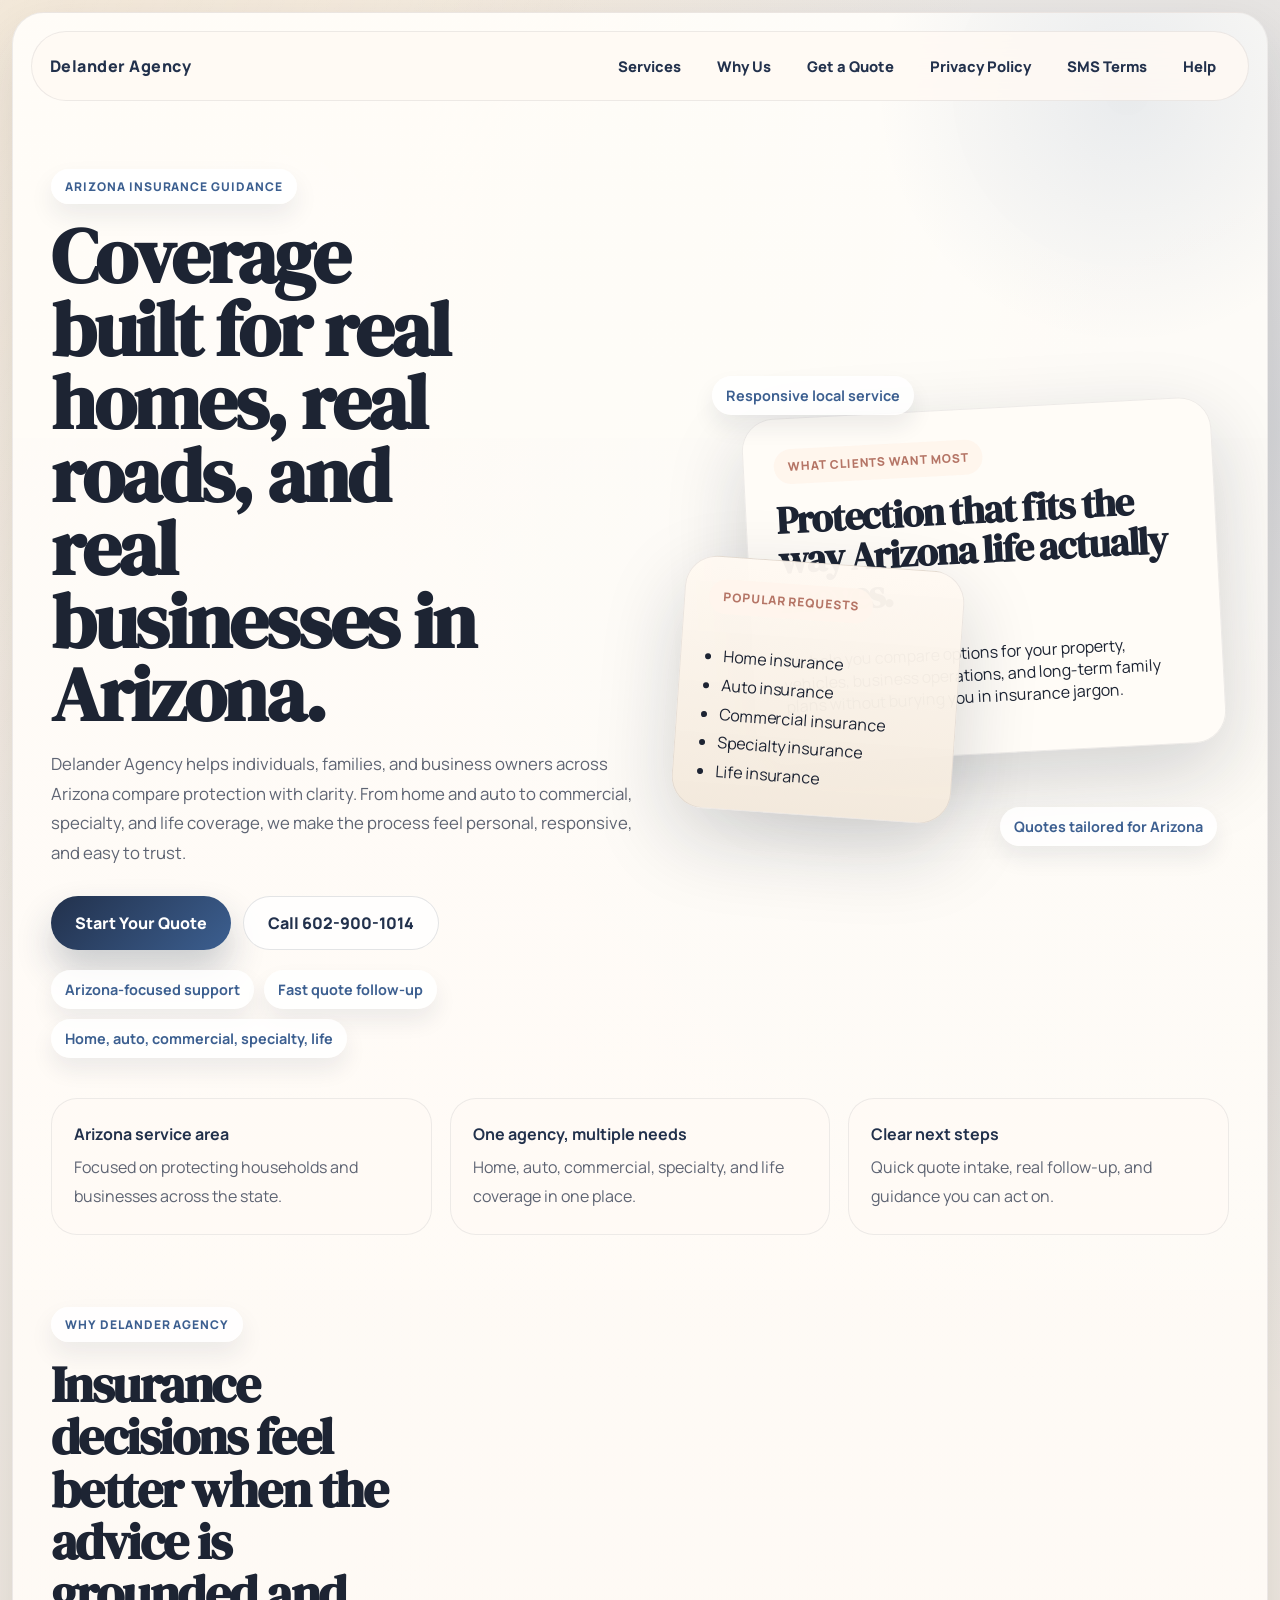
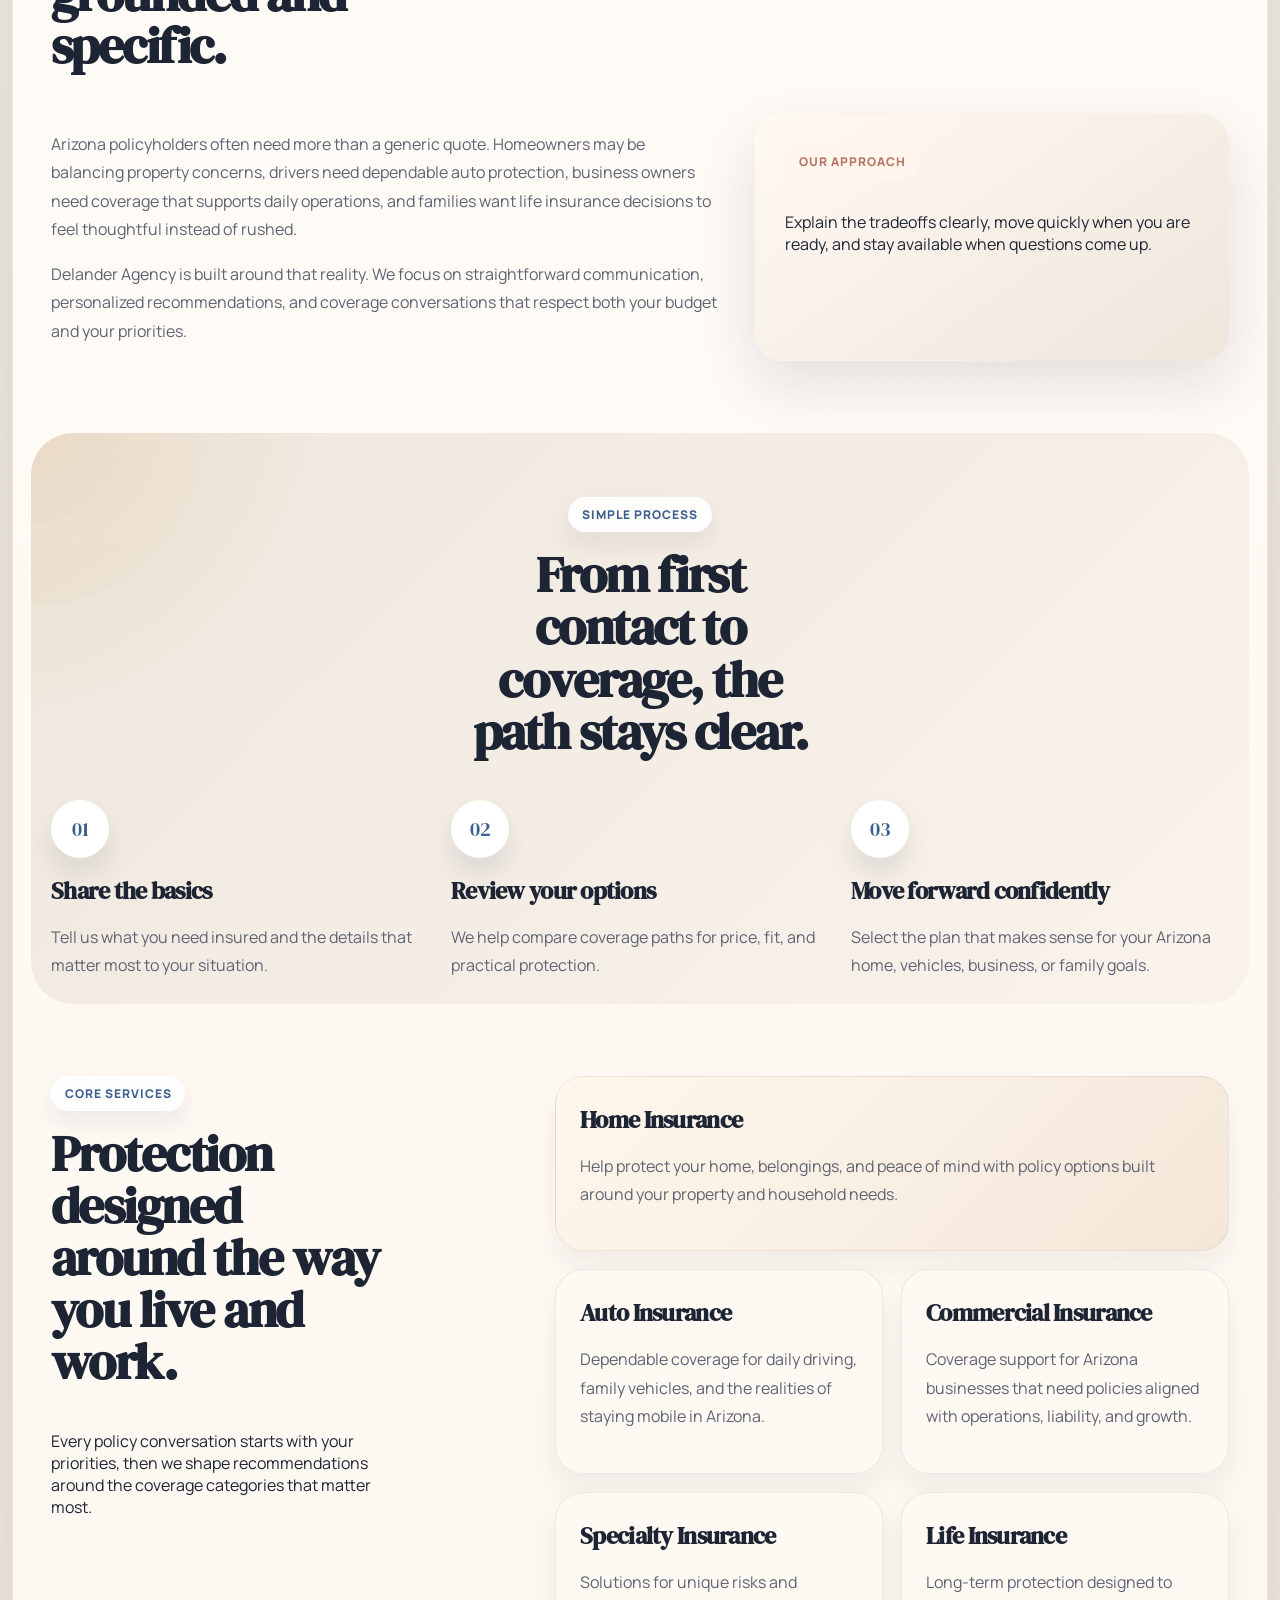
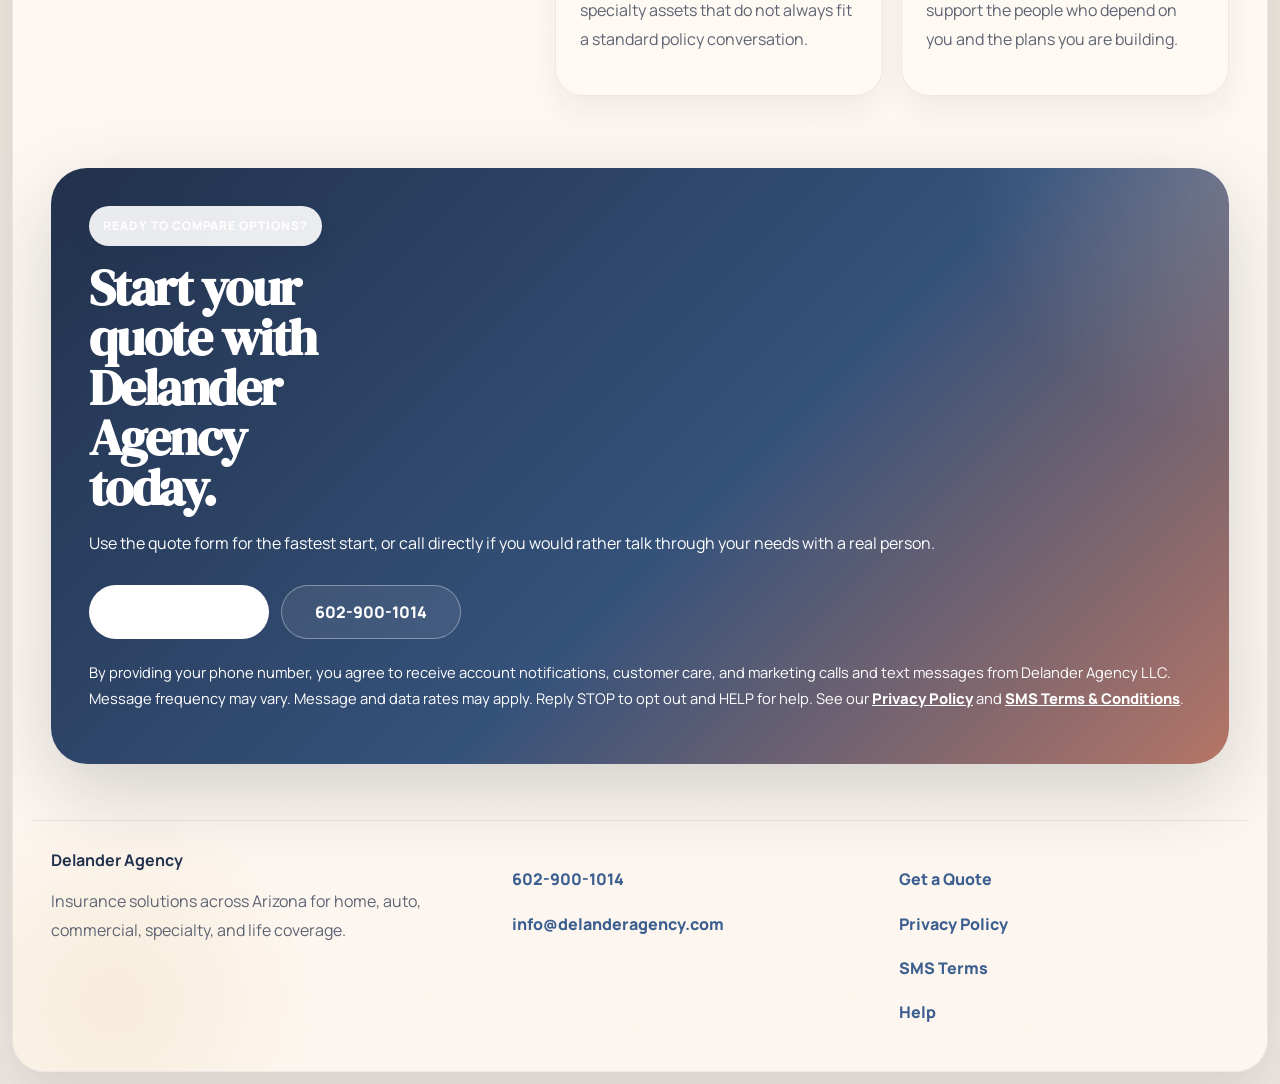
==== index.html @ 506a194b "Add files via upload" ====
<!DOCTYPE html>
<html lang="en">
<head>
  <meta charset="UTF-8" />
  <meta name="viewport" content="width=device-width, initial-scale=1.0" />
  <title>Delander Agency | Insurance Solutions Across Arizona</title>
  <meta
    name="description"
    content="Delander Agency helps Arizona families and businesses protect what matters with home, auto, commercial, specialty, and life insurance guidance."
  />
  <link rel="preconnect" href="https://fonts.googleapis.com" />
  <link rel="preconnect" href="https://fonts.gstatic.com" crossorigin />
  <link href="https://fonts.googleapis.com/css2?family=DM+Serif+Display:ital@0;1&family=Manrope:wght@400;500;700;800&display=swap" rel="stylesheet" />
  <link rel="stylesheet" href="styles.css" />
</head>
<body>
  <div class="page-shell">
    <nav class="site-nav" aria-label="Primary">
      <a href="index.html" class="brand-mark">Delander Agency</a>
      <div class="nav-links">
        <a href="#services">Services</a>
        <a href="#why-us">Why Us</a>
        <a href="quote.html">Get a Quote</a>
        <a href="privacy-policy.html">Privacy Policy</a>
        <a href="sms-terms.html">SMS Terms</a>
        <a href="help.html">Help</a>
      </div>
    </nav>

    <main>
      <section class="hero-section">
        <div class="hero-copy">
          <p class="eyebrow">Arizona insurance guidance</p>
          <h1>Coverage built for real homes, real roads, and real businesses in Arizona.</h1>
          <p class="hero-text">
            Delander Agency helps individuals, families, and business owners across Arizona compare protection with
            clarity. From home and auto to commercial, specialty, and life coverage, we make the process feel
            personal, responsive, and easy to trust.
          </p>
          <div class="hero-actions">
            <a class="btn btn-solid" href="quote.html">Start Your Quote</a>
            <a class="btn btn-outline" href="tel:6029001014">Call 602-900-1014</a>
          </div>
          <div class="hero-tags" aria-label="Key agency benefits">
            <span>Arizona-focused support</span>
            <span>Fast quote follow-up</span>
            <span>Home, auto, commercial, specialty, life</span>
          </div>
        </div>

        <div class="hero-panel" aria-label="Agency highlights">
          <article class="floating-card card-primary">
            <p class="card-label">What clients want most</p>
            <h2>Protection that fits the way Arizona life actually moves.</h2>
            <p>
              We help you compare options for your property, vehicles, business operations, and long-term family plans
              without burying you in insurance jargon.
            </p>
          </article>

          <article class="floating-card card-secondary">
            <p class="card-label">Popular requests</p>
            <ul>
              <li>Home insurance</li>
              <li>Auto insurance</li>
              <li>Commercial insurance</li>
              <li>Specialty insurance</li>
              <li>Life insurance</li>
            </ul>
          </article>

          <div class="mini-pill pill-top">Responsive local service</div>
          <div class="mini-pill pill-bottom">Quotes tailored for Arizona</div>
        </div>
      </section>

      <section class="metrics-strip" aria-label="Agency value">
        <div>
          <strong>Arizona service area</strong>
          <span>Focused on protecting households and businesses across the state.</span>
        </div>
        <div>
          <strong>One agency, multiple needs</strong>
          <span>Home, auto, commercial, specialty, and life coverage in one place.</span>
        </div>
        <div>
          <strong>Clear next steps</strong>
          <span>Quick quote intake, real follow-up, and guidance you can act on.</span>
        </div>
      </section>

      <section id="why-us" class="story-section">
        <div class="section-head">
          <p class="eyebrow">Why Delander Agency</p>
          <h2>Insurance decisions feel better when the advice is grounded and specific.</h2>
        </div>
        <div class="story-grid">
          <div class="story-copy">
            <p>
              Arizona policyholders often need more than a generic quote. Homeowners may be balancing property concerns,
              drivers need dependable auto protection, business owners need coverage that supports daily operations, and
              families want life insurance decisions to feel thoughtful instead of rushed.
            </p>
            <p>
              Delander Agency is built around that reality. We focus on straightforward communication, personalized
              recommendations, and coverage conversations that respect both your budget and your priorities.
            </p>
          </div>
          <aside class="promise-card">
            <p class="card-label">Our approach</p>
            <p>
              Explain the tradeoffs clearly, move quickly when you are ready, and stay available when questions come up.
            </p>
          </aside>
        </div>
      </section>

      <section class="process-section" aria-label="How quoting works">
        <div class="section-head centered">
          <p class="eyebrow">Simple process</p>
          <h2>From first contact to coverage, the path stays clear.</h2>
        </div>
        <div class="process-grid">
          <article class="process-step">
            <span class="step-id">01</span>
            <h3>Share the basics</h3>
            <p>Tell us what you need insured and the details that matter most to your situation.</p>
          </article>
          <article class="process-step">
            <span class="step-id">02</span>
            <h3>Review your options</h3>
            <p>We help compare coverage paths for price, fit, and practical protection.</p>
          </article>
          <article class="process-step">
            <span class="step-id">03</span>
            <h3>Move forward confidently</h3>
            <p>Select the plan that makes sense for your Arizona home, vehicles, business, or family goals.</p>
          </article>
        </div>
      </section>

      <section id="services" class="services-section">
        <div class="section-head services-head">
          <p class="eyebrow">Core services</p>
          <h2>Protection designed around the way you live and work.</h2>
          <p>
            Every policy conversation starts with your priorities, then we shape recommendations around the coverage
            categories that matter most.
          </p>
        </div>
        <div class="services-grid">
          <article class="service-card feature-card">
            <h3>Home Insurance</h3>
            <p>
              Help protect your home, belongings, and peace of mind with policy options built around your property and
              household needs.
            </p>
          </article>
          <article class="service-card">
            <h3>Auto Insurance</h3>
            <p>
              Dependable coverage for daily driving, family vehicles, and the realities of staying mobile in Arizona.
            </p>
          </article>
          <article class="service-card">
            <h3>Commercial Insurance</h3>
            <p>
              Coverage support for Arizona businesses that need policies aligned with operations, liability, and growth.
            </p>
          </article>
          <article class="service-card">
            <h3>Specialty Insurance</h3>
            <p>
              Solutions for unique risks and specialty assets that do not always fit a standard policy conversation.
            </p>
          </article>
          <article class="service-card">
            <h3>Life Insurance</h3>
            <p>
              Long-term protection designed to support the people who depend on you and the plans you are building.
            </p>
          </article>
        </div>
      </section>

      <section class="cta-section">
        <div class="cta-copy">
          <p class="eyebrow">Ready to compare options?</p>
          <h2>Start your quote with Delander Agency today.</h2>
          <p>
            Use the quote form for the fastest start, or call directly if you would rather talk through your needs with
            a real person.
          </p>
        </div>
        <div class="hero-actions">
          <a class="btn btn-light" href="quote.html">Get a Quote</a>
          <a class="btn btn-ghost" href="tel:6029001014">602-900-1014</a>
        </div>
        <p class="consent-note">
          By providing your phone number, you agree to receive account notifications, customer care, and marketing calls
          and text messages from Delander Agency LLC. Message frequency may vary. Message and data rates may apply.
          Reply STOP to opt out and HELP for help. See our <a href="privacy-policy.html">Privacy Policy</a> and
          <a href="sms-terms.html">SMS Terms &amp; Conditions</a>.
        </p>
      </section>
    </main>

    <footer class="site-footer">
      <div>
        <strong>Delander Agency</strong>
        <p>Insurance solutions across Arizona for home, auto, commercial, specialty, and life coverage.</p>
      </div>
      <div>
        <p><a href="tel:6029001014">602-900-1014</a></p>
        <p><a href="mailto:info@delanderagency.com">info@delanderagency.com</a></p>
      </div>
      <div>
        <p><a href="quote.html">Get a Quote</a></p>
        <p><a href="privacy-policy.html">Privacy Policy</a></p>
        <p><a href="sms-terms.html">SMS Terms</a></p>
        <p><a href="help.html">Help</a></p>
      </div>
    </footer>
  </div>
</body>
</html>
---- styles.css ----
@import url('https://fonts.googleapis.com/css2?family=DM+Serif+Display:ital@0;1&family=Manrope:wght@400;500;700;800&display=swap');

:root {
  --bg: #f4efe8;
  --paper: rgba(255, 252, 247, 0.92);
  --surface: #fffaf4;
  --line: rgba(53, 57, 80, 0.12);
  --text: #1d2433;
  --muted: #5e6473;
  --navy: #22314c;
  --blue: #3c5f90;
  --gold: #d2a35c;
  --rose: #b57566;
  --white: #ffffff;
  --shadow-soft: 0 24px 60px rgba(22, 31, 49, 0.12);
  --shadow-strong: 0 28px 80px rgba(19, 28, 46, 0.18);
}

* { box-sizing: border-box; }
html { scroll-behavior: smooth; }

body {
  margin: 0;
  color: var(--text);
  font-family: 'Manrope', sans-serif;
  background:
    radial-gradient(circle at 0% 0%, rgba(210, 163, 92, 0.18), transparent 22%),
    radial-gradient(circle at 100% 10%, rgba(60, 95, 144, 0.16), transparent 24%),
    linear-gradient(180deg, #f8f2eb 0%, #eee7de 46%, #efe8e1 100%);
}

body::before {
  content: '';
  position: fixed;
  inset: 0;
  pointer-events: none;
  background:
    linear-gradient(115deg, rgba(255, 255, 255, 0.2), transparent 35%),
    radial-gradient(circle at 20% 30%, rgba(255, 255, 255, 0.24), transparent 18%);
}

.page-shell {
  width: min(1320px, calc(100% - 24px));
  min-height: calc(100vh - 24px);
  margin: 12px auto;
  padding: 18px;
  border: 1px solid rgba(29, 36, 51, 0.08);
  border-radius: 32px;
  background: linear-gradient(180deg, rgba(255, 253, 249, 0.94), rgba(253, 247, 240, 0.96));
  box-shadow: var(--shadow-soft);
  position: relative;
  overflow: hidden;
}

.page-shell::before,
.page-shell::after {
  content: '';
  position: absolute;
  border-radius: 50%;
  pointer-events: none;
}

.page-shell::before {
  width: 520px;
  height: 520px;
  top: -180px;
  right: -120px;
  background: radial-gradient(circle, rgba(60, 95, 144, 0.11), transparent 68%);
}

.page-shell::after {
  width: 420px;
  height: 420px;
  bottom: -140px;
  left: -110px;
  background: radial-gradient(circle, rgba(210, 163, 92, 0.14), transparent 68%);
}

.site-nav,
.hero-section,
.metrics-strip,
.story-section,
.process-section,
.services-section,
.cta-section,
.quote-header,
.quote-section,
.policy-layout,
.site-footer {
  position: relative;
  z-index: 1;
}

.site-nav {
  display: flex;
  align-items: center;
  justify-content: space-between;
  gap: 18px;
  padding: 14px 18px;
  border-radius: 999px;
  background: rgba(255, 250, 244, 0.84);
  border: 1px solid rgba(29, 36, 51, 0.08);
  backdrop-filter: blur(18px);
}

.brand-mark,
.nav-links a {
  text-decoration: none;
  color: var(--navy);
  font-weight: 800;
}

.brand-mark { letter-spacing: 0.03em; }

.nav-links {
  display: flex;
  flex-wrap: wrap;
  justify-content: flex-end;
  gap: 8px;
}

.nav-links a {
  padding: 10px 14px;
  border-radius: 999px;
  font-size: 0.92rem;
}

.nav-links a:hover,
.nav-links a.active {
  background: var(--white);
  box-shadow: 0 12px 24px rgba(26, 36, 59, 0.08);
}

.hero-section {
  display: grid;
  grid-template-columns: minmax(0, 1.02fr) minmax(320px, 0.98fr);
  gap: 38px;
  padding: 68px 20px 34px;
  align-items: center;
}

.eyebrow,
.card-label {
  display: inline-flex;
  margin: 0 0 16px;
  padding: 9px 14px;
  border-radius: 999px;
  text-transform: uppercase;
  letter-spacing: 0.08em;
  font-size: 0.75rem;
  font-weight: 800;
}

.eyebrow {
  color: var(--blue);
  background: rgba(255, 255, 255, 0.9);
  box-shadow: 0 12px 24px rgba(26, 36, 59, 0.08);
}

.card-label {
  color: var(--rose);
  background: rgba(255, 246, 237, 0.92);
}

h1,
h2,
h3 {
  margin-top: 0;
  font-family: 'DM Serif Display', serif;
  letter-spacing: -0.03em;
}

.hero-section h1 {
  max-width: 11ch;
  margin-bottom: 0;
  font-size: clamp(3rem, 6vw, 5.4rem);
  line-height: 0.95;
}

.hero-text,
.story-copy p,
.service-card p,
.process-step p,
.quote-copy,
.quote-intro,
.support-copy,
.fine-print,
.policy-layout p,
.site-footer p,
.metrics-strip span,
.cta-copy p,
.consent-note {
  color: var(--muted);
  line-height: 1.78;
}

.hero-text {
  max-width: 620px;
  margin-top: 18px;
  font-size: 1.05rem;
}

.hero-actions {
  display: flex;
  flex-wrap: wrap;
  gap: 12px;
  margin-top: 28px;
}

.btn {
  display: inline-flex;
  align-items: center;
  justify-content: center;
  min-width: 180px;
  padding: 15px 24px;
  border-radius: 999px;
  text-decoration: none;
  font-weight: 800;
  transition: transform 0.2s ease, box-shadow 0.2s ease;
}

.btn:hover { transform: translateY(-2px); }

.btn-solid {
  color: var(--white);
  background: linear-gradient(135deg, var(--navy), var(--blue));
  box-shadow: 0 20px 36px rgba(34, 49, 76, 0.24);
}

.btn-outline {
  color: var(--navy);
  background: rgba(255, 255, 255, 0.82);
  border: 1px solid rgba(29, 36, 51, 0.12);
}

.btn-light {
  color: var(--navy);
  background: var(--white);
}

.btn-ghost {
  color: var(--white);
  border: 1px solid rgba(255, 255, 255, 0.36);
  background: rgba(255, 255, 255, 0.08);
}

.hero-tags {
  display: flex;
  flex-wrap: wrap;
  gap: 10px;
  margin-top: 20px;
}

.hero-tags span,
.mini-pill {
  padding: 10px 14px;
  border-radius: 999px;
  background: rgba(255, 255, 255, 0.82);
  color: var(--blue);
  font-size: 0.9rem;
  font-weight: 700;
  box-shadow: 0 12px 22px rgba(26, 36, 59, 0.08);
}

.hero-panel {
  min-height: 460px;
  position: relative;
}

.floating-card {
  position: absolute;
  border-radius: 32px;
  border: 1px solid rgba(29, 36, 51, 0.08);
  background: var(--paper);
  box-shadow: var(--shadow-strong);
}

.card-primary {
  top: 24px;
  right: 10px;
  width: min(100%, 470px);
  padding: 30px;
  transform: rotate(-3deg);
}

.card-primary h2 {
  font-size: clamp(1.8rem, 3vw, 2.7rem);
  line-height: 1.03;
}

.card-secondary {
  left: 8px;
  bottom: 28px;
  width: min(100%, 280px);
  padding: 22px 24px;
  transform: rotate(4deg);
  background: linear-gradient(180deg, rgba(255, 249, 242, 0.96), rgba(243, 233, 220, 0.98));
}

.card-secondary ul {
  margin: 12px 0 0;
  padding-left: 18px;
  color: var(--text);
  line-height: 1.8;
}

.mini-pill {
  position: absolute;
}

.pill-top { top: -8px; left: 42px; }
.pill-bottom { right: 12px; bottom: -2px; }

.metrics-strip {
  display: grid;
  grid-template-columns: repeat(3, minmax(0, 1fr));
  gap: 18px;
  padding: 0 20px;
  margin-top: 6px;
}

.metrics-strip div {
  padding: 24px 22px;
  border-radius: 26px;
  background: rgba(255, 250, 245, 0.78);
  border: 1px solid rgba(29, 36, 51, 0.08);
}

.metrics-strip strong {
  display: block;
  margin-bottom: 8px;
  color: var(--navy);
}

.story-section,
.process-section,
.services-section,
.quote-header,
.quote-section,
.policy-layout {
  padding-left: 20px;
  padding-right: 20px;
}

.story-section,
.process-section,
.services-section,
.policy-layout {
  margin-top: 72px;
}

.section-head { margin-bottom: 26px; }
.centered { text-align: center; }
.centered h2 { margin-left: auto; margin-right: auto; }

.section-head h2,
.policy-layout h1,
.quote-header h1 {
  max-width: 13ch;
  font-size: clamp(2.1rem, 4vw, 3.4rem);
  line-height: 1.02;
}

.story-grid {
  display: grid;
  grid-template-columns: minmax(0, 1.1fr) minmax(280px, 0.78fr);
  gap: 36px;
}

.promise-card {
  padding: 30px;
  border-radius: 28px;
  background: linear-gradient(145deg, rgba(255, 249, 242, 0.96), rgba(237, 228, 217, 0.92));
  box-shadow: var(--shadow-soft);
}

.process-section {
  padding-top: 64px;
  padding-bottom: 8px;
  border-radius: 42px;
  background:
    radial-gradient(circle at top left, rgba(210, 163, 92, 0.18), transparent 22%),
    linear-gradient(135deg, rgba(237, 229, 219, 0.92), rgba(248, 242, 234, 0.92));
}

.process-grid {
  display: grid;
  grid-template-columns: repeat(3, minmax(0, 1fr));
  gap: 22px;
  margin-top: 34px;
}

.step-id {
  display: inline-flex;
  width: 58px;
  height: 58px;
  align-items: center;
  justify-content: center;
  margin-bottom: 16px;
  border-radius: 50%;
  background: var(--white);
  color: var(--blue);
  font-family: 'DM Serif Display', serif;
  font-size: 1.25rem;
  box-shadow: 0 16px 26px rgba(26, 36, 59, 0.1);
}

.process-step h3,
.service-card h3 {
  margin-bottom: 10px;
  font-size: 1.5rem;
}

.services-section {
  display: grid;
  grid-template-columns: minmax(280px, 0.82fr) minmax(0, 1.18fr);
  gap: 36px;
  align-items: start;
}

.services-head p { max-width: 34ch; }

.services-grid {
  display: grid;
  grid-template-columns: repeat(2, minmax(0, 1fr));
  gap: 18px;
}

.service-card {
  padding: 26px 24px;
  border-radius: 28px;
  background: rgba(255, 250, 244, 0.86);
  border: 1px solid rgba(29, 36, 51, 0.08);
  box-shadow: 0 16px 30px rgba(26, 36, 59, 0.06);
}

.feature-card {
  grid-column: 1 / -1;
  background: linear-gradient(135deg, rgba(255, 247, 236, 0.98), rgba(243, 230, 216, 0.98));
}

.cta-section {
  margin: 72px 20px 18px;
  padding: 38px;
  border-radius: 36px;
  background:
    radial-gradient(circle at top right, rgba(255, 255, 255, 0.16), transparent 20%),
    linear-gradient(135deg, #22314c 0%, #35527a 56%, #b57566 100%);
  box-shadow: var(--shadow-strong);
}

.cta-section h2,
.cta-section p,
.cta-section a {
  color: var(--white);
}

.cta-section h2 {
  margin-bottom: 12px;
  max-width: 11ch;
  font-size: clamp(2.2rem, 4vw, 3.8rem);
  line-height: 0.98;
}

.consent-note {
  margin-top: 20px;
  font-size: 0.92rem;
  color: rgba(255, 255, 255, 0.84);
}

.consent-note a { font-weight: 800; }

.quote-header {
  padding-top: 64px;
  text-align: center;
}

.quote-header h1 {
  margin-left: auto;
  margin-right: auto;
}

.quote-copy {
  max-width: 700px;
  margin: 14px auto 0;
}

.quote-section {
  max-width: 920px;
  margin: 0 auto;
  padding-bottom: 12px;
}

.quote-intro,
.support-copy,
.fine-print {
  text-align: center;
}

.embed-frame {
  overflow: hidden;
  margin-top: 24px;
  border-radius: 28px;
  border: 1px solid rgba(29, 36, 51, 0.08);
  background: rgba(255, 252, 247, 0.92);
  box-shadow: var(--shadow-soft);
}

.embed-frame iframe {
  display: block;
  width: 100%;
  height: 1200px;
  border: 0;
}

.support-copy a,
.fine-print a,
.policy-layout a,
.site-footer a {
  color: var(--blue);
  font-weight: 800;
  text-decoration: none;
}

.support-copy a:hover,
.fine-print a:hover,
.policy-layout a:hover,
.site-footer a:hover {
  text-decoration: underline;
}

.fine-print {
  margin-top: 22px;
  font-size: 0.9rem;
}

.policy-layout {
  max-width: 960px;
  margin-left: auto;
  margin-right: auto;
  padding-bottom: 18px;
}

.policy-layout h2 {
  margin-top: 32px;
  margin-bottom: 10px;
  font-size: 1.7rem;
}

.policy-layout ul {
  padding-left: 20px;
  color: var(--muted);
  line-height: 1.8;
}

.site-footer {
  display: grid;
  grid-template-columns: 1.2fr 1fr 0.9fr;
  gap: 20px;
  margin-top: 56px;
  padding: 28px 20px 10px;
  border-top: 1px solid rgba(29, 36, 51, 0.08);
}

.site-footer strong {
  display: block;
  margin-bottom: 8px;
  color: var(--navy);
}

@media (max-width: 980px) {
  .hero-section,
  .services-section,
  .story-grid,
  .site-footer,
  .metrics-strip,
  .process-grid,
  .services-grid {
    grid-template-columns: 1fr;
  }

  .hero-panel { min-height: 400px; }
  .services-grid .feature-card { grid-column: auto; }

  .site-nav {
    flex-direction: column;
    align-items: stretch;
    border-radius: 24px;
  }

  .nav-links { justify-content: center; }
}

@media (max-width: 760px) {
  .page-shell {
    width: calc(100% - 12px);
    margin: 6px auto;
    padding: 10px;
    border-radius: 22px;
  }

  .hero-section,
  .story-section,
  .process-section,
  .services-section,
  .quote-header,
  .quote-section,
  .policy-layout,
  .site-footer {
    padding-left: 10px;
    padding-right: 10px;
  }

  .hero-section {
    padding-top: 40px;
    grid-template-columns: 1fr;
  }

  .hero-section h1 {
    max-width: none;
    font-size: clamp(2.5rem, 12vw, 4rem);
  }

  .hero-panel { min-height: 340px; }

  .card-primary,
  .card-secondary {
    position: relative;
    transform: none;
    width: 100%;
    top: auto;
    right: auto;
    left: auto;
    bottom: auto;
    margin-bottom: 16px;
  }

  .mini-pill {
    position: static;
    display: inline-flex;
    margin: 0 8px 8px 0;
  }

  .cta-section {
    margin-left: 10px;
    margin-right: 10px;
    padding: 28px 22px;
    border-radius: 28px;
  }

  .embed-frame iframe { height: 1320px; }
}
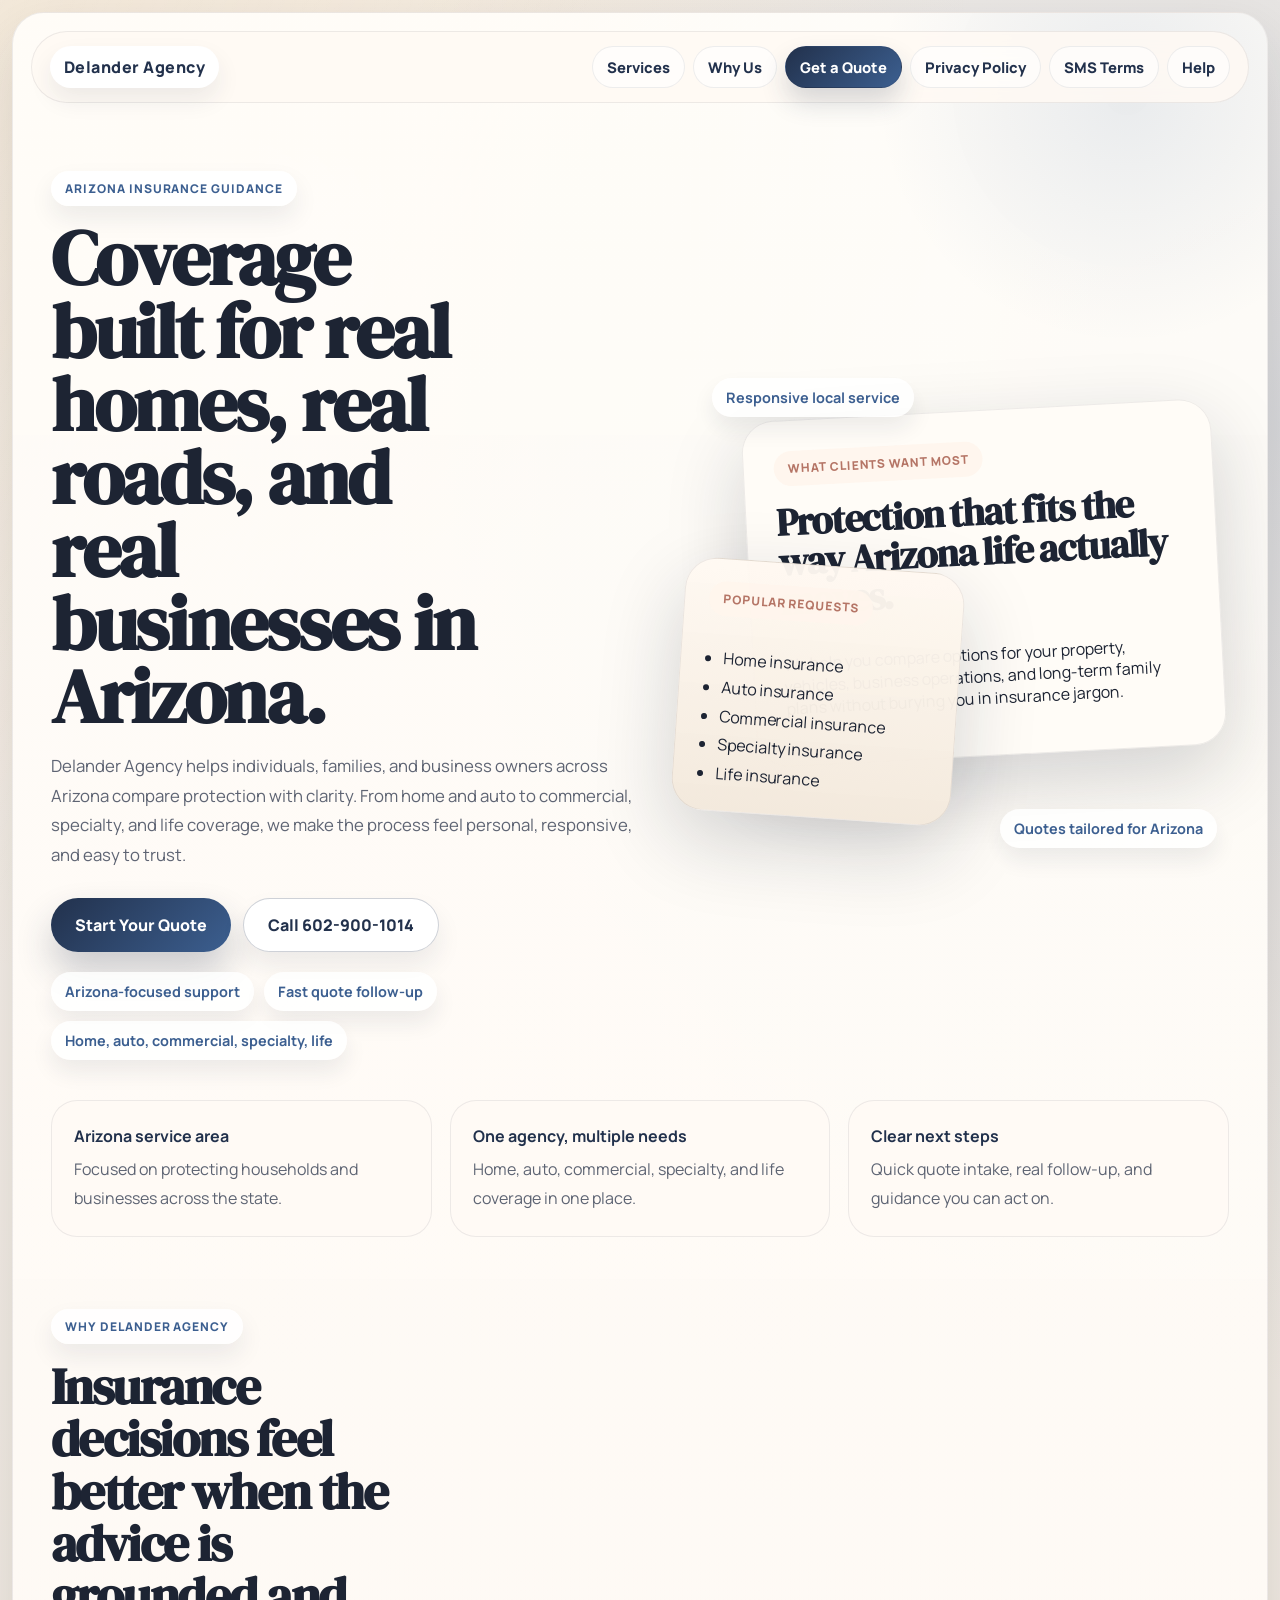
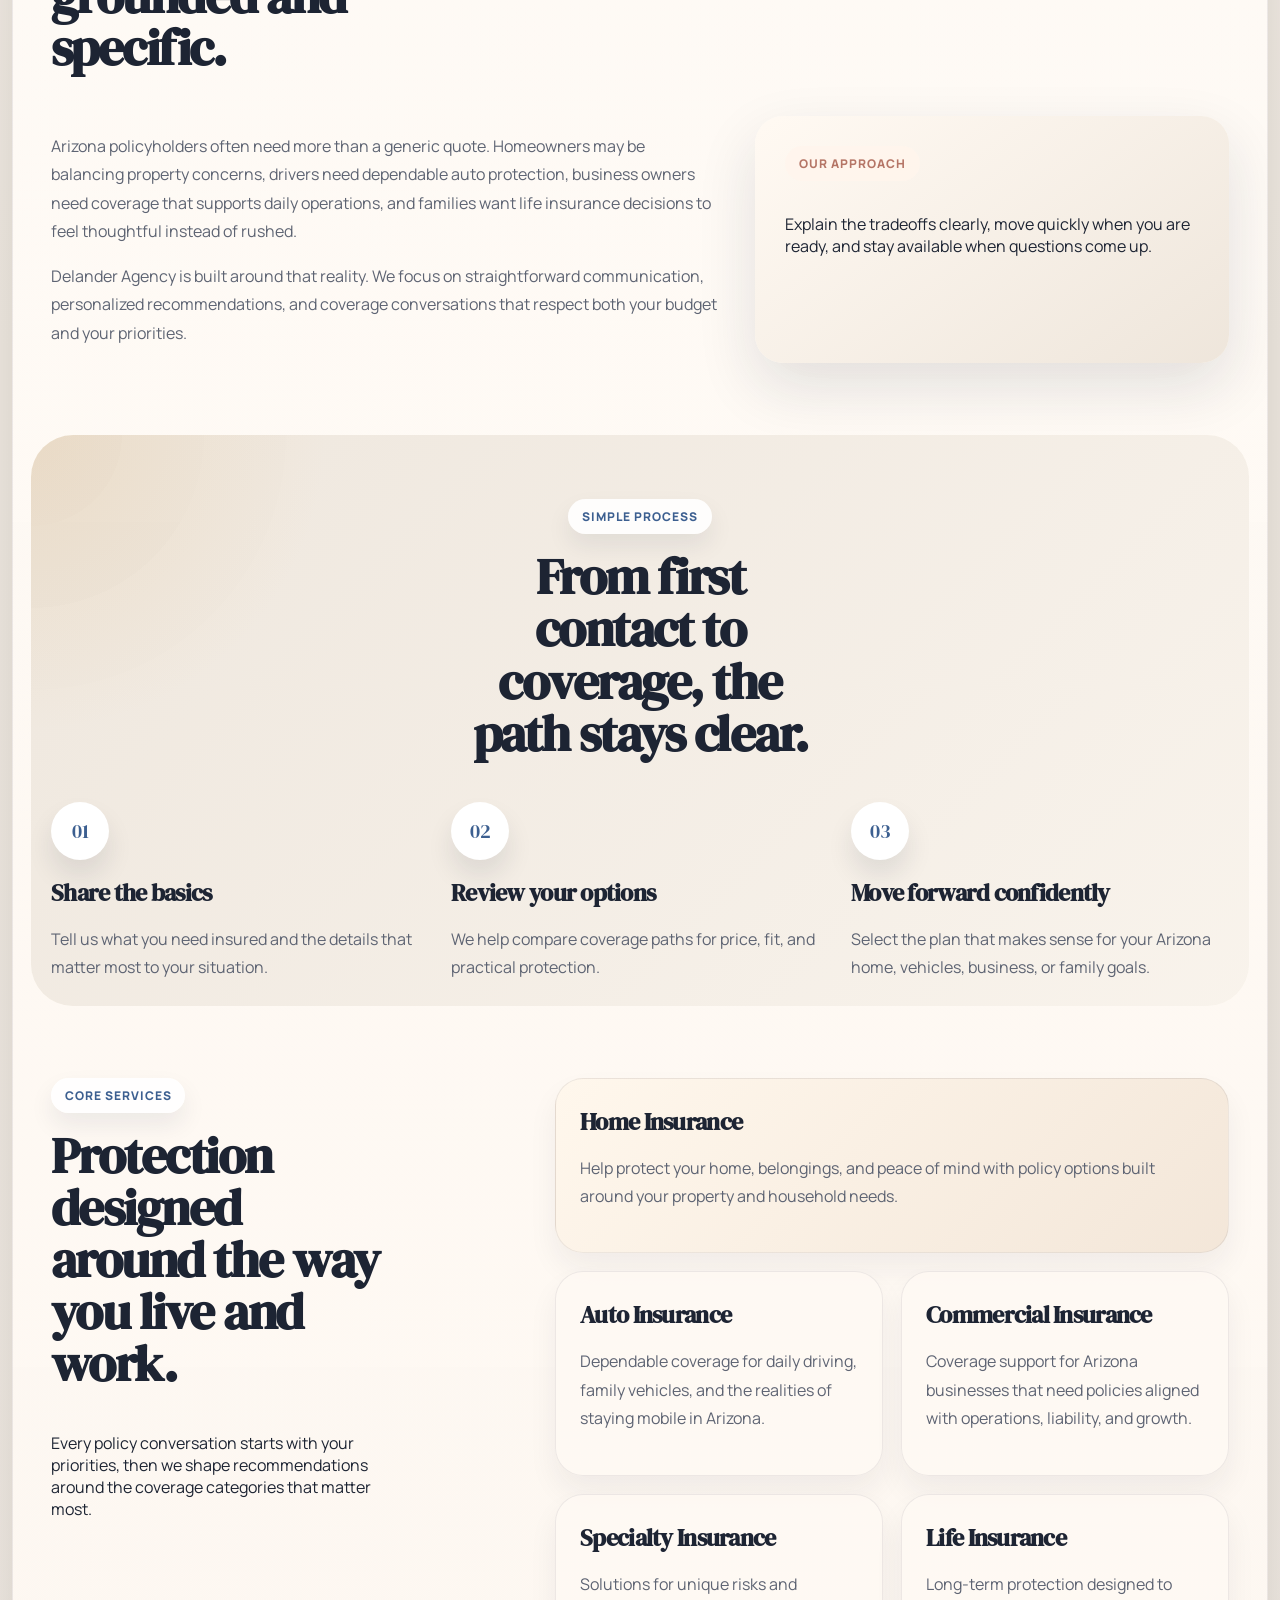
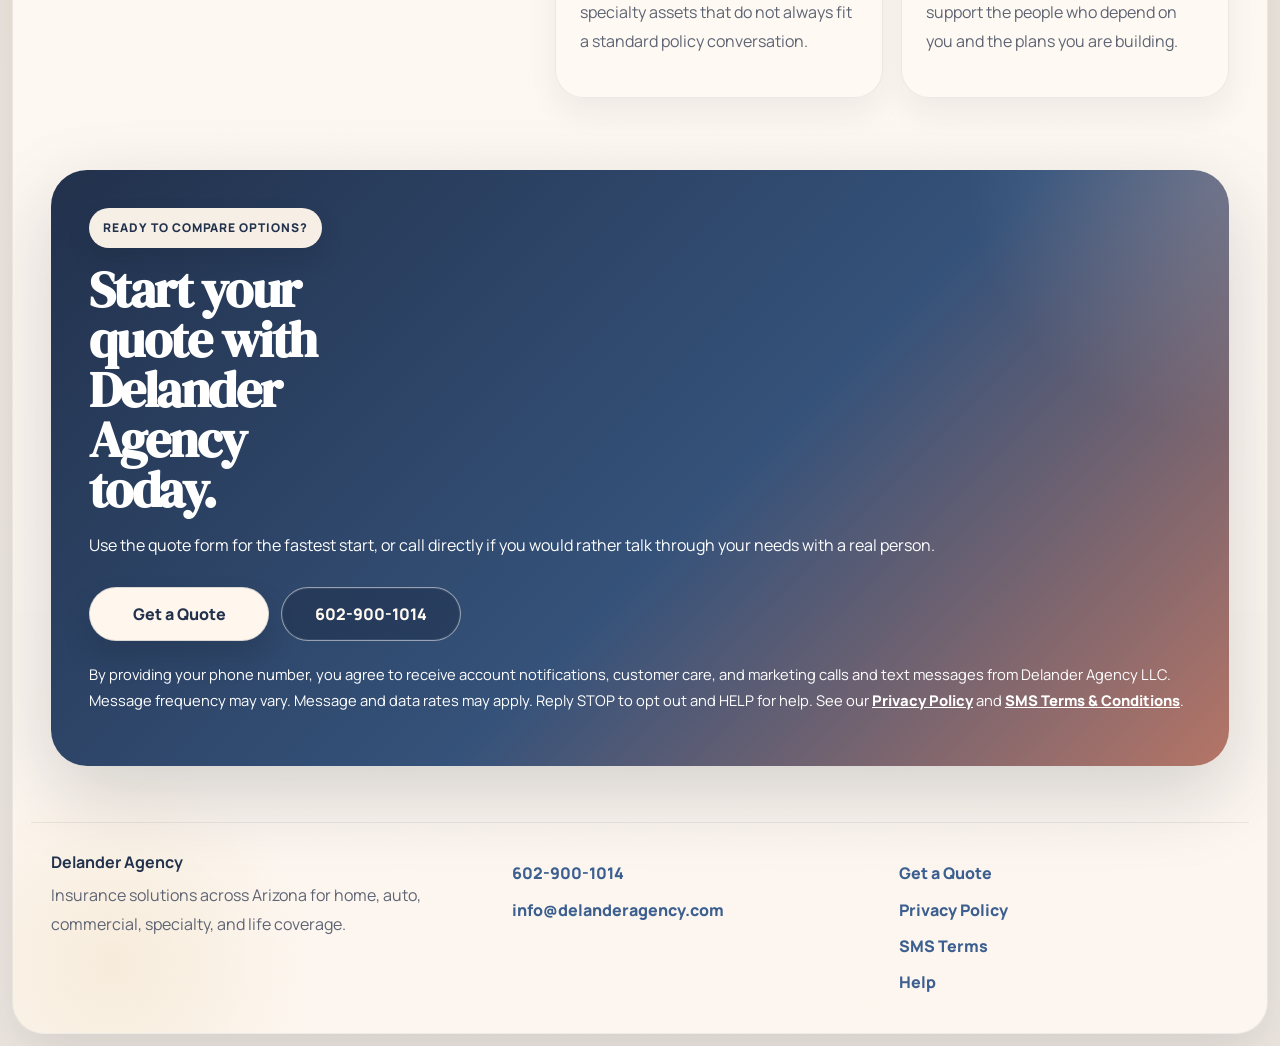
==== commit 000cb983: "Add files via upload" ====
--- a/index.html
+++ b/index.html
@@ -16,11 +16,11 @@
 <body>
   <div class="page-shell">
     <nav class="site-nav" aria-label="Primary">
-      <a href="index.html" class="brand-mark">Delander Agency</a>
+      <a href="index.html" class="brand-mark active">Delander Agency</a>
       <div class="nav-links">
         <a href="#services">Services</a>
         <a href="#why-us">Why Us</a>
-        <a href="quote.html">Get a Quote</a>
+        <a href="quote.html" class="nav-cta">Get a Quote</a>
         <a href="privacy-policy.html">Privacy Policy</a>
         <a href="sms-terms.html">SMS Terms</a>
         <a href="help.html">Help</a>
--- a/styles.css
+++ b/styles.css
@@ -110,7 +110,11 @@
   font-weight: 800;
 }
 
-.brand-mark { letter-spacing: 0.03em; }
+.brand-mark {
+  letter-spacing: 0.03em;
+  padding: 10px 14px;
+  border-radius: 999px;
+}
 
 .nav-links {
   display: flex;
@@ -123,12 +127,34 @@
   padding: 10px 14px;
   border-radius: 999px;
   font-size: 0.92rem;
+  background: rgba(255, 255, 255, 0.52);
+  border: 1px solid rgba(34, 49, 76, 0.08);
 }
 
 .nav-links a:hover,
+.nav-links a.active,
+.brand-mark.active {
+  background: var(--white);
+  color: var(--navy);
+  box-shadow: 0 12px 24px rgba(26, 36, 59, 0.08);
+}
+
 .nav-links a.active {
-  background: var(--white);
-  box-shadow: 0 12px 24px rgba(26, 36, 59, 0.08);
+  border: 1px solid rgba(34, 49, 76, 0.12);
+}
+
+.nav-links a.nav-cta {
+  color: var(--white);
+  background: linear-gradient(135deg, var(--navy), var(--blue));
+  border: 1px solid rgba(34, 49, 76, 0.18);
+  box-shadow: 0 14px 26px rgba(34, 49, 76, 0.18);
+}
+
+.nav-links a.nav-cta:hover,
+.nav-links a.nav-cta.active {
+  color: var(--white);
+  background: linear-gradient(135deg, #1d2a43, #34527d);
+  box-shadow: 0 16px 28px rgba(34, 49, 76, 0.22);
 }
 
 .hero-section {
@@ -229,19 +255,53 @@
 
 .btn-outline {
   color: var(--navy);
-  background: rgba(255, 255, 255, 0.82);
-  border: 1px solid rgba(29, 36, 51, 0.12);
+  background: rgba(255, 255, 255, 0.96);
+  border: 1px solid rgba(34, 49, 76, 0.22);
+  box-shadow: 0 14px 26px rgba(26, 36, 59, 0.08);
 }
 
 .btn-light {
   color: var(--navy);
   background: var(--white);
+  box-shadow: 0 16px 28px rgba(17, 25, 40, 0.18);
 }
 
 .btn-ghost {
   color: var(--white);
-  border: 1px solid rgba(255, 255, 255, 0.36);
-  background: rgba(255, 255, 255, 0.08);
+  border: 1px solid rgba(255, 255, 255, 0.62);
+  background: rgba(255, 255, 255, 0.18);
+  box-shadow: inset 0 0 0 1px rgba(255, 255, 255, 0.08);
+}
+
+.cta-section .btn-light {
+  color: var(--navy);
+  background: #fff7ee;
+  border: 1px solid rgba(34, 49, 76, 0.16);
+}
+
+.cta-section .btn-ghost {
+  color: #fff9f2;
+  background: rgba(22, 34, 58, 0.34);
+  border: 1px solid rgba(255, 255, 255, 0.52);
+}
+
+.btn-outline:hover,
+.btn-light:hover {
+  background: var(--white);
+  box-shadow: 0 18px 30px rgba(17, 25, 40, 0.16);
+}
+
+.btn-ghost:hover {
+  background: rgba(255, 255, 255, 0.28);
+  box-shadow: 0 16px 28px rgba(17, 25, 40, 0.18);
+}
+
+.cta-section .btn-light:hover {
+  background: #ffffff;
+}
+
+.cta-section .btn-ghost:hover {
+  background: rgba(22, 34, 58, 0.5);
 }
 
 .hero-tags {
@@ -455,6 +515,12 @@
   color: var(--white);
 }
 
+.cta-section .eyebrow {
+  color: var(--navy);
+  background: rgba(255, 247, 236, 0.96);
+  box-shadow: 0 12px 24px rgba(17, 25, 40, 0.14);
+}
+
 .cta-section h2 {
   margin-bottom: 12px;
   max-width: 11ch;
@@ -475,6 +541,11 @@
   text-align: center;
 }
 
+.quote-header,
+.policy-layout {
+  animation: fade-rise 0.65s ease both;
+}
+
 .quote-header h1 {
   margin-left: auto;
   margin-right: auto;
@@ -483,6 +554,7 @@
 .quote-copy {
   max-width: 700px;
   margin: 14px auto 0;
+  font-size: 1.04rem;
 }
 
 .quote-section {
@@ -495,6 +567,12 @@
 .support-copy,
 .fine-print {
   text-align: center;
+}
+
+.quote-intro {
+  max-width: 720px;
+  margin: 0 auto 18px;
+  font-size: 1.02rem;
 }
 
 .embed-frame {
@@ -502,7 +580,8 @@
   margin-top: 24px;
   border-radius: 28px;
   border: 1px solid rgba(29, 36, 51, 0.08);
-  background: rgba(255, 252, 247, 0.92);
+  background:
+    linear-gradient(180deg, rgba(255, 253, 250, 0.98), rgba(248, 241, 232, 0.94));
   box-shadow: var(--shadow-soft);
 }
 
@@ -530,7 +609,8 @@
 }
 
 .fine-print {
-  margin-top: 22px;
+  max-width: 760px;
+  margin: 22px auto 0;
   font-size: 0.9rem;
 }
 
@@ -538,19 +618,46 @@
   max-width: 960px;
   margin-left: auto;
   margin-right: auto;
-  padding-bottom: 18px;
+  padding: 26px 34px 24px;
+  border-radius: 34px;
+  background: rgba(255, 250, 245, 0.74);
+  border: 1px solid rgba(29, 36, 51, 0.08);
+  box-shadow: 0 20px 44px rgba(26, 36, 59, 0.06);
 }
 
 .policy-layout h2 {
-  margin-top: 32px;
-  margin-bottom: 10px;
+  margin-top: 34px;
+  margin-bottom: 12px;
   font-size: 1.7rem;
+  color: var(--navy);
 }
 
 .policy-layout ul {
   padding-left: 20px;
   color: var(--muted);
   line-height: 1.8;
+}
+
+.policy-layout > p:first-of-type + h1,
+.policy-layout h1 {
+  margin-bottom: 10px;
+}
+
+.policy-layout > p strong {
+  color: var(--navy);
+}
+
+.policy-layout p + p {
+  margin-top: 14px;
+}
+
+.policy-layout h2 + p,
+.policy-layout h2 + ul {
+  margin-top: 0;
+}
+
+.policy-layout a {
+  text-underline-offset: 0.14em;
 }
 
 .site-footer {
@@ -566,6 +673,22 @@
   display: block;
   margin-bottom: 8px;
   color: var(--navy);
+}
+
+.site-footer p {
+  margin: 8px 0;
+}
+
+@keyframes fade-rise {
+  from {
+    opacity: 0;
+    transform: translateY(18px);
+  }
+
+  to {
+    opacity: 1;
+    transform: translateY(0);
+  }
 }
 
 @media (max-width: 980px) {
@@ -589,6 +712,10 @@
   }
 
   .nav-links { justify-content: center; }
+
+  .policy-layout {
+    padding: 24px 24px 18px;
+  }
 }
 
 @media (max-width: 760px) {
@@ -649,4 +776,9 @@
   }
 
   .embed-frame iframe { height: 1320px; }
-}
+
+  .policy-layout {
+    padding: 18px 16px 14px;
+    border-radius: 24px;
+  }
+}
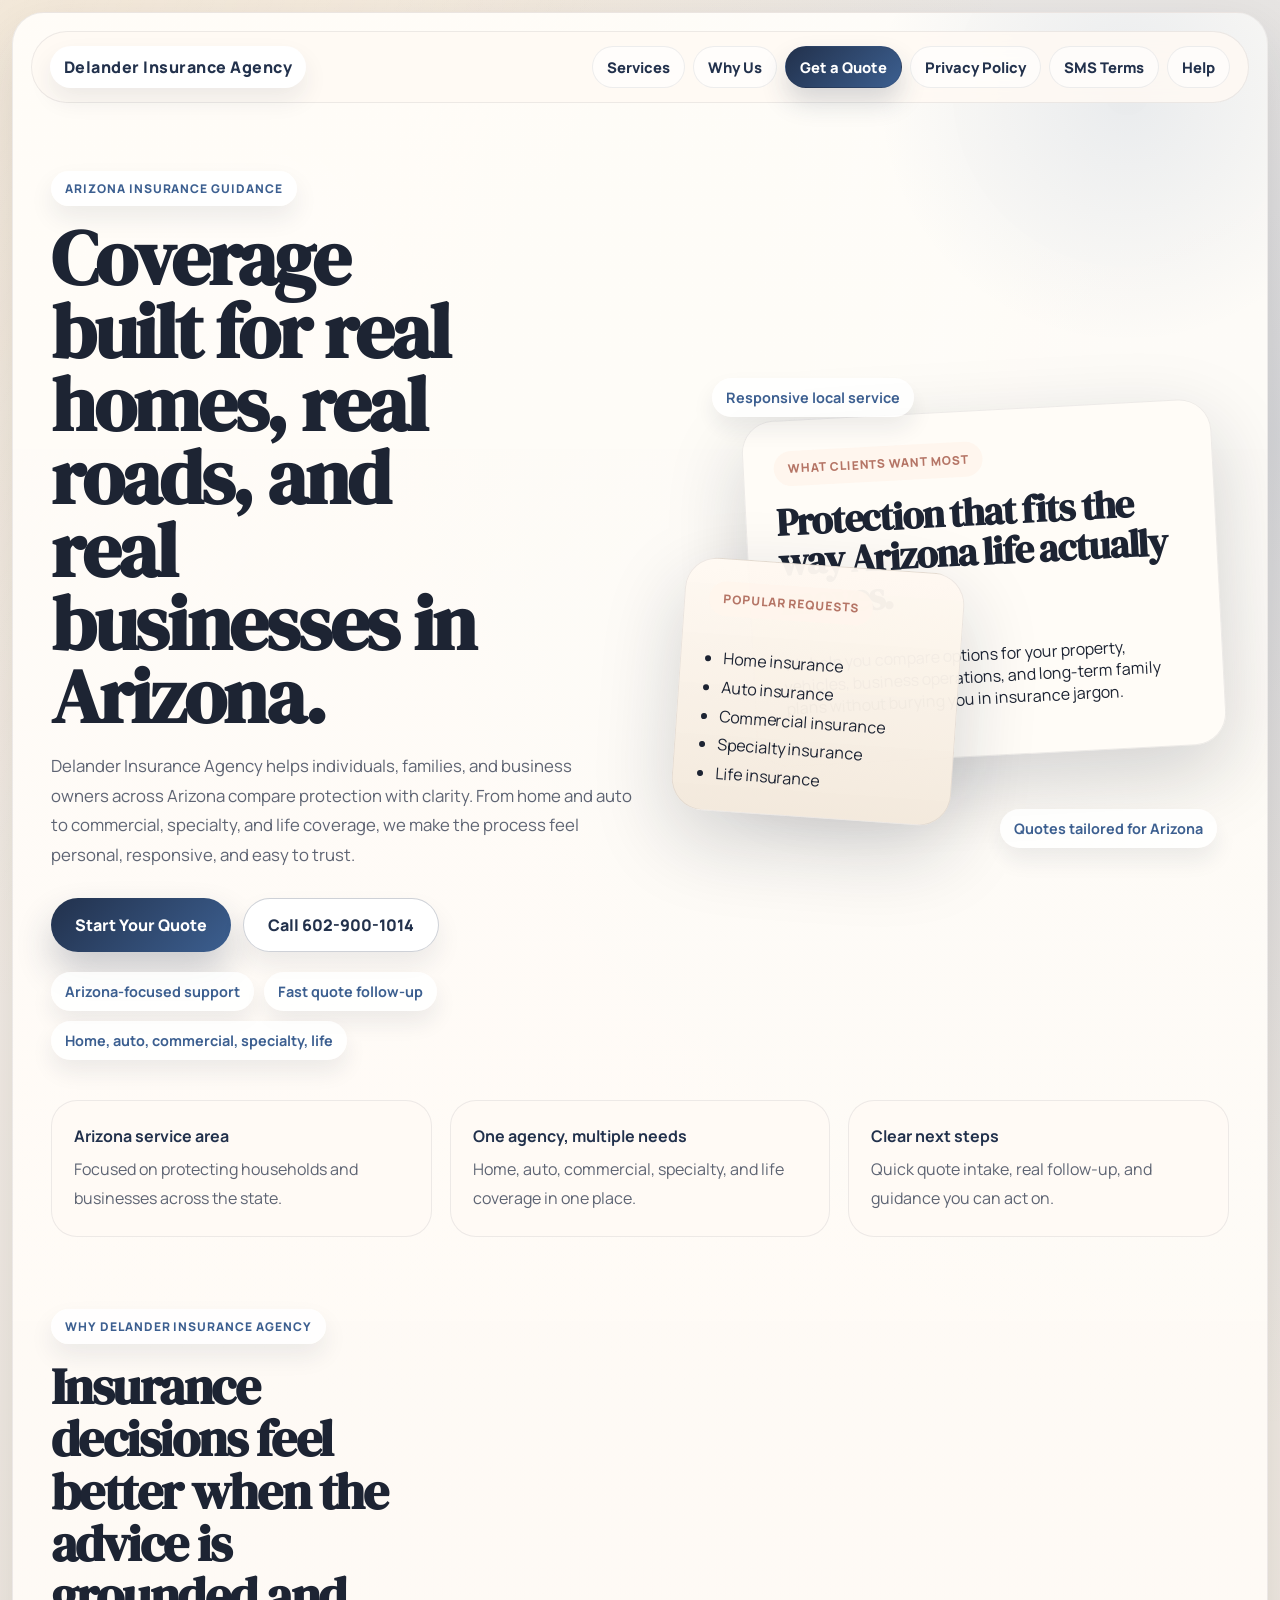
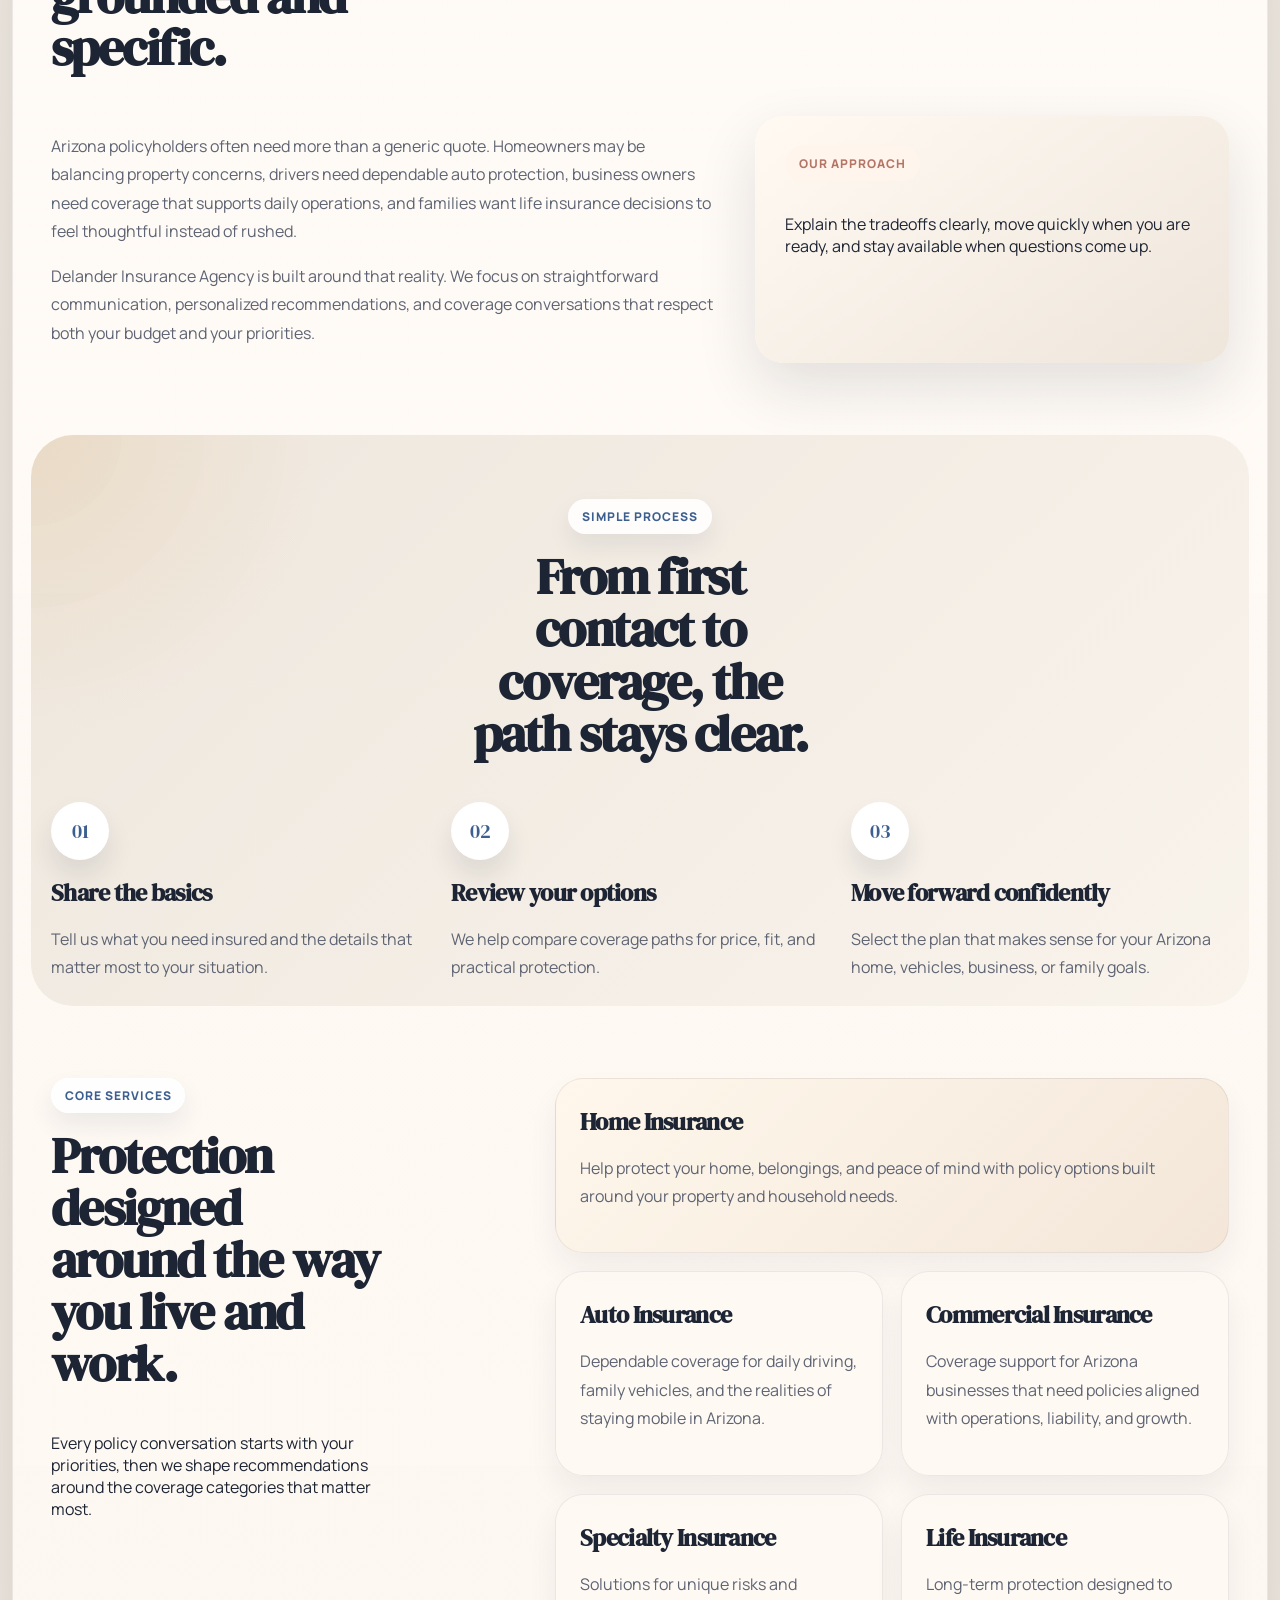
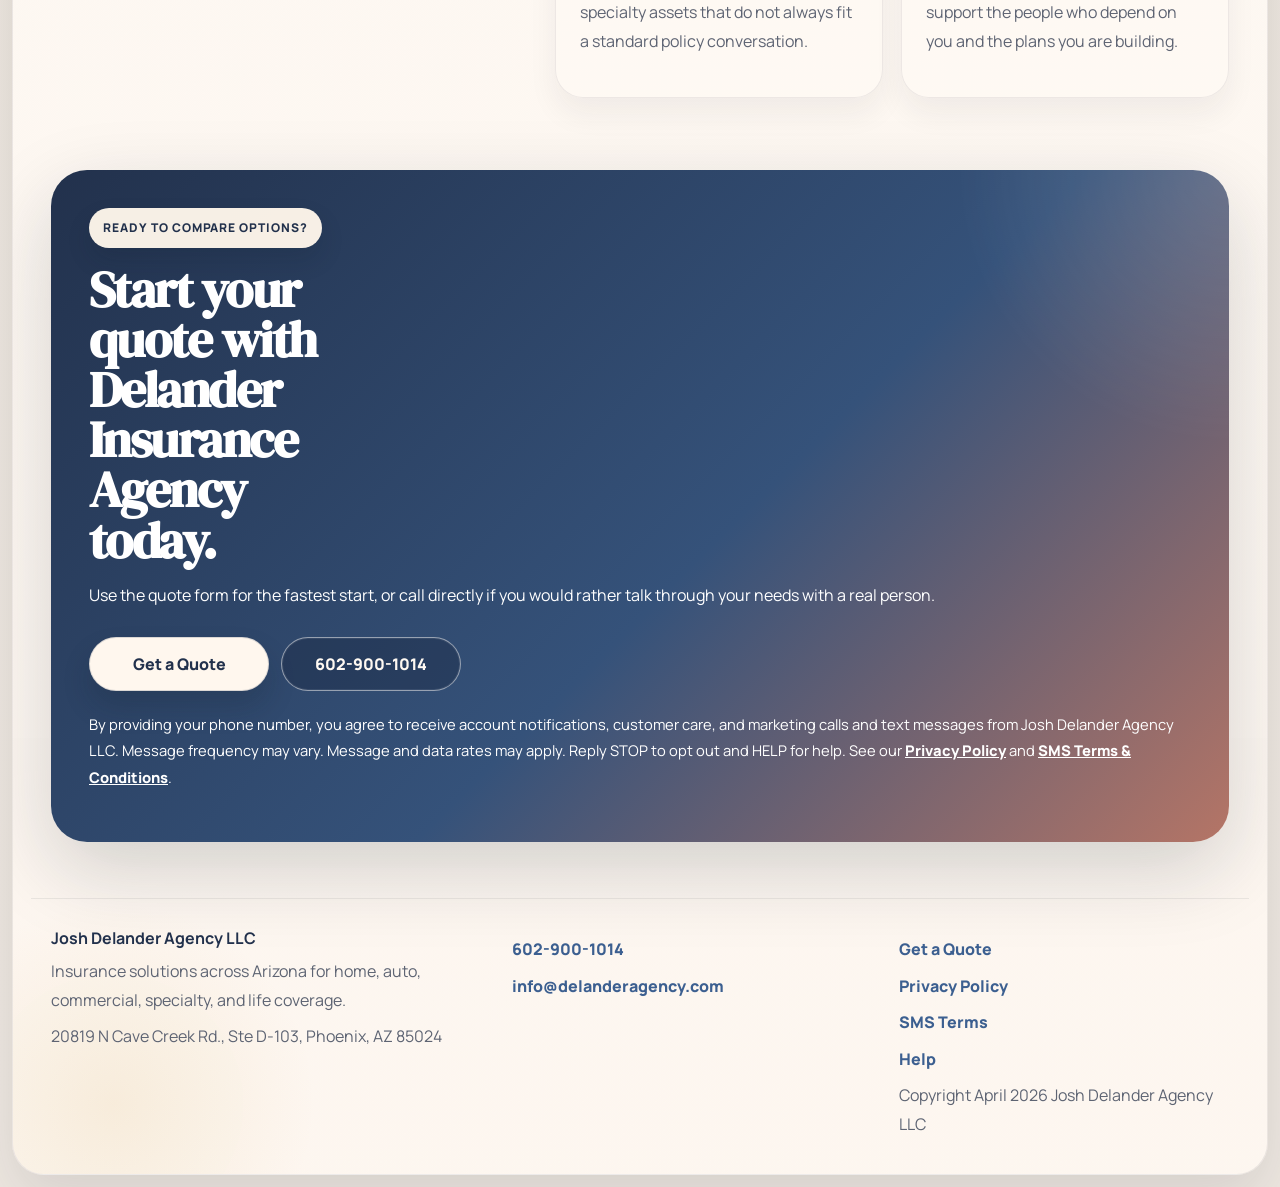
==== commit 24aa736b: "Add files via upload" ====
--- a/index.html
+++ b/index.html
@@ -3,10 +3,10 @@
 <head>
   <meta charset="UTF-8" />
   <meta name="viewport" content="width=device-width, initial-scale=1.0" />
-  <title>Delander Agency | Insurance Solutions Across Arizona</title>
+  <title>Delander Insurance Agency | Insurance Solutions Across Arizona</title>
   <meta
     name="description"
-    content="Delander Agency helps Arizona families and businesses protect what matters with home, auto, commercial, specialty, and life insurance guidance."
+    content="Delander Insurance Agency helps Arizona families and businesses protect what matters with home, auto, commercial, specialty, and life insurance guidance."
   />
   <link rel="preconnect" href="https://fonts.googleapis.com" />
   <link rel="preconnect" href="https://fonts.gstatic.com" crossorigin />
@@ -16,7 +16,7 @@
 <body>
   <div class="page-shell">
     <nav class="site-nav" aria-label="Primary">
-      <a href="index.html" class="brand-mark active">Delander Agency</a>
+      <a href="index.html" class="brand-mark active">Delander Insurance Agency</a>
       <div class="nav-links">
         <a href="#services">Services</a>
         <a href="#why-us">Why Us</a>
@@ -33,7 +33,7 @@
           <p class="eyebrow">Arizona insurance guidance</p>
           <h1>Coverage built for real homes, real roads, and real businesses in Arizona.</h1>
           <p class="hero-text">
-            Delander Agency helps individuals, families, and business owners across Arizona compare protection with
+            Delander Insurance Agency helps individuals, families, and business owners across Arizona compare protection with
             clarity. From home and auto to commercial, specialty, and life coverage, we make the process feel
             personal, responsive, and easy to trust.
           </p>
@@ -91,7 +91,7 @@
 
       <section id="why-us" class="story-section">
         <div class="section-head">
-          <p class="eyebrow">Why Delander Agency</p>
+          <p class="eyebrow">Why Delander Insurance Agency</p>
           <h2>Insurance decisions feel better when the advice is grounded and specific.</h2>
         </div>
         <div class="story-grid">
@@ -102,7 +102,7 @@
               families want life insurance decisions to feel thoughtful instead of rushed.
             </p>
             <p>
-              Delander Agency is built around that reality. We focus on straightforward communication, personalized
+              Delander Insurance Agency is built around that reality. We focus on straightforward communication, personalized
               recommendations, and coverage conversations that respect both your budget and your priorities.
             </p>
           </div>
@@ -186,7 +186,7 @@
       <section class="cta-section">
         <div class="cta-copy">
           <p class="eyebrow">Ready to compare options?</p>
-          <h2>Start your quote with Delander Agency today.</h2>
+          <h2>Start your quote with Delander Insurance Agency today.</h2>
           <p>
             Use the quote form for the fastest start, or call directly if you would rather talk through your needs with
             a real person.
@@ -198,7 +198,7 @@
         </div>
         <p class="consent-note">
           By providing your phone number, you agree to receive account notifications, customer care, and marketing calls
-          and text messages from Delander Agency LLC. Message frequency may vary. Message and data rates may apply.
+          and text messages from Josh Delander Agency LLC. Message frequency may vary. Message and data rates may apply.
           Reply STOP to opt out and HELP for help. See our <a href="privacy-policy.html">Privacy Policy</a> and
           <a href="sms-terms.html">SMS Terms &amp; Conditions</a>.
         </p>
@@ -207,8 +207,9 @@
 
     <footer class="site-footer">
       <div>
-        <strong>Delander Agency</strong>
+        <strong>Josh Delander Agency LLC</strong>
         <p>Insurance solutions across Arizona for home, auto, commercial, specialty, and life coverage.</p>
+        <p>20819 N Cave Creek Rd., Ste D-103, Phoenix, AZ 85024</p>
       </div>
       <div>
         <p><a href="tel:6029001014">602-900-1014</a></p>
@@ -219,6 +220,7 @@
         <p><a href="privacy-policy.html">Privacy Policy</a></p>
         <p><a href="sms-terms.html">SMS Terms</a></p>
         <p><a href="help.html">Help</a></p>
+        <p>Copyright April 2026 Josh Delander Agency LLC</p>
       </div>
     </footer>
   </div>
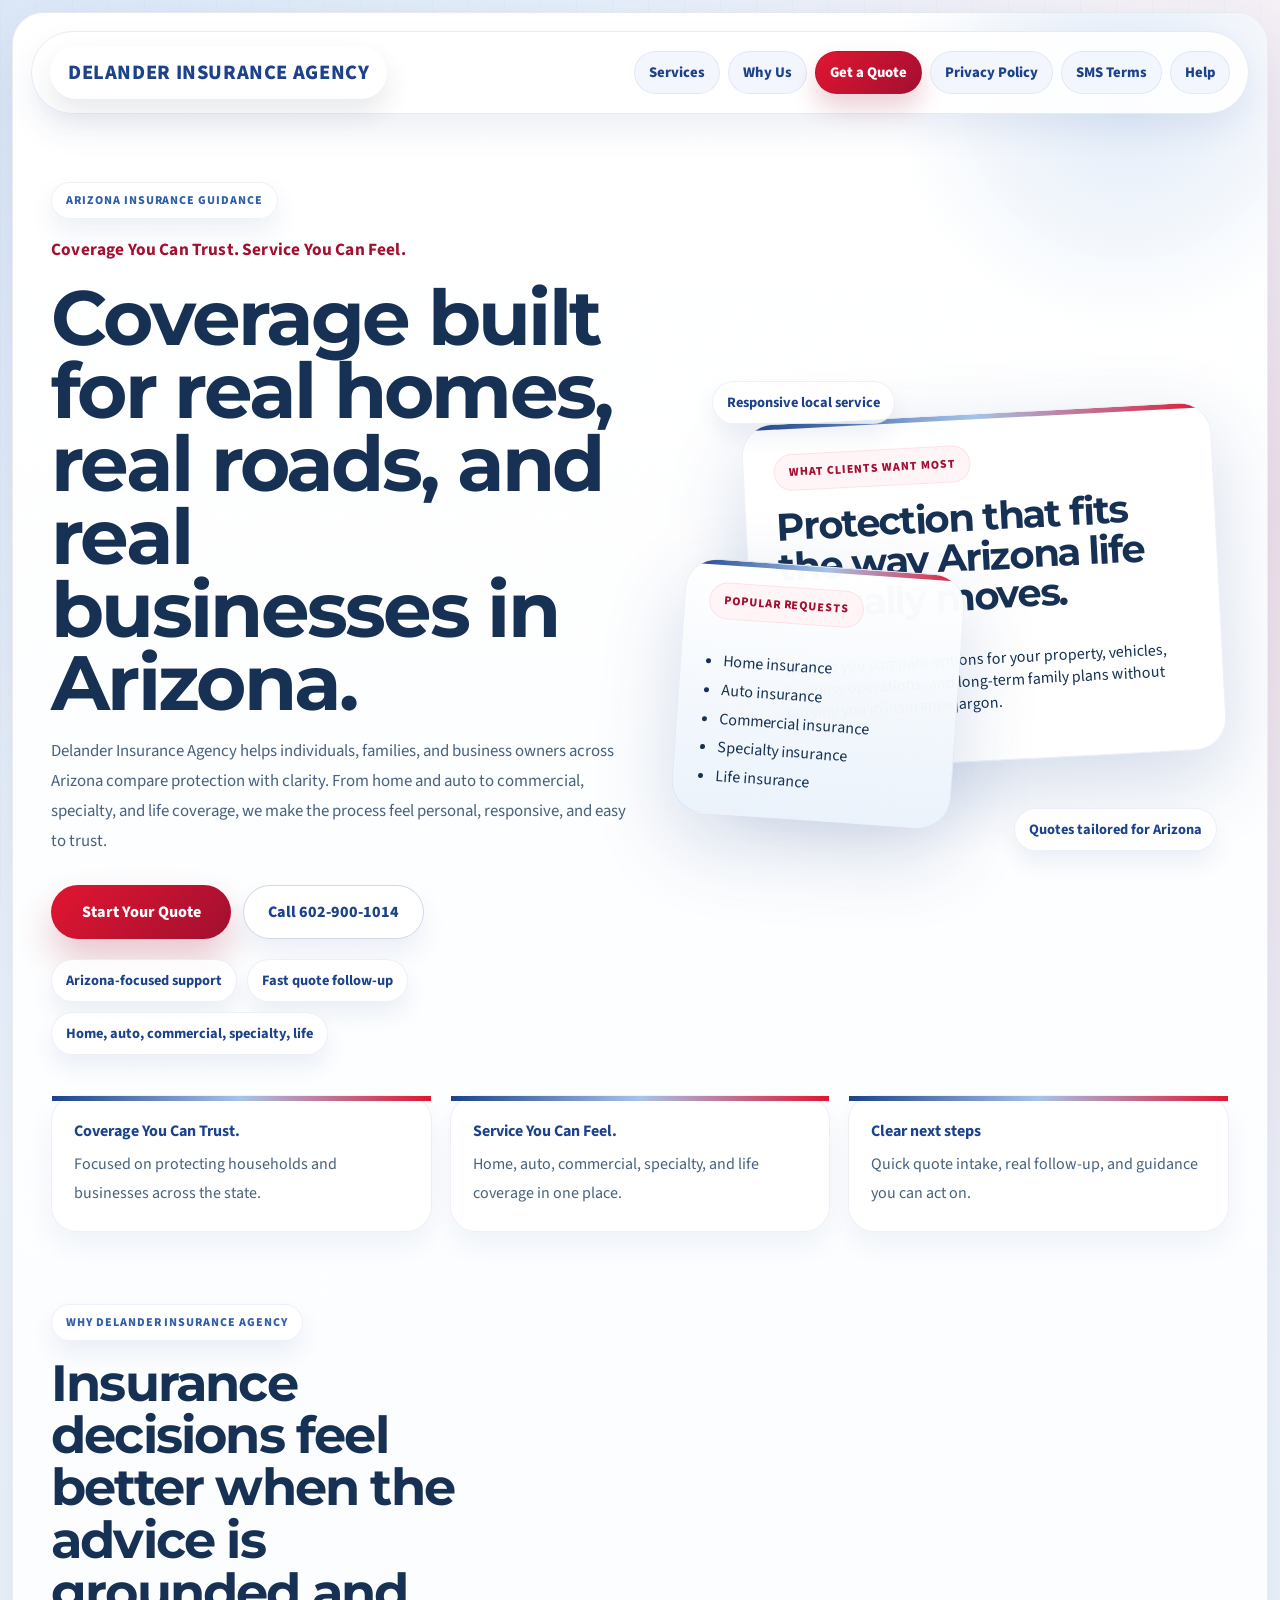
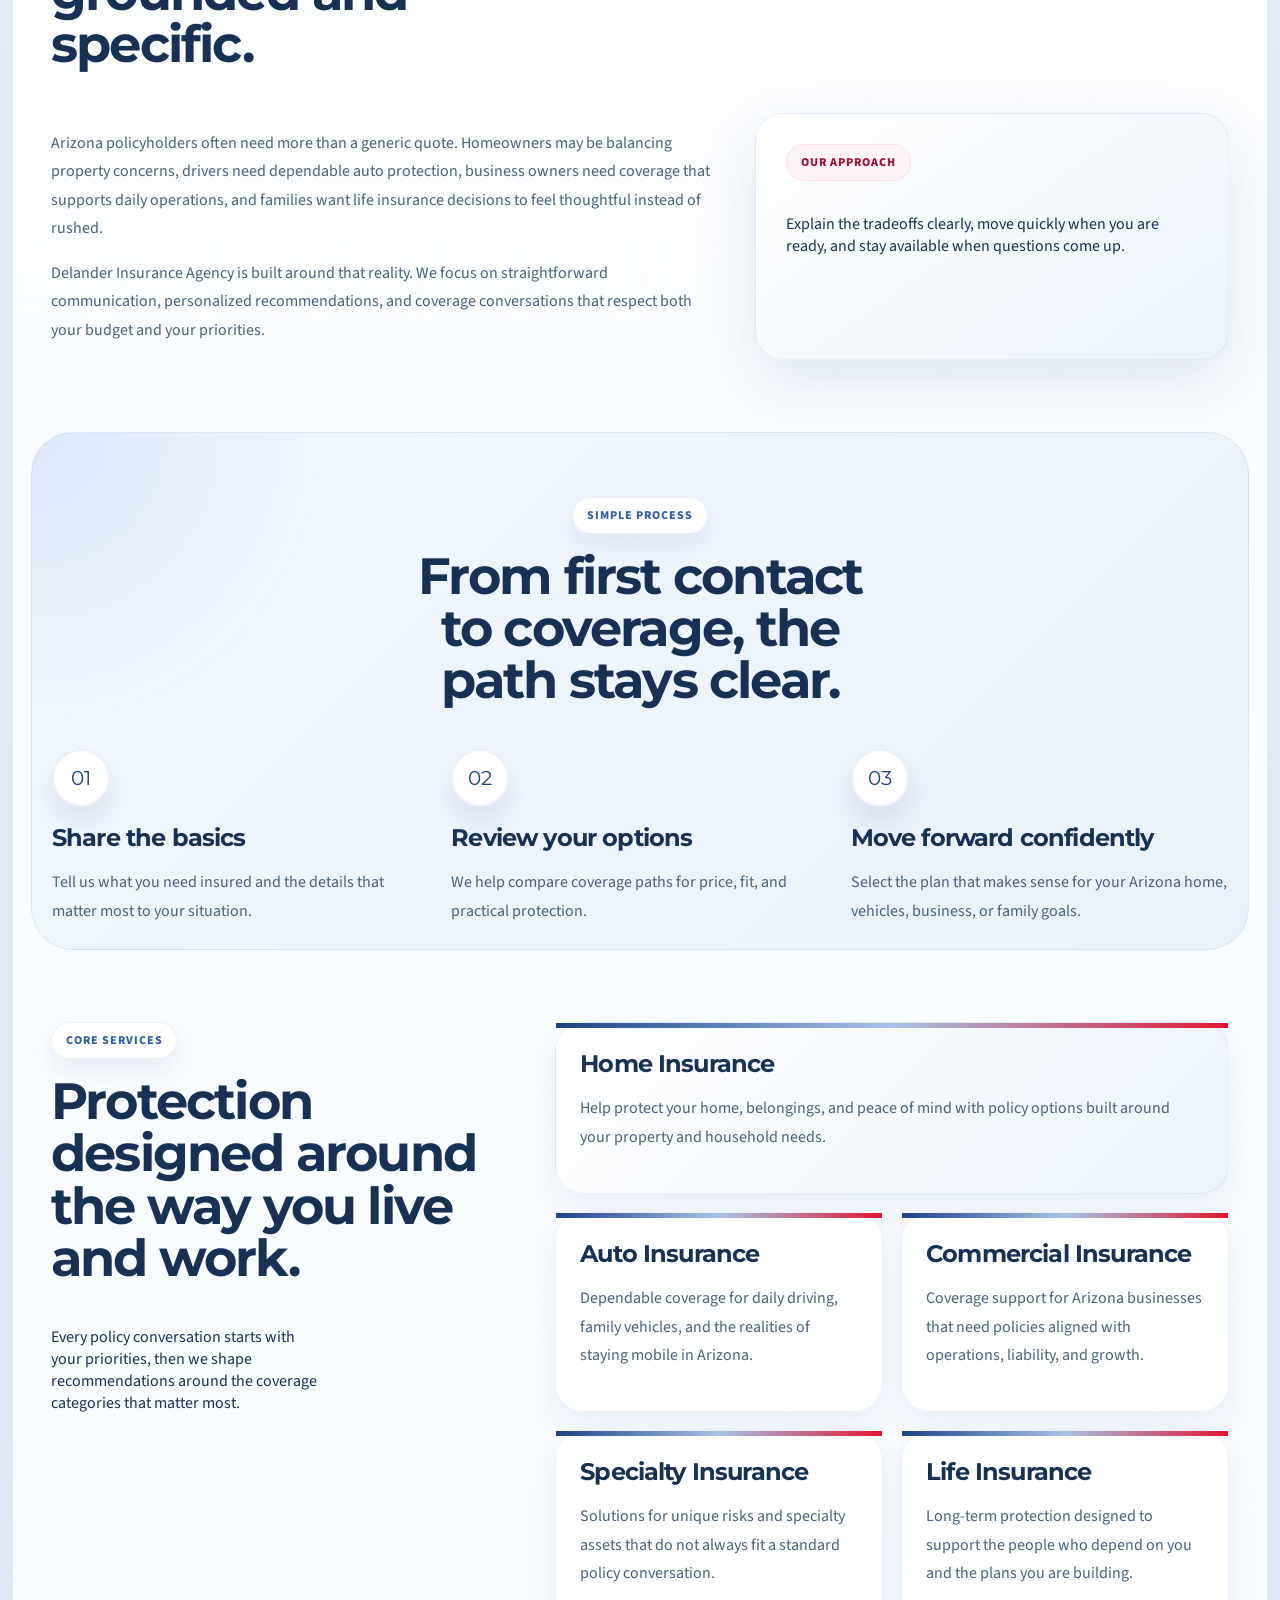
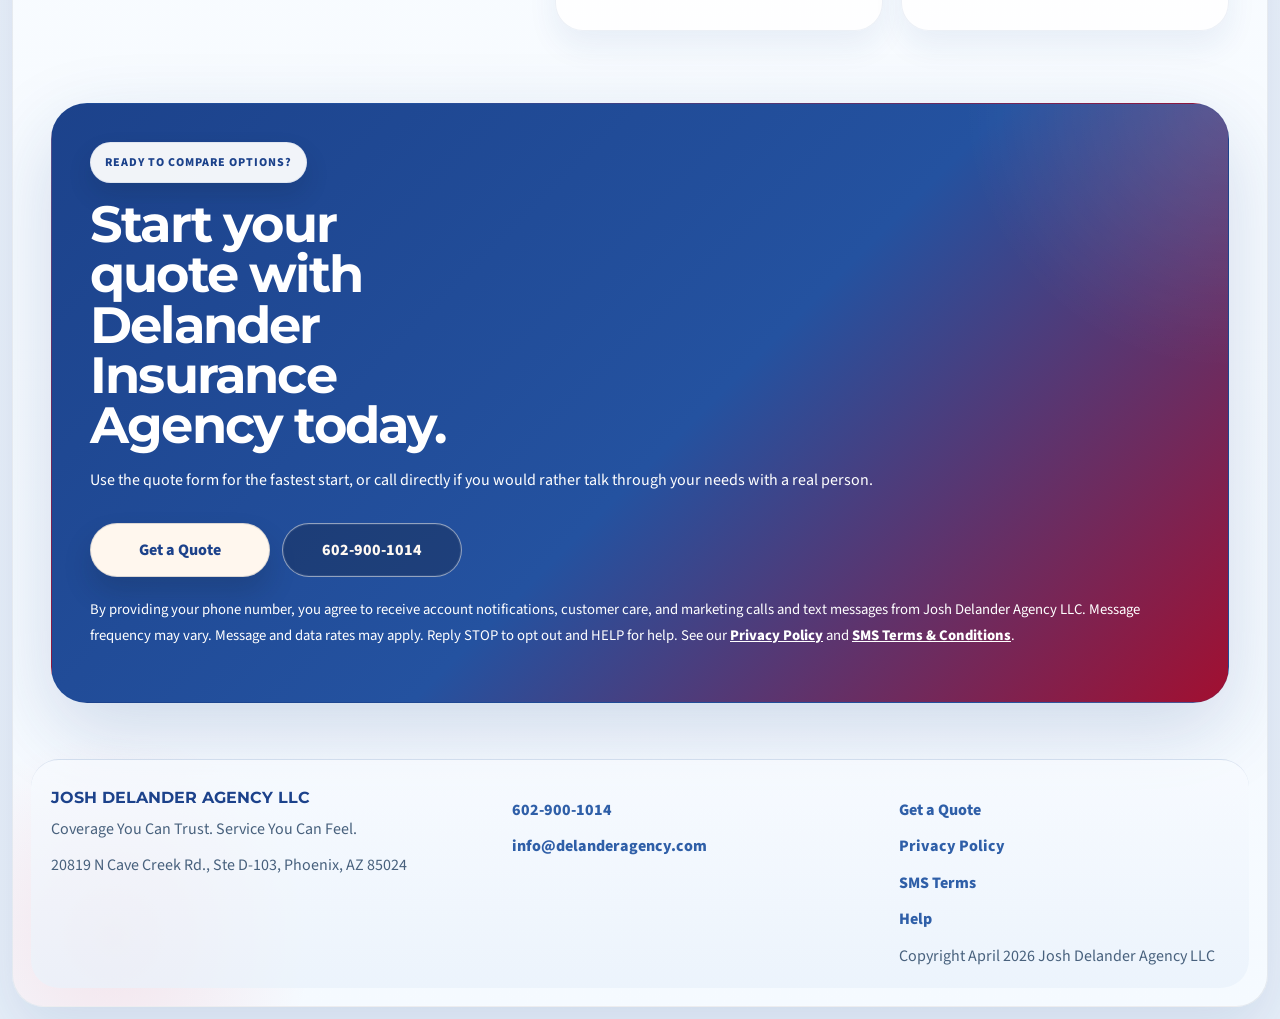
==== commit 98b25173: "Add files via upload" ====
--- a/index.html
+++ b/index.html
@@ -31,6 +31,7 @@
       <section class="hero-section">
         <div class="hero-copy">
           <p class="eyebrow">Arizona insurance guidance</p>
+          <p class="brand-line">Coverage You Can Trust. Service You Can Feel.</p>
           <h1>Coverage built for real homes, real roads, and real businesses in Arizona.</h1>
           <p class="hero-text">
             Delander Insurance Agency helps individuals, families, and business owners across Arizona compare protection with
@@ -76,11 +77,11 @@
 
       <section class="metrics-strip" aria-label="Agency value">
         <div>
-          <strong>Arizona service area</strong>
+          <strong>Coverage You Can Trust.</strong>
           <span>Focused on protecting households and businesses across the state.</span>
         </div>
         <div>
-          <strong>One agency, multiple needs</strong>
+          <strong>Service You Can Feel.</strong>
           <span>Home, auto, commercial, specialty, and life coverage in one place.</span>
         </div>
         <div>
@@ -208,7 +209,7 @@
     <footer class="site-footer">
       <div>
         <strong>Josh Delander Agency LLC</strong>
-        <p>Insurance solutions across Arizona for home, auto, commercial, specialty, and life coverage.</p>
+        <p>Coverage You Can Trust. Service You Can Feel.</p>
         <p>20819 N Cave Creek Rd., Ste D-103, Phoenix, AZ 85024</p>
       </div>
       <div>
--- a/styles.css
+++ b/styles.css
@@ -1,19 +1,21 @@
-@import url('https://fonts.googleapis.com/css2?family=DM+Serif+Display:ital@0;1&family=Manrope:wght@400;500;700;800&display=swap');
+@import url('https://fonts.googleapis.com/css2?family=Montserrat:wght@500;600;700;800&family=Source+Sans+3:wght@400;500;600;700&display=swap');
 
 :root {
-  --bg: #f4efe8;
-  --paper: rgba(255, 252, 247, 0.92);
-  --surface: #fffaf4;
+  --bg: #eef4fb;
+  --paper: rgba(255, 255, 255, 0.95);
+  --surface: #f8fbff;
   --line: rgba(53, 57, 80, 0.12);
-  --text: #1d2433;
-  --muted: #5e6473;
-  --navy: #22314c;
-  --blue: #3c5f90;
-  --gold: #d2a35c;
-  --rose: #b57566;
+  --text: #173154;
+  --muted: #48617d;
+  --navy: #1c428b;
+  --blue: #2f5fa8;
+  --light-blue: #a6c3e9;
+  --pale-blue: #eaf2fb;
+  --red: #e11631;
+  --deep-red: #a20f30;
   --white: #ffffff;
-  --shadow-soft: 0 24px 60px rgba(22, 31, 49, 0.12);
-  --shadow-strong: 0 28px 80px rgba(19, 28, 46, 0.18);
+  --shadow-soft: 0 24px 60px rgba(28, 66, 139, 0.12);
+  --shadow-strong: 0 28px 80px rgba(28, 66, 139, 0.18);
 }
 
 * { box-sizing: border-box; }
@@ -22,11 +24,11 @@
 body {
   margin: 0;
   color: var(--text);
-  font-family: 'Manrope', sans-serif;
+  font-family: 'Source Sans 3', sans-serif;
   background:
-    radial-gradient(circle at 0% 0%, rgba(210, 163, 92, 0.18), transparent 22%),
-    radial-gradient(circle at 100% 10%, rgba(60, 95, 144, 0.16), transparent 24%),
-    linear-gradient(180deg, #f8f2eb 0%, #eee7de 46%, #efe8e1 100%);
+    radial-gradient(circle at 0% 0%, rgba(166, 195, 233, 0.42), transparent 26%),
+    radial-gradient(circle at 100% 12%, rgba(225, 22, 49, 0.1), transparent 22%),
+    linear-gradient(180deg, #f6faff 0%, #eef4fb 44%, #e8f0f9 100%);
 }
 
 body::before {
@@ -36,7 +38,13 @@
   pointer-events: none;
   background:
     linear-gradient(115deg, rgba(255, 255, 255, 0.2), transparent 35%),
-    radial-gradient(circle at 20% 30%, rgba(255, 255, 255, 0.24), transparent 18%);
+    repeating-linear-gradient(
+      90deg,
+      rgba(28, 66, 139, 0.02) 0,
+      rgba(28, 66, 139, 0.02) 1px,
+      transparent 1px,
+      transparent 36px
+    );
 }
 
 .page-shell {
@@ -46,7 +54,7 @@
   padding: 18px;
   border: 1px solid rgba(29, 36, 51, 0.08);
   border-radius: 32px;
-  background: linear-gradient(180deg, rgba(255, 253, 249, 0.94), rgba(253, 247, 240, 0.96));
+  background: linear-gradient(180deg, rgba(255, 255, 255, 0.98), rgba(245, 250, 255, 0.98));
   box-shadow: var(--shadow-soft);
   position: relative;
   overflow: hidden;
@@ -65,7 +73,7 @@
   height: 520px;
   top: -180px;
   right: -120px;
-  background: radial-gradient(circle, rgba(60, 95, 144, 0.11), transparent 68%);
+  background: radial-gradient(circle, rgba(166, 195, 233, 0.34), transparent 64%);
 }
 
 .page-shell::after {
@@ -73,7 +81,7 @@
   height: 420px;
   bottom: -140px;
   left: -110px;
-  background: radial-gradient(circle, rgba(210, 163, 92, 0.14), transparent 68%);
+  background: radial-gradient(circle, rgba(225, 22, 49, 0.1), transparent 68%);
 }
 
 .site-nav,
@@ -98,9 +106,10 @@
   gap: 18px;
   padding: 14px 18px;
   border-radius: 999px;
-  background: rgba(255, 250, 244, 0.84);
-  border: 1px solid rgba(29, 36, 51, 0.08);
+  background: rgba(255, 255, 255, 0.9);
+  border: 1px solid rgba(28, 66, 139, 0.1);
   backdrop-filter: blur(18px);
+  box-shadow: 0 16px 32px rgba(28, 66, 139, 0.08);
 }
 
 .brand-mark,
@@ -114,6 +123,8 @@
   letter-spacing: 0.03em;
   padding: 10px 14px;
   border-radius: 999px;
+  font-size: 1.04rem;
+  text-transform: uppercase;
 }
 
 .nav-links {
@@ -127,8 +138,8 @@
   padding: 10px 14px;
   border-radius: 999px;
   font-size: 0.92rem;
-  background: rgba(255, 255, 255, 0.52);
-  border: 1px solid rgba(34, 49, 76, 0.08);
+  background: rgba(234, 242, 251, 0.58);
+  border: 1px solid rgba(28, 66, 139, 0.08);
 }
 
 .nav-links a:hover,
@@ -145,16 +156,22 @@
 
 .nav-links a.nav-cta {
   color: var(--white);
-  background: linear-gradient(135deg, var(--navy), var(--blue));
-  border: 1px solid rgba(34, 49, 76, 0.18);
-  box-shadow: 0 14px 26px rgba(34, 49, 76, 0.18);
+  background: linear-gradient(135deg, var(--red), var(--deep-red));
+  border: 1px solid rgba(162, 15, 48, 0.24);
+  box-shadow: 0 14px 26px rgba(162, 15, 48, 0.2);
 }
 
 .nav-links a.nav-cta:hover,
 .nav-links a.nav-cta.active {
   color: var(--white);
-  background: linear-gradient(135deg, #1d2a43, #34527d);
-  box-shadow: 0 16px 28px rgba(34, 49, 76, 0.22);
+  background: linear-gradient(135deg, #c8132d, var(--deep-red));
+  box-shadow: 0 16px 28px rgba(162, 15, 48, 0.24);
+}
+
+.site-nav .brand-mark.active {
+  padding: 12px 18px;
+  font-size: 1.28rem;
+  box-shadow: 0 14px 28px rgba(26, 36, 59, 0.1);
 }
 
 .hero-section {
@@ -179,21 +196,23 @@
 
 .eyebrow {
   color: var(--blue);
-  background: rgba(255, 255, 255, 0.9);
-  box-shadow: 0 12px 24px rgba(26, 36, 59, 0.08);
+  background: rgba(255, 255, 255, 0.94);
+  box-shadow: 0 12px 24px rgba(28, 66, 139, 0.08);
+  border: 1px solid rgba(28, 66, 139, 0.08);
 }
 
 .card-label {
-  color: var(--rose);
-  background: rgba(255, 246, 237, 0.92);
+  color: var(--deep-red);
+  background: rgba(255, 244, 246, 0.95);
+  border: 1px solid rgba(225, 22, 49, 0.08);
 }
 
 h1,
 h2,
 h3 {
   margin-top: 0;
-  font-family: 'DM Serif Display', serif;
-  letter-spacing: -0.03em;
+  font-family: 'Montserrat', sans-serif;
+  letter-spacing: -0.035em;
 }
 
 .hero-section h1 {
@@ -204,6 +223,7 @@
 }
 
 .hero-text,
+.brand-line,
 .story-copy p,
 .service-card p,
 .process-step p,
@@ -220,6 +240,18 @@
   line-height: 1.78;
 }
 
+.brand-line {
+  margin: 0 0 16px;
+  color: var(--deep-red);
+  font-size: 1.08rem;
+  font-weight: 700;
+  letter-spacing: 0.01em;
+}
+
+.centered-line {
+  text-align: center;
+}
+
 .hero-text {
   max-width: 620px;
   margin-top: 18px;
@@ -249,15 +281,15 @@
 
 .btn-solid {
   color: var(--white);
-  background: linear-gradient(135deg, var(--navy), var(--blue));
-  box-shadow: 0 20px 36px rgba(34, 49, 76, 0.24);
+  background: linear-gradient(135deg, var(--red), var(--deep-red));
+  box-shadow: 0 20px 36px rgba(162, 15, 48, 0.24);
 }
 
 .btn-outline {
   color: var(--navy);
   background: rgba(255, 255, 255, 0.96);
-  border: 1px solid rgba(34, 49, 76, 0.22);
-  box-shadow: 0 14px 26px rgba(26, 36, 59, 0.08);
+  border: 1px solid rgba(28, 66, 139, 0.2);
+  box-shadow: 0 14px 26px rgba(28, 66, 139, 0.08);
 }
 
 .btn-light {
@@ -316,10 +348,11 @@
   padding: 10px 14px;
   border-radius: 999px;
   background: rgba(255, 255, 255, 0.82);
-  color: var(--blue);
+  color: var(--navy);
   font-size: 0.9rem;
   font-weight: 700;
-  box-shadow: 0 12px 22px rgba(26, 36, 59, 0.08);
+  box-shadow: 0 12px 22px rgba(28, 66, 139, 0.08);
+  border: 1px solid rgba(28, 66, 139, 0.08);
 }
 
 .hero-panel {
@@ -330,9 +363,23 @@
 .floating-card {
   position: absolute;
   border-radius: 32px;
-  border: 1px solid rgba(29, 36, 51, 0.08);
+  border: 1px solid rgba(28, 66, 139, 0.08);
   background: var(--paper);
   box-shadow: var(--shadow-strong);
+  overflow: hidden;
+}
+
+.floating-card::before,
+.service-card::before,
+.metrics-strip div::before,
+.policy-layout::before {
+  content: '';
+  position: absolute;
+  left: 0;
+  right: 0;
+  top: 0;
+  height: 5px;
+  background: linear-gradient(90deg, var(--navy), var(--light-blue), var(--red));
 }
 
 .card-primary {
@@ -354,7 +401,7 @@
   width: min(100%, 280px);
   padding: 22px 24px;
   transform: rotate(4deg);
-  background: linear-gradient(180deg, rgba(255, 249, 242, 0.96), rgba(243, 233, 220, 0.98));
+  background: linear-gradient(180deg, rgba(255, 255, 255, 0.98), rgba(234, 242, 251, 0.98));
 }
 
 .card-secondary ul {
@@ -380,10 +427,12 @@
 }
 
 .metrics-strip div {
+  position: relative;
   padding: 24px 22px;
   border-radius: 26px;
-  background: rgba(255, 250, 245, 0.78);
-  border: 1px solid rgba(29, 36, 51, 0.08);
+  background: rgba(255, 255, 255, 0.82);
+  border: 1px solid rgba(28, 66, 139, 0.08);
+  box-shadow: 0 14px 28px rgba(28, 66, 139, 0.06);
 }
 
 .metrics-strip strong {
@@ -430,8 +479,9 @@
 .promise-card {
   padding: 30px;
   border-radius: 28px;
-  background: linear-gradient(145deg, rgba(255, 249, 242, 0.96), rgba(237, 228, 217, 0.92));
+  background: linear-gradient(145deg, rgba(255, 255, 255, 0.98), rgba(234, 242, 251, 0.98));
   box-shadow: var(--shadow-soft);
+  border: 1px solid rgba(28, 66, 139, 0.08);
 }
 
 .process-section {
@@ -439,8 +489,9 @@
   padding-bottom: 8px;
   border-radius: 42px;
   background:
-    radial-gradient(circle at top left, rgba(210, 163, 92, 0.18), transparent 22%),
-    linear-gradient(135deg, rgba(237, 229, 219, 0.92), rgba(248, 242, 234, 0.92));
+    radial-gradient(circle at top left, rgba(166, 195, 233, 0.28), transparent 24%),
+    linear-gradient(135deg, rgba(241, 247, 255, 0.96), rgba(232, 240, 249, 0.98));
+  border: 1px solid rgba(28, 66, 139, 0.08);
 }
 
 .process-grid {
@@ -459,10 +510,11 @@
   margin-bottom: 16px;
   border-radius: 50%;
   background: var(--white);
-  color: var(--blue);
-  font-family: 'DM Serif Display', serif;
+  color: var(--navy);
+  font-family: 'Montserrat', sans-serif;
   font-size: 1.25rem;
-  box-shadow: 0 16px 26px rgba(26, 36, 59, 0.1);
+  box-shadow: 0 16px 26px rgba(28, 66, 139, 0.1);
+  border: 2px solid rgba(28, 66, 139, 0.08);
 }
 
 .process-step h3,
@@ -487,16 +539,17 @@
 }
 
 .service-card {
+  position: relative;
   padding: 26px 24px;
   border-radius: 28px;
-  background: rgba(255, 250, 244, 0.86);
-  border: 1px solid rgba(29, 36, 51, 0.08);
-  box-shadow: 0 16px 30px rgba(26, 36, 59, 0.06);
+  background: rgba(255, 255, 255, 0.9);
+  border: 1px solid rgba(28, 66, 139, 0.08);
+  box-shadow: 0 16px 30px rgba(28, 66, 139, 0.07);
 }
 
 .feature-card {
   grid-column: 1 / -1;
-  background: linear-gradient(135deg, rgba(255, 247, 236, 0.98), rgba(243, 230, 216, 0.98));
+  background: linear-gradient(135deg, rgba(255, 255, 255, 0.98), rgba(234, 242, 251, 0.98));
 }
 
 .cta-section {
@@ -504,9 +557,10 @@
   padding: 38px;
   border-radius: 36px;
   background:
-    radial-gradient(circle at top right, rgba(255, 255, 255, 0.16), transparent 20%),
-    linear-gradient(135deg, #22314c 0%, #35527a 56%, #b57566 100%);
+    radial-gradient(circle at top right, rgba(255, 255, 255, 0.12), transparent 20%),
+    linear-gradient(135deg, var(--navy) 0%, #2452a0 54%, var(--deep-red) 100%);
   box-shadow: var(--shadow-strong);
+  border: 1px solid rgba(28, 66, 139, 0.12);
 }
 
 .cta-section h2,
@@ -517,7 +571,7 @@
 
 .cta-section .eyebrow {
   color: var(--navy);
-  background: rgba(255, 247, 236, 0.96);
+  background: rgba(255, 255, 255, 0.94);
   box-shadow: 0 12px 24px rgba(17, 25, 40, 0.14);
 }
 
@@ -579,9 +633,9 @@
   overflow: hidden;
   margin-top: 24px;
   border-radius: 28px;
-  border: 1px solid rgba(29, 36, 51, 0.08);
+  border: 1px solid rgba(28, 66, 139, 0.08);
   background:
-    linear-gradient(180deg, rgba(255, 253, 250, 0.98), rgba(248, 241, 232, 0.94));
+    linear-gradient(180deg, rgba(255, 255, 255, 0.99), rgba(236, 244, 252, 0.96));
   box-shadow: var(--shadow-soft);
 }
 
@@ -615,14 +669,15 @@
 }
 
 .policy-layout {
+  position: relative;
   max-width: 960px;
   margin-left: auto;
   margin-right: auto;
   padding: 26px 34px 24px;
   border-radius: 34px;
-  background: rgba(255, 250, 245, 0.74);
-  border: 1px solid rgba(29, 36, 51, 0.08);
-  box-shadow: 0 20px 44px rgba(26, 36, 59, 0.06);
+  background: rgba(255, 255, 255, 0.84);
+  border: 1px solid rgba(28, 66, 139, 0.08);
+  box-shadow: 0 20px 44px rgba(28, 66, 139, 0.08);
 }
 
 .policy-layout h2 {
@@ -666,13 +721,17 @@
   gap: 20px;
   margin-top: 56px;
   padding: 28px 20px 10px;
-  border-top: 1px solid rgba(29, 36, 51, 0.08);
+  border-top: 1px solid rgba(28, 66, 139, 0.12);
+  background: linear-gradient(180deg, rgba(248, 251, 255, 0.72), rgba(233, 242, 251, 0.72));
+  border-radius: 28px;
 }
 
 .site-footer strong {
   display: block;
   margin-bottom: 8px;
   color: var(--navy);
+  text-transform: uppercase;
+  font-family: 'Montserrat', sans-serif;
 }
 
 .site-footer p {
@@ -715,6 +774,10 @@
 
   .policy-layout {
     padding: 24px 24px 18px;
+  }
+
+  .site-nav .brand-mark.active {
+    font-size: 1.16rem;
   }
 }
 
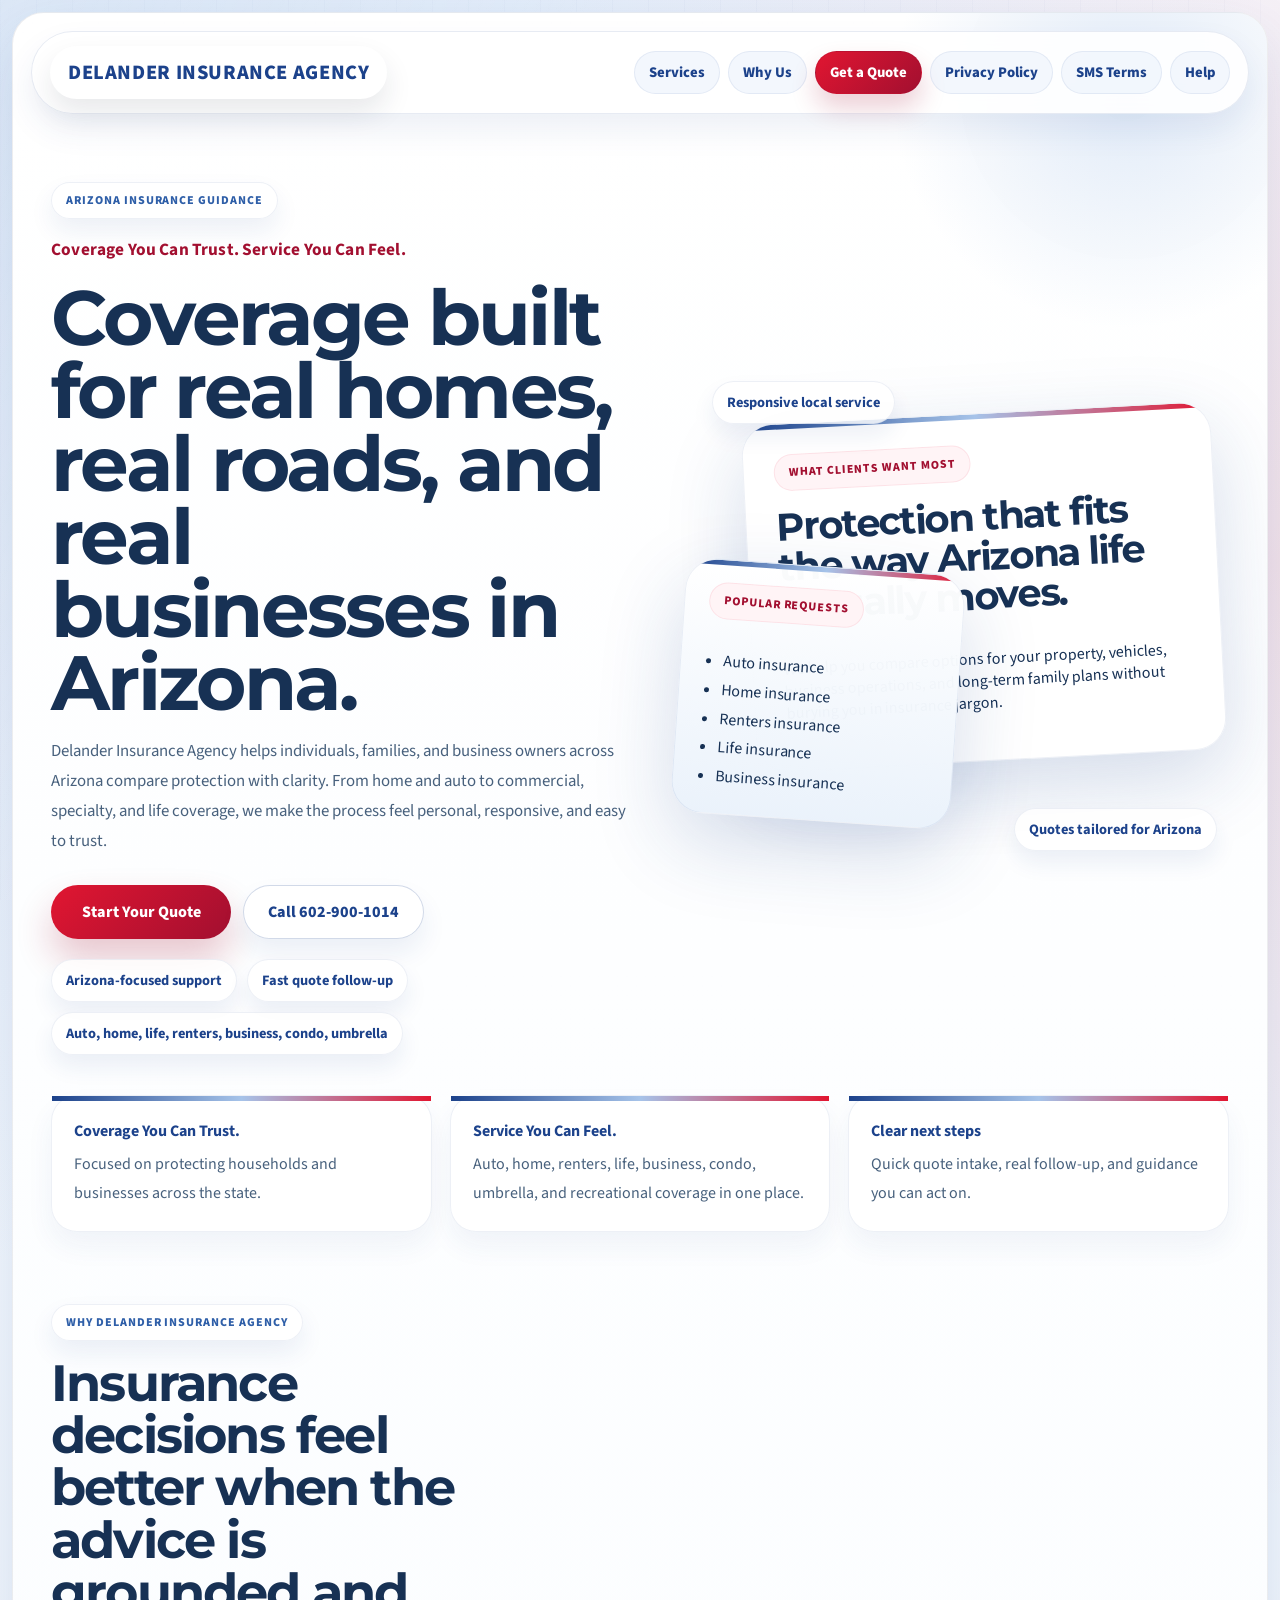
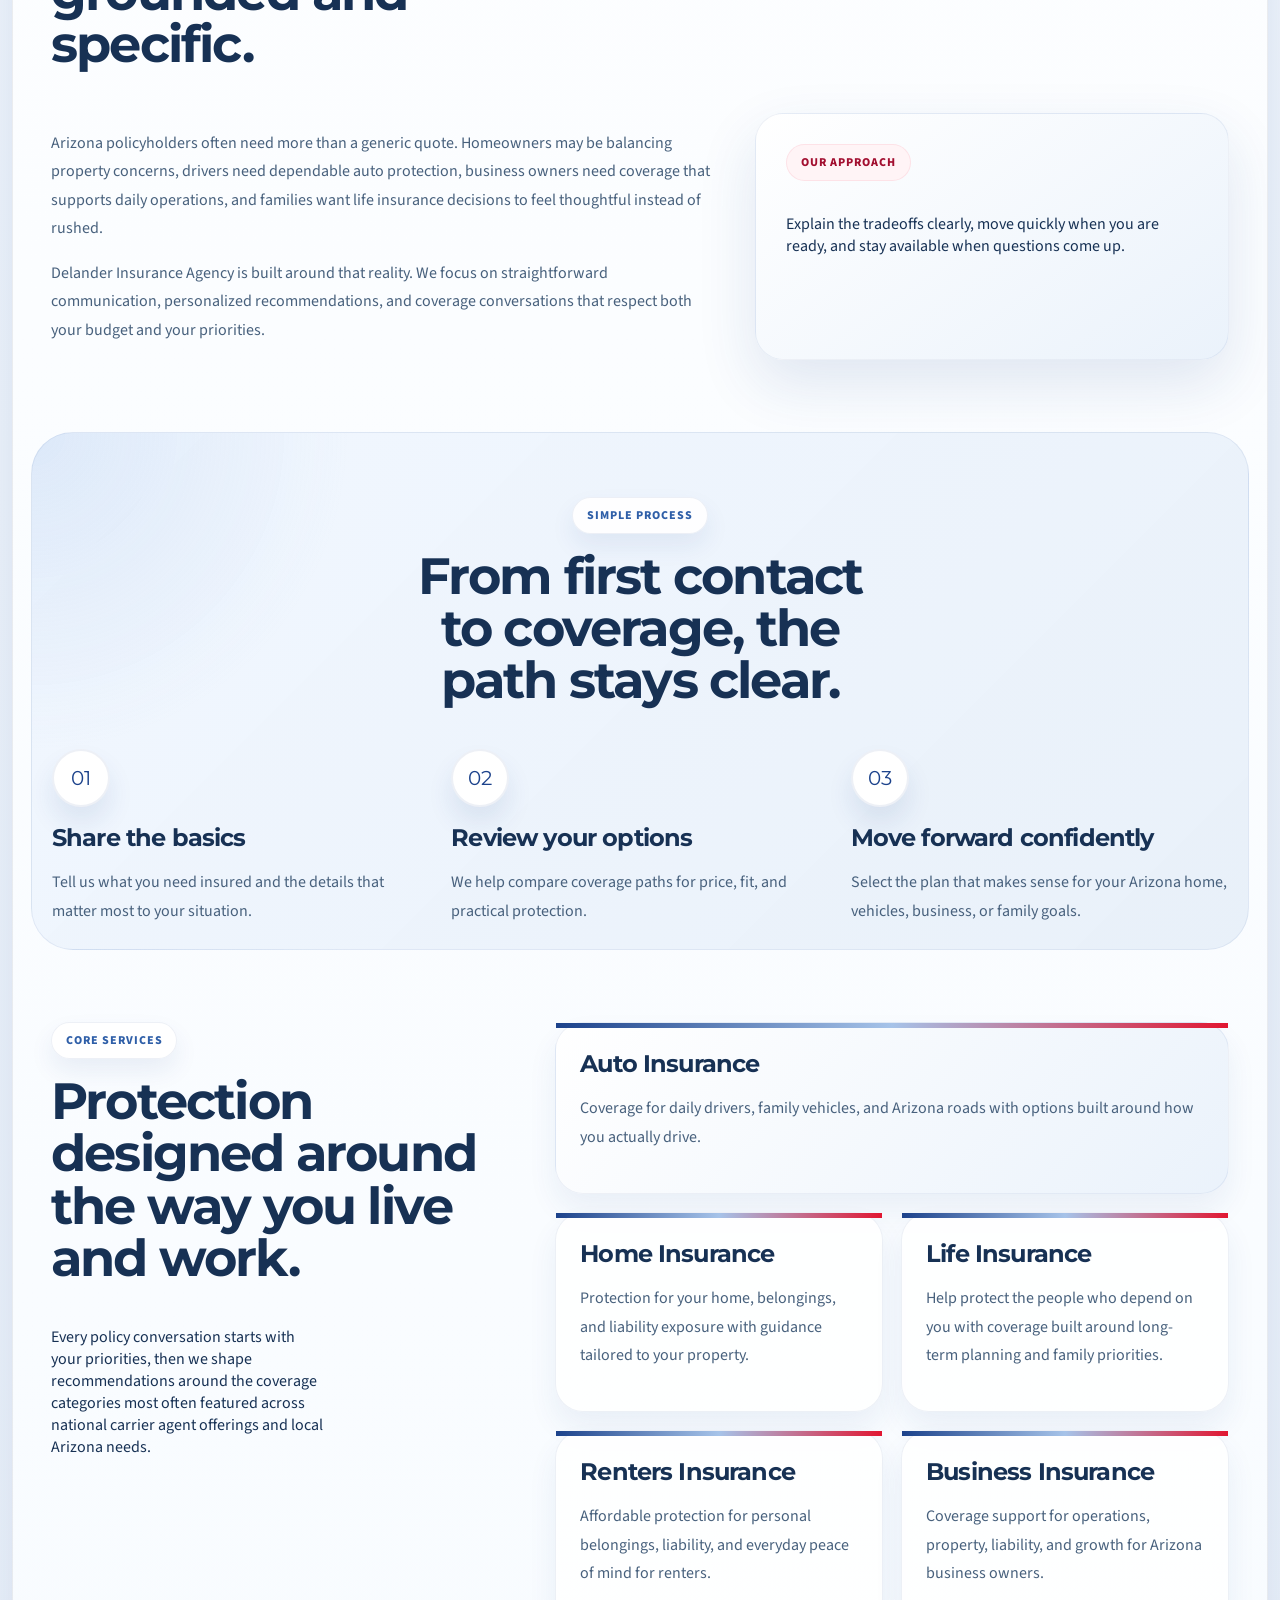
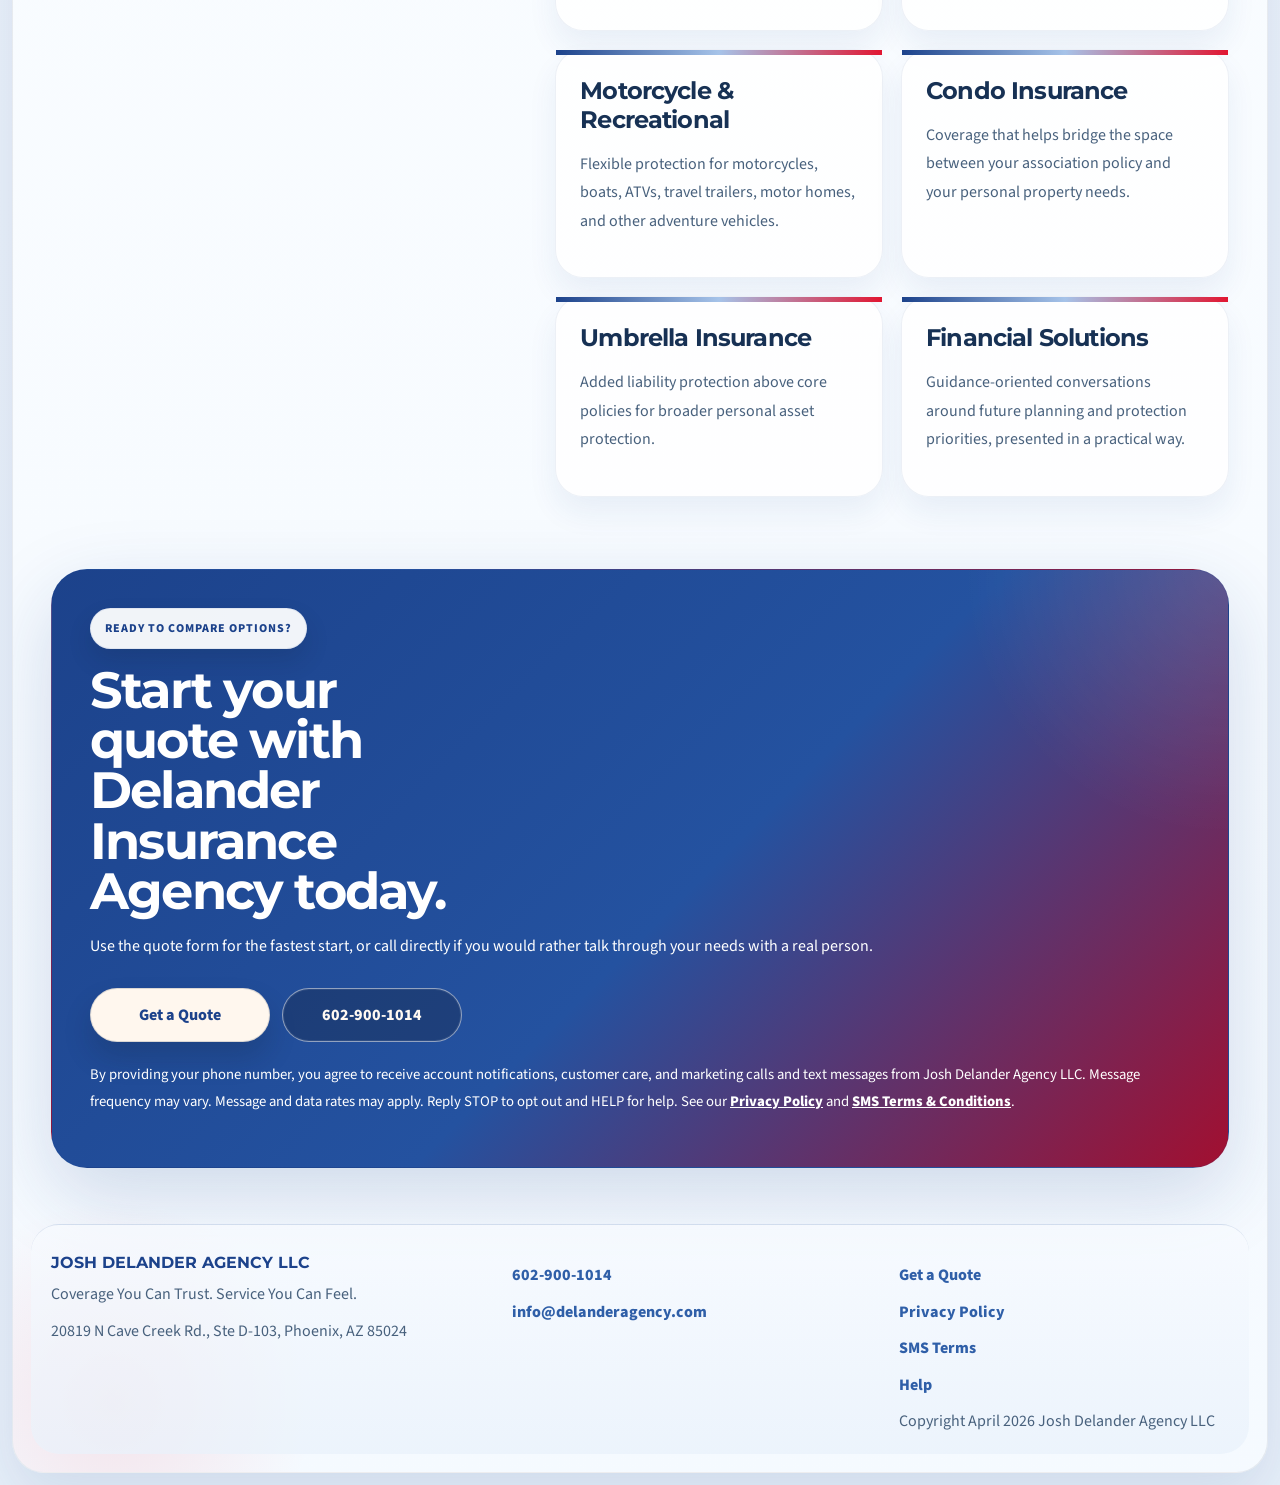
==== commit f4b96021: "Add files via upload" ====
--- a/index.html
+++ b/index.html
@@ -10,7 +10,7 @@
   />
   <link rel="preconnect" href="https://fonts.googleapis.com" />
   <link rel="preconnect" href="https://fonts.gstatic.com" crossorigin />
-  <link href="https://fonts.googleapis.com/css2?family=DM+Serif+Display:ital@0;1&family=Manrope:wght@400;500;700;800&display=swap" rel="stylesheet" />
+  <link href="https://fonts.googleapis.com/css2?family=Montserrat:wght@500;600;700;800&family=Source+Sans+3:wght@400;500;600;700&display=swap" rel="stylesheet" />
   <link rel="stylesheet" href="styles.css" />
 </head>
 <body>
@@ -45,7 +45,7 @@
           <div class="hero-tags" aria-label="Key agency benefits">
             <span>Arizona-focused support</span>
             <span>Fast quote follow-up</span>
-            <span>Home, auto, commercial, specialty, life</span>
+            <span>Auto, home, life, renters, business, condo, umbrella</span>
           </div>
         </div>
 
@@ -62,11 +62,11 @@
           <article class="floating-card card-secondary">
             <p class="card-label">Popular requests</p>
             <ul>
+              <li>Auto insurance</li>
               <li>Home insurance</li>
-              <li>Auto insurance</li>
-              <li>Commercial insurance</li>
-              <li>Specialty insurance</li>
+              <li>Renters insurance</li>
               <li>Life insurance</li>
+              <li>Business insurance</li>
             </ul>
           </article>
 
@@ -82,7 +82,7 @@
         </div>
         <div>
           <strong>Service You Can Feel.</strong>
-          <span>Home, auto, commercial, specialty, and life coverage in one place.</span>
+          <span>Auto, home, renters, life, business, condo, umbrella, and recreational coverage in one place.</span>
         </div>
         <div>
           <strong>Clear next steps</strong>
@@ -146,39 +146,62 @@
           <h2>Protection designed around the way you live and work.</h2>
           <p>
             Every policy conversation starts with your priorities, then we shape recommendations around the coverage
-            categories that matter most.
+            categories most often featured across national carrier agent offerings and local Arizona needs.
           </p>
         </div>
         <div class="services-grid">
           <article class="service-card feature-card">
+            <h3>Auto Insurance</h3>
+            <p>
+              Coverage for daily drivers, family vehicles, and Arizona roads with options built around how you actually drive.
+            </p>
+          </article>
+          <article class="service-card">
             <h3>Home Insurance</h3>
             <p>
-              Help protect your home, belongings, and peace of mind with policy options built around your property and
-              household needs.
-            </p>
-          </article>
-          <article class="service-card">
-            <h3>Auto Insurance</h3>
-            <p>
-              Dependable coverage for daily driving, family vehicles, and the realities of staying mobile in Arizona.
-            </p>
-          </article>
-          <article class="service-card">
-            <h3>Commercial Insurance</h3>
-            <p>
-              Coverage support for Arizona businesses that need policies aligned with operations, liability, and growth.
-            </p>
-          </article>
-          <article class="service-card">
-            <h3>Specialty Insurance</h3>
-            <p>
-              Solutions for unique risks and specialty assets that do not always fit a standard policy conversation.
+              Protection for your home, belongings, and liability exposure with guidance tailored to your property.
             </p>
           </article>
           <article class="service-card">
             <h3>Life Insurance</h3>
             <p>
-              Long-term protection designed to support the people who depend on you and the plans you are building.
+              Help protect the people who depend on you with coverage built around long-term planning and family priorities.
+            </p>
+          </article>
+          <article class="service-card">
+            <h3>Renters Insurance</h3>
+            <p>
+              Affordable protection for personal belongings, liability, and everyday peace of mind for renters.
+            </p>
+          </article>
+          <article class="service-card">
+            <h3>Business Insurance</h3>
+            <p>
+              Coverage support for operations, property, liability, and growth for Arizona business owners.
+            </p>
+          </article>
+          <article class="service-card">
+            <h3>Motorcycle &amp; Recreational</h3>
+            <p>
+              Flexible protection for motorcycles, boats, ATVs, travel trailers, motor homes, and other adventure vehicles.
+            </p>
+          </article>
+          <article class="service-card">
+            <h3>Condo Insurance</h3>
+            <p>
+              Coverage that helps bridge the space between your association policy and your personal property needs.
+            </p>
+          </article>
+          <article class="service-card">
+            <h3>Umbrella Insurance</h3>
+            <p>
+              Added liability protection above core policies for broader personal asset protection.
+            </p>
+          </article>
+          <article class="service-card">
+            <h3>Financial Solutions</h3>
+            <p>
+              Guidance-oriented conversations around future planning and protection priorities, presented in a practical way.
             </p>
           </article>
         </div>
--- a/styles.css
+++ b/styles.css
@@ -611,6 +611,33 @@
   font-size: 1.04rem;
 }
 
+.quote-art {
+  max-width: 520px;
+  margin: 28px auto 0;
+  padding: 20px 24px 12px;
+  border-radius: 26px;
+  background: linear-gradient(180deg, rgba(255, 255, 255, 0.98), rgba(234, 242, 251, 0.98));
+  border: 1px solid rgba(28, 66, 139, 0.08);
+  box-shadow: 0 18px 34px rgba(28, 66, 139, 0.08);
+}
+
+.quote-art-badge {
+  display: inline-flex;
+  margin-bottom: 8px;
+  padding: 7px 12px;
+  border-radius: 999px;
+  background: rgba(225, 22, 49, 0.08);
+  color: var(--deep-red);
+  font-size: 0.82rem;
+  font-weight: 700;
+}
+
+.quote-art svg {
+  display: block;
+  width: 100%;
+  height: auto;
+}
+
 .quote-section {
   max-width: 920px;
   margin: 0 auto;
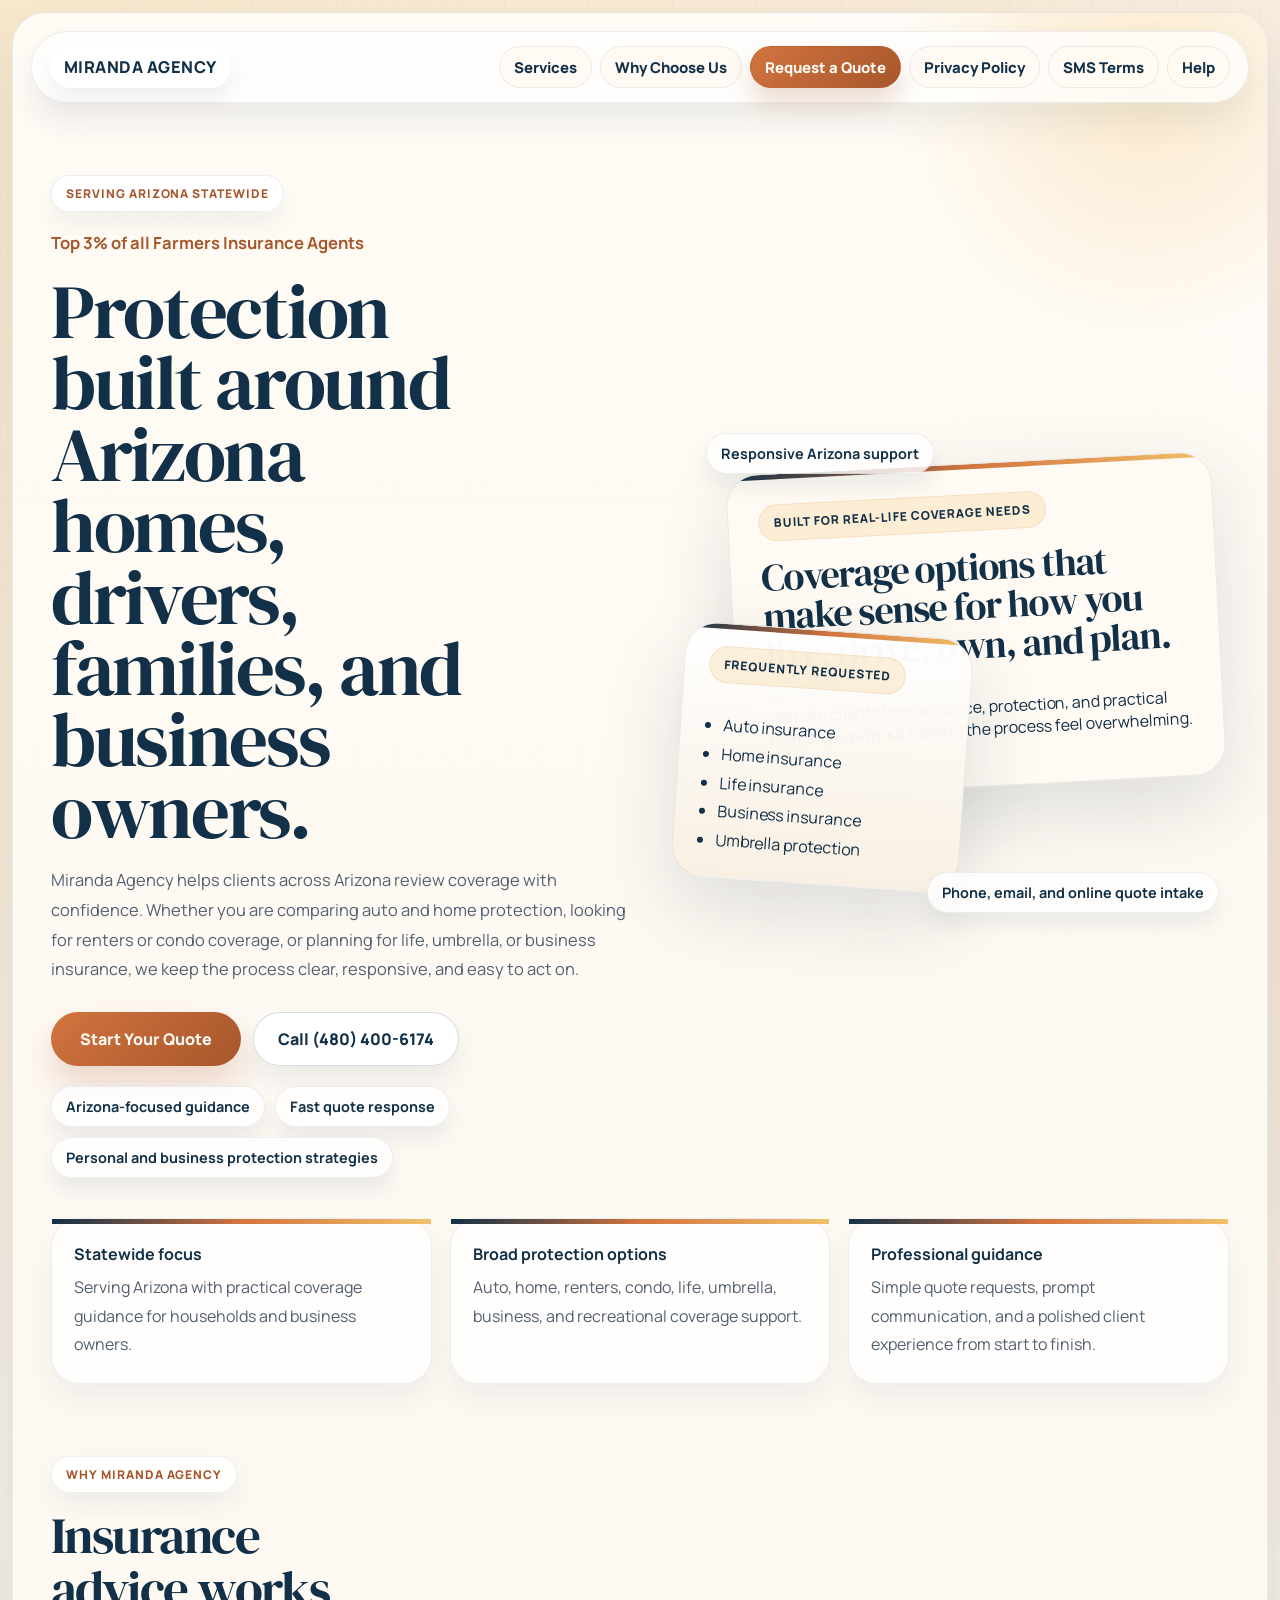
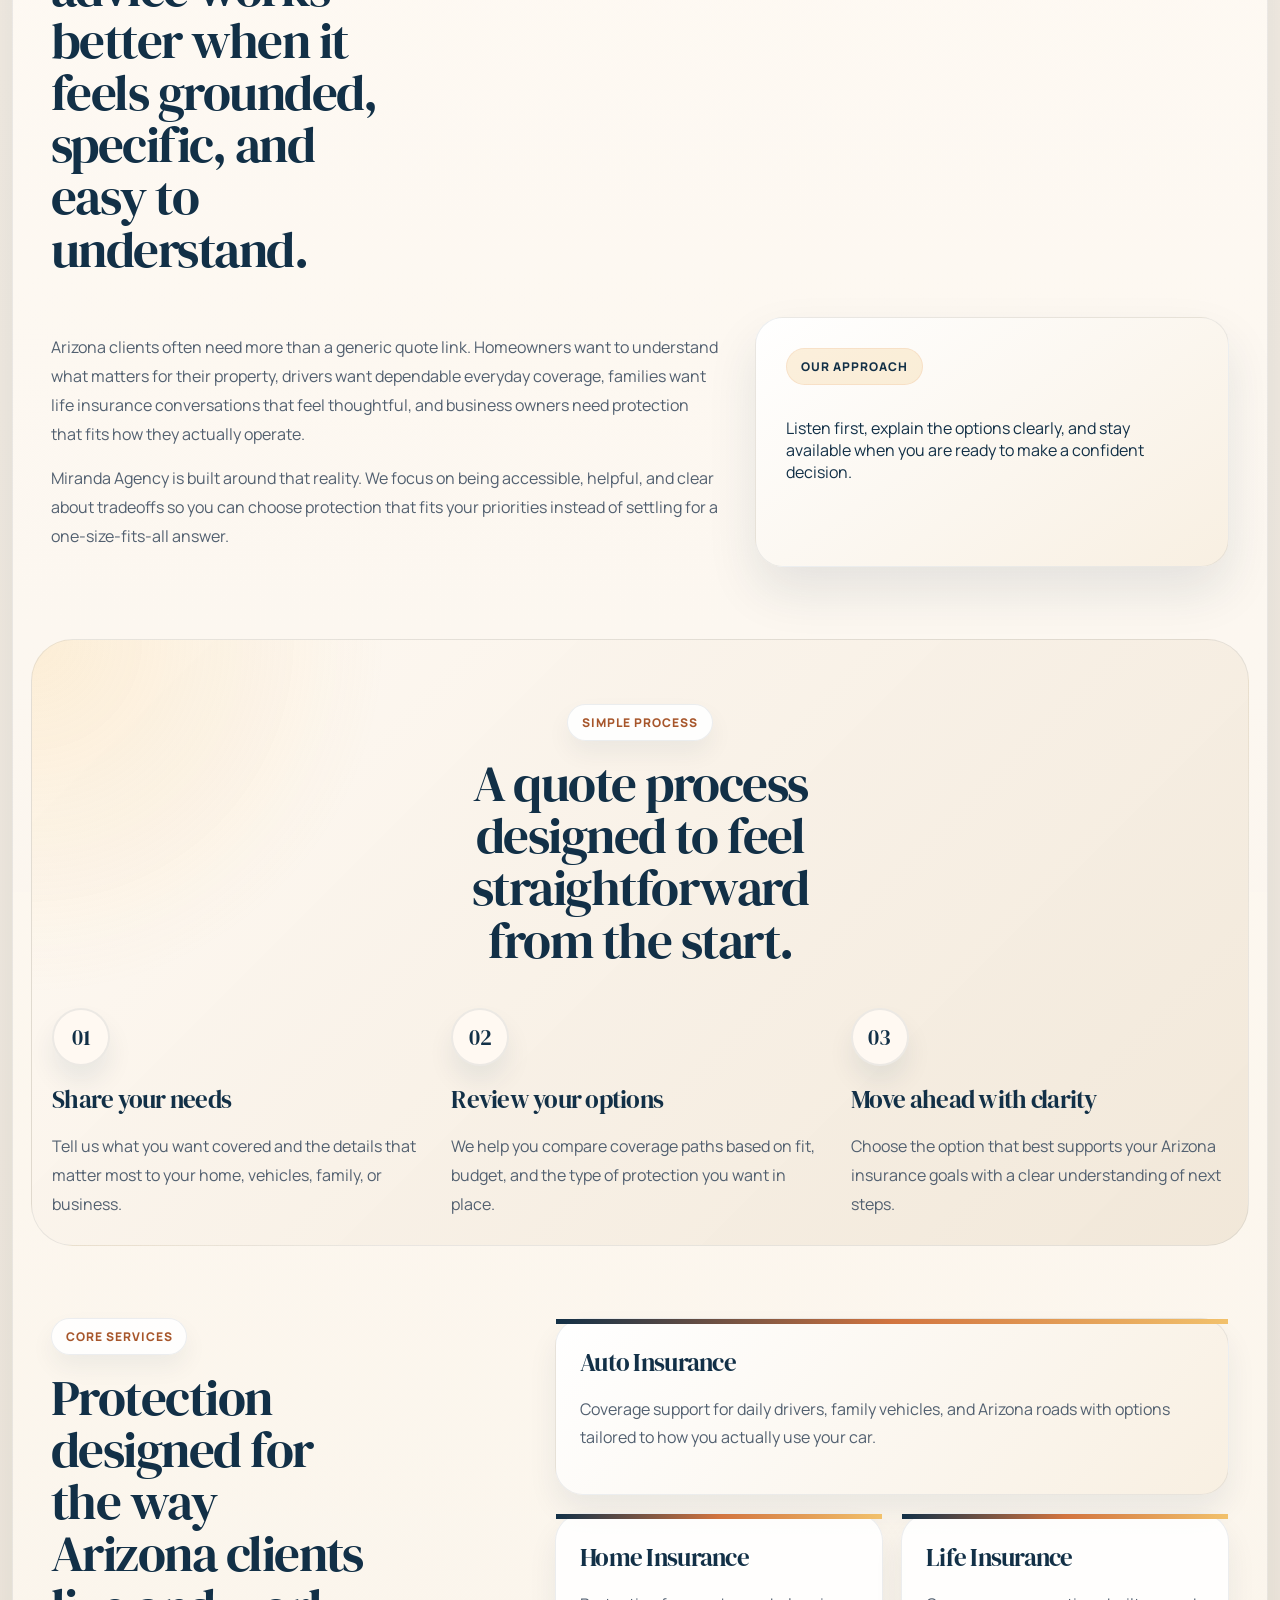
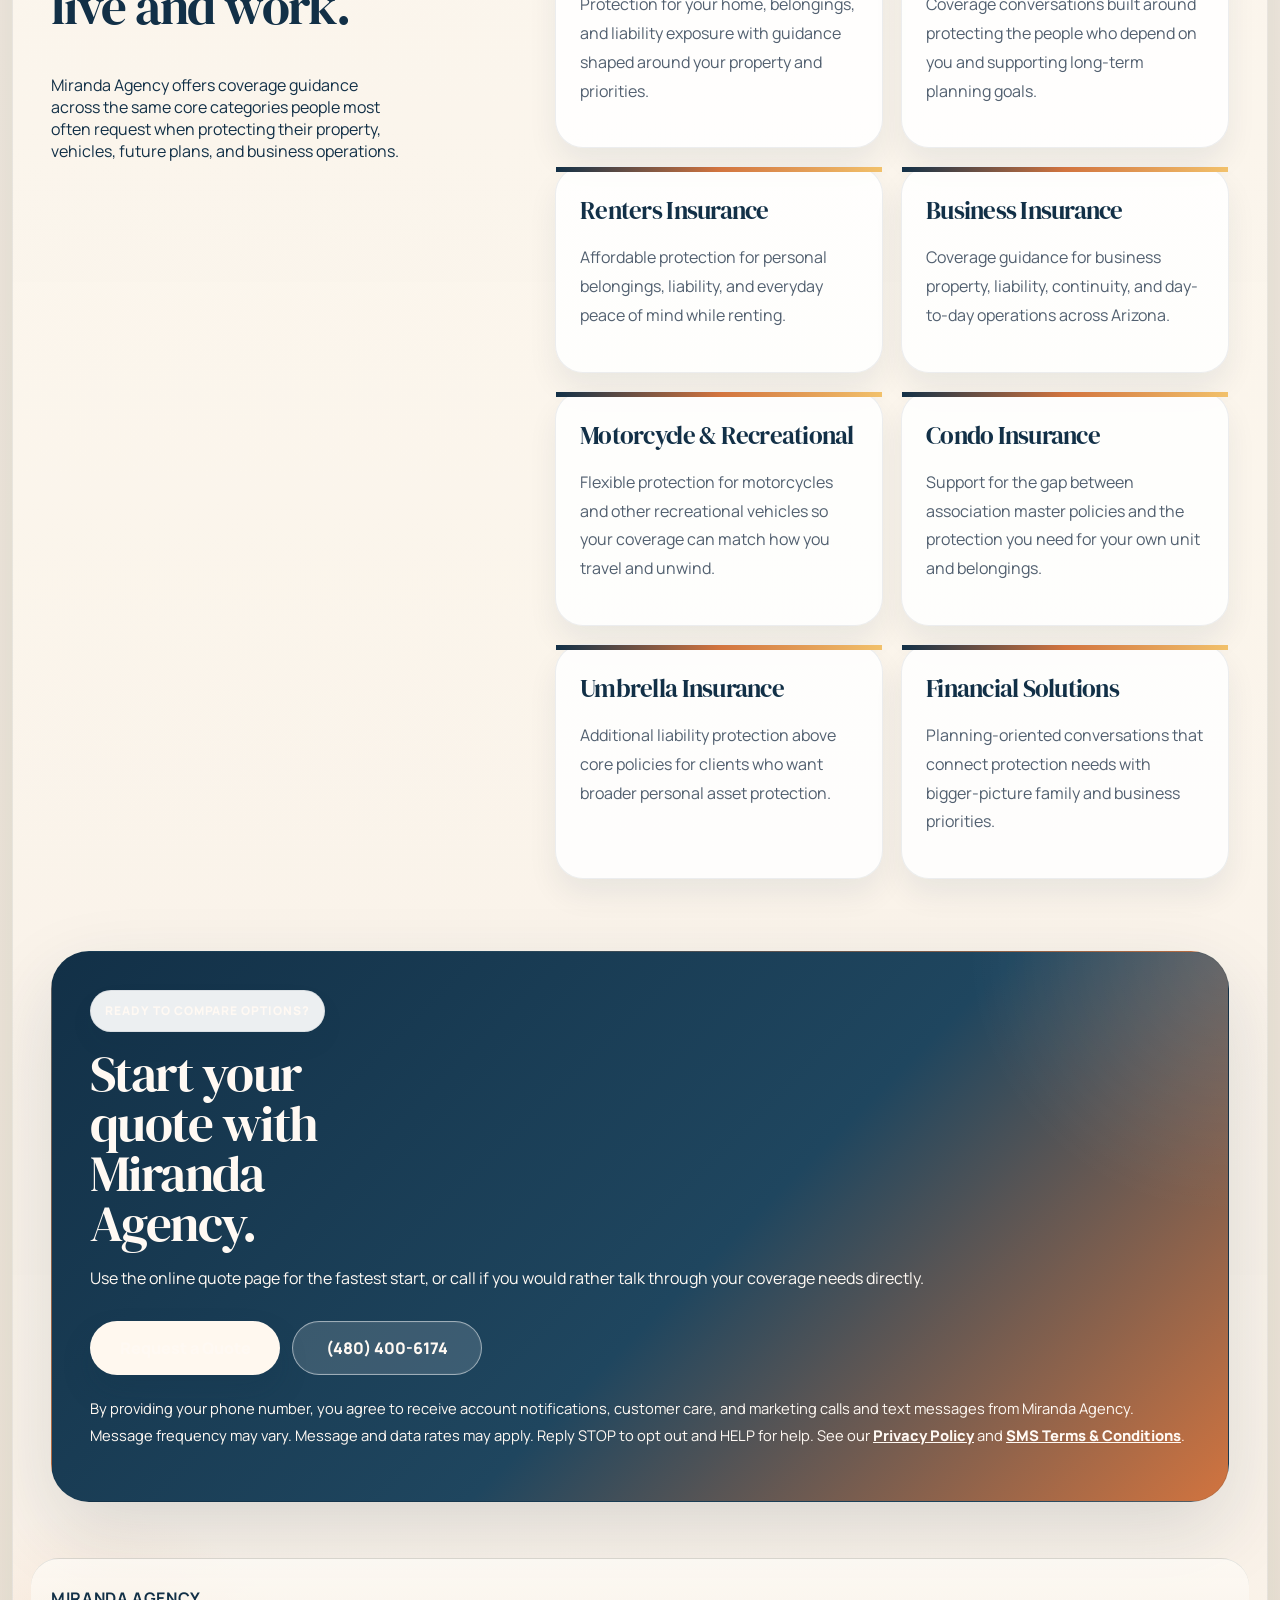
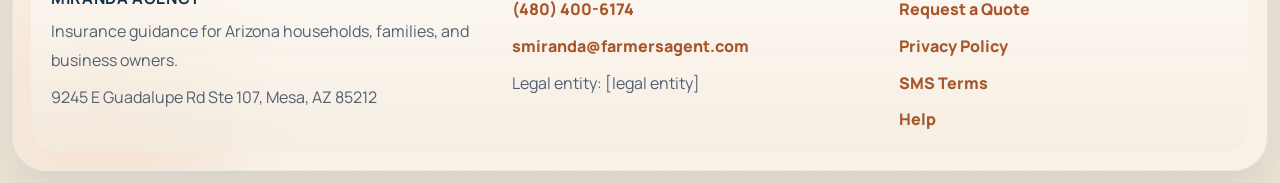
==== commit 3550d07b: "Add files via upload" ====
--- a/index.html
+++ b/index.html
@@ -3,24 +3,24 @@
 <head>
   <meta charset="UTF-8" />
   <meta name="viewport" content="width=device-width, initial-scale=1.0" />
-  <title>Delander Insurance Agency | Insurance Solutions Across Arizona</title>
+  <title>Miranda Agency | Arizona Insurance Guidance</title>
   <meta
     name="description"
-    content="Delander Insurance Agency helps Arizona families and businesses protect what matters with home, auto, commercial, specialty, and life insurance guidance."
+    content="Miranda Agency helps Arizona households and business owners compare auto, home, life, renters, condo, umbrella, business, and recreational insurance with responsive local guidance."
   />
   <link rel="preconnect" href="https://fonts.googleapis.com" />
   <link rel="preconnect" href="https://fonts.gstatic.com" crossorigin />
-  <link href="https://fonts.googleapis.com/css2?family=Montserrat:wght@500;600;700;800&family=Source+Sans+3:wght@400;500;600;700&display=swap" rel="stylesheet" />
+  <link href="https://fonts.googleapis.com/css2?family=DM+Serif+Display:ital@0;1&family=Manrope:wght@400;500;600;700;800&display=swap" rel="stylesheet" />
   <link rel="stylesheet" href="styles.css" />
 </head>
 <body>
-  <div class="page-shell">
+  <div class="site-frame">
     <nav class="site-nav" aria-label="Primary">
-      <a href="index.html" class="brand-mark active">Delander Insurance Agency</a>
+      <a href="index.html" class="brand active">Miranda Agency</a>
       <div class="nav-links">
         <a href="#services">Services</a>
-        <a href="#why-us">Why Us</a>
-        <a href="quote.html" class="nav-cta">Get a Quote</a>
+        <a href="#approach">Why Choose Us</a>
+        <a href="quote.html" class="nav-cta">Request a Quote</a>
         <a href="privacy-policy.html">Privacy Policy</a>
         <a href="sms-terms.html">SMS Terms</a>
         <a href="help.html">Help</a>
@@ -28,114 +28,111 @@
     </nav>
 
     <main>
-      <section class="hero-section">
+      <section class="hero">
         <div class="hero-copy">
-          <p class="eyebrow">Arizona insurance guidance</p>
-          <p class="brand-line">Coverage You Can Trust. Service You Can Feel.</p>
-          <h1>Coverage built for real homes, real roads, and real businesses in Arizona.</h1>
+          <p class="eyebrow">Serving Arizona statewide</p>
+          <p class="hero-kicker">Top 3% of all Farmers Insurance Agents</p>
+          <h1>Protection built around Arizona homes, drivers, families, and business owners.</h1>
           <p class="hero-text">
-            Delander Insurance Agency helps individuals, families, and business owners across Arizona compare protection with
-            clarity. From home and auto to commercial, specialty, and life coverage, we make the process feel
-            personal, responsive, and easy to trust.
+            Miranda Agency helps clients across Arizona review coverage with confidence. Whether you are
+            comparing auto and home protection, looking for renters or condo coverage, or planning for life,
+            umbrella, or business insurance, we keep the process clear, responsive, and easy to act on.
           </p>
-          <div class="hero-actions">
-            <a class="btn btn-solid" href="quote.html">Start Your Quote</a>
-            <a class="btn btn-outline" href="tel:6029001014">Call 602-900-1014</a>
+          <div class="button-row">
+            <a class="btn btn-primary" href="quote.html">Start Your Quote</a>
+            <a class="btn btn-secondary" href="tel:4804006174">Call (480) 400-6174</a>
           </div>
-          <div class="hero-tags" aria-label="Key agency benefits">
-            <span>Arizona-focused support</span>
-            <span>Fast quote follow-up</span>
-            <span>Auto, home, life, renters, business, condo, umbrella</span>
+          <div class="tag-row" aria-label="Agency highlights">
+            <span>Arizona-focused guidance</span>
+            <span>Fast quote response</span>
+            <span>Personal and business protection strategies</span>
           </div>
         </div>
 
-        <div class="hero-panel" aria-label="Agency highlights">
-          <article class="floating-card card-primary">
-            <p class="card-label">What clients want most</p>
-            <h2>Protection that fits the way Arizona life actually moves.</h2>
+        <div class="hero-art" aria-label="Miranda Agency highlights">
+          <article class="hero-card hero-card-main">
+            <p class="card-label">Built for real-life coverage needs</p>
+            <h2>Coverage options that make sense for how you live, drive, own, and plan.</h2>
             <p>
-              We help you compare options for your property, vehicles, business operations, and long-term family plans
-              without burying you in insurance jargon.
+              We help clients balance price, protection, and practical next steps without making the process feel overwhelming.
             </p>
           </article>
 
-          <article class="floating-card card-secondary">
-            <p class="card-label">Popular requests</p>
+          <article class="hero-card hero-card-list">
+            <p class="card-label">Frequently requested</p>
             <ul>
               <li>Auto insurance</li>
               <li>Home insurance</li>
-              <li>Renters insurance</li>
               <li>Life insurance</li>
               <li>Business insurance</li>
+              <li>Umbrella protection</li>
             </ul>
           </article>
 
-          <div class="mini-pill pill-top">Responsive local service</div>
-          <div class="mini-pill pill-bottom">Quotes tailored for Arizona</div>
-        </div>
-      </section>
-
-      <section class="metrics-strip" aria-label="Agency value">
+          <div class="floating-note note-top">Responsive Arizona support</div>
+          <div class="floating-note note-bottom">Phone, email, and online quote intake</div>
+        </div>
+      </section>
+
+      <section class="metrics-strip" aria-label="Agency benefits">
         <div>
-          <strong>Coverage You Can Trust.</strong>
-          <span>Focused on protecting households and businesses across the state.</span>
+          <strong>Statewide focus</strong>
+          <span>Serving Arizona with practical coverage guidance for households and business owners.</span>
         </div>
         <div>
-          <strong>Service You Can Feel.</strong>
-          <span>Auto, home, renters, life, business, condo, umbrella, and recreational coverage in one place.</span>
+          <strong>Broad protection options</strong>
+          <span>Auto, home, renters, condo, life, umbrella, business, and recreational coverage support.</span>
         </div>
         <div>
-          <strong>Clear next steps</strong>
-          <span>Quick quote intake, real follow-up, and guidance you can act on.</span>
-        </div>
-      </section>
-
-      <section id="why-us" class="story-section">
+          <strong>Professional guidance</strong>
+          <span>Simple quote requests, prompt communication, and a polished client experience from start to finish.</span>
+        </div>
+      </section>
+
+      <section id="approach" class="story-section">
         <div class="section-head">
-          <p class="eyebrow">Why Delander Insurance Agency</p>
-          <h2>Insurance decisions feel better when the advice is grounded and specific.</h2>
+          <p class="eyebrow">Why Miranda Agency</p>
+          <h2>Insurance advice works better when it feels grounded, specific, and easy to understand.</h2>
         </div>
         <div class="story-grid">
           <div class="story-copy">
             <p>
-              Arizona policyholders often need more than a generic quote. Homeowners may be balancing property concerns,
-              drivers need dependable auto protection, business owners need coverage that supports daily operations, and
-              families want life insurance decisions to feel thoughtful instead of rushed.
+              Arizona clients often need more than a generic quote link. Homeowners want to understand what matters for
+              their property, drivers want dependable everyday coverage, families want life insurance conversations that
+              feel thoughtful, and business owners need protection that fits how they actually operate.
             </p>
             <p>
-              Delander Insurance Agency is built around that reality. We focus on straightforward communication, personalized
-              recommendations, and coverage conversations that respect both your budget and your priorities.
+              Miranda Agency is built around that reality. We focus on being accessible, helpful, and clear
+              about tradeoffs so you can choose protection that fits your priorities instead of settling for a one-size-fits-all answer.
             </p>
           </div>
           <aside class="promise-card">
             <p class="card-label">Our approach</p>
-            <p>
-              Explain the tradeoffs clearly, move quickly when you are ready, and stay available when questions come up.
-            </p>
+            <p>Listen first, explain the options clearly, and stay available when you are ready to make a confident decision.</p>
           </aside>
         </div>
       </section>
 
-      <section class="process-section" aria-label="How quoting works">
+      <section class="process-section" aria-label="How the process works">
         <div class="section-head centered">
           <p class="eyebrow">Simple process</p>
-          <h2>From first contact to coverage, the path stays clear.</h2>
+          <h2>A quote process designed to feel straightforward from the start.</h2>
         </div>
         <div class="process-grid">
           <article class="process-step">
-            <span class="step-id">01</span>
-            <h3>Share the basics</h3>
-            <p>Tell us what you need insured and the details that matter most to your situation.</p>
+            <span class="step-number">01</span>
+            <h3>Share your needs</h3>
+            <p>Tell us what you want covered and the details that matter most to your home, vehicles, family, or business.</p>
           </article>
           <article class="process-step">
-            <span class="step-id">02</span>
+            <span class="step-number">02</span>
             <h3>Review your options</h3>
-            <p>We help compare coverage paths for price, fit, and practical protection.</p>
+            <p>We help you compare coverage paths based on fit, budget, and the type of protection you want in place.</p>
           </article>
           <article class="process-step">
-            <span class="step-id">03</span>
-            <h3>Move forward confidently</h3>
-            <p>Select the plan that makes sense for your Arizona home, vehicles, business, or family goals.</p>
+            <span class="step-number">03</span>
+            <h3>Move ahead with clarity</h3>
+            <p>Choose the option that best supports your Arizona insurance goals with a clear understanding of next steps.</p>
           </article>
         </div>
       </section>
@@ -143,66 +140,48 @@
       <section id="services" class="services-section">
         <div class="section-head services-head">
           <p class="eyebrow">Core services</p>
-          <h2>Protection designed around the way you live and work.</h2>
+          <h2>Protection designed for the way Arizona clients live and work.</h2>
           <p>
-            Every policy conversation starts with your priorities, then we shape recommendations around the coverage
-            categories most often featured across national carrier agent offerings and local Arizona needs.
+            Miranda Agency offers coverage guidance across the same core categories people most often request
+            when protecting their property, vehicles, future plans, and business operations.
           </p>
         </div>
         <div class="services-grid">
           <article class="service-card feature-card">
             <h3>Auto Insurance</h3>
-            <p>
-              Coverage for daily drivers, family vehicles, and Arizona roads with options built around how you actually drive.
-            </p>
+            <p>Coverage support for daily drivers, family vehicles, and Arizona roads with options tailored to how you actually use your car.</p>
           </article>
           <article class="service-card">
             <h3>Home Insurance</h3>
-            <p>
-              Protection for your home, belongings, and liability exposure with guidance tailored to your property.
-            </p>
+            <p>Protection for your home, belongings, and liability exposure with guidance shaped around your property and priorities.</p>
           </article>
           <article class="service-card">
             <h3>Life Insurance</h3>
-            <p>
-              Help protect the people who depend on you with coverage built around long-term planning and family priorities.
-            </p>
+            <p>Coverage conversations built around protecting the people who depend on you and supporting long-term planning goals.</p>
           </article>
           <article class="service-card">
             <h3>Renters Insurance</h3>
-            <p>
-              Affordable protection for personal belongings, liability, and everyday peace of mind for renters.
-            </p>
+            <p>Affordable protection for personal belongings, liability, and everyday peace of mind while renting.</p>
           </article>
           <article class="service-card">
             <h3>Business Insurance</h3>
-            <p>
-              Coverage support for operations, property, liability, and growth for Arizona business owners.
-            </p>
+            <p>Coverage guidance for business property, liability, continuity, and day-to-day operations across Arizona.</p>
           </article>
           <article class="service-card">
             <h3>Motorcycle &amp; Recreational</h3>
-            <p>
-              Flexible protection for motorcycles, boats, ATVs, travel trailers, motor homes, and other adventure vehicles.
-            </p>
+            <p>Flexible protection for motorcycles and other recreational vehicles so your coverage can match how you travel and unwind.</p>
           </article>
           <article class="service-card">
             <h3>Condo Insurance</h3>
-            <p>
-              Coverage that helps bridge the space between your association policy and your personal property needs.
-            </p>
+            <p>Support for the gap between association master policies and the protection you need for your own unit and belongings.</p>
           </article>
           <article class="service-card">
             <h3>Umbrella Insurance</h3>
-            <p>
-              Added liability protection above core policies for broader personal asset protection.
-            </p>
+            <p>Additional liability protection above core policies for clients who want broader personal asset protection.</p>
           </article>
           <article class="service-card">
             <h3>Financial Solutions</h3>
-            <p>
-              Guidance-oriented conversations around future planning and protection priorities, presented in a practical way.
-            </p>
+            <p>Planning-oriented conversations that connect protection needs with bigger-picture family and business priorities.</p>
           </article>
         </div>
       </section>
@@ -210,20 +189,20 @@
       <section class="cta-section">
         <div class="cta-copy">
           <p class="eyebrow">Ready to compare options?</p>
-          <h2>Start your quote with Delander Insurance Agency today.</h2>
+          <h2>Start your quote with Miranda Agency.</h2>
           <p>
-            Use the quote form for the fastest start, or call directly if you would rather talk through your needs with
-            a real person.
+            Use the online quote page for the fastest start, or call if you would rather talk through your coverage
+            needs directly.
           </p>
         </div>
-        <div class="hero-actions">
-          <a class="btn btn-light" href="quote.html">Get a Quote</a>
-          <a class="btn btn-ghost" href="tel:6029001014">602-900-1014</a>
+        <div class="button-row">
+          <a class="btn btn-light" href="quote.html">Request a Quote</a>
+          <a class="btn btn-outline-light" href="tel:4804006174">(480) 400-6174</a>
         </div>
         <p class="consent-note">
-          By providing your phone number, you agree to receive account notifications, customer care, and marketing calls
-          and text messages from Josh Delander Agency LLC. Message frequency may vary. Message and data rates may apply.
-          Reply STOP to opt out and HELP for help. See our <a href="privacy-policy.html">Privacy Policy</a> and
+          By providing your phone number, you agree to receive account notifications, customer care, and marketing
+          calls and text messages from Miranda Agency. Message frequency may vary. Message and data rates may
+          apply. Reply STOP to opt out and HELP for help. See our <a href="privacy-policy.html">Privacy Policy</a> and
           <a href="sms-terms.html">SMS Terms &amp; Conditions</a>.
         </p>
       </section>
@@ -231,20 +210,20 @@
 
     <footer class="site-footer">
       <div>
-        <strong>Josh Delander Agency LLC</strong>
-        <p>Coverage You Can Trust. Service You Can Feel.</p>
-        <p>20819 N Cave Creek Rd., Ste D-103, Phoenix, AZ 85024</p>
+        <strong>Miranda Agency</strong>
+        <p>Insurance guidance for Arizona households, families, and business owners.</p>
+        <p>9245 E Guadalupe Rd Ste 107, Mesa, AZ 85212</p>
       </div>
       <div>
-        <p><a href="tel:6029001014">602-900-1014</a></p>
-        <p><a href="mailto:info@delanderagency.com">info@delanderagency.com</a></p>
+        <p><a href="tel:4804006174">(480) 400-6174</a></p>
+        <p><a href="mailto:smiranda@farmersagent.com">smiranda@farmersagent.com</a></p>
+        <p><span>Legal entity: [legal entity]</span></p>
       </div>
       <div>
-        <p><a href="quote.html">Get a Quote</a></p>
+        <p><a href="quote.html">Request a Quote</a></p>
         <p><a href="privacy-policy.html">Privacy Policy</a></p>
         <p><a href="sms-terms.html">SMS Terms</a></p>
         <p><a href="help.html">Help</a></p>
-        <p>Copyright April 2026 Josh Delander Agency LLC</p>
       </div>
     </footer>
   </div>
--- a/styles.css
+++ b/styles.css
@@ -1,21 +1,16 @@
-@import url('https://fonts.googleapis.com/css2?family=Montserrat:wght@500;600;700;800&family=Source+Sans+3:wght@400;500;600;700&display=swap');
+@import url('https://fonts.googleapis.com/css2?family=DM+Serif+Display:ital@0;1&family=Manrope:wght@400;500;600;700;800&display=swap');
 
 :root {
-  --bg: #eef4fb;
-  --paper: rgba(255, 255, 255, 0.95);
-  --surface: #f8fbff;
-  --line: rgba(53, 57, 80, 0.12);
-  --text: #173154;
-  --muted: #48617d;
-  --navy: #1c428b;
-  --blue: #2f5fa8;
-  --light-blue: #a6c3e9;
-  --pale-blue: #eaf2fb;
-  --red: #e11631;
-  --deep-red: #a20f30;
-  --white: #ffffff;
-  --shadow-soft: 0 24px 60px rgba(28, 66, 139, 0.12);
-  --shadow-strong: 0 28px 80px rgba(28, 66, 139, 0.18);
+  --bg: #f3ece2;
+  --paper: rgba(255, 250, 243, 0.94);
+  --ink: #123047;
+  --muted: #526070;
+  --accent: #d2743f;
+  --accent-soft: #f2c16b;
+  --accent-dark: #a7562b;
+  --cream: #fff9f2;
+  --shadow-soft: 0 24px 50px rgba(18, 48, 71, 0.1);
+  --shadow-strong: 0 30px 80px rgba(18, 48, 71, 0.14);
 }
 
 * { box-sizing: border-box; }
@@ -23,12 +18,12 @@
 
 body {
   margin: 0;
-  color: var(--text);
-  font-family: 'Source Sans 3', sans-serif;
+  color: var(--ink);
+  font-family: 'Manrope', sans-serif;
   background:
-    radial-gradient(circle at 0% 0%, rgba(166, 195, 233, 0.42), transparent 26%),
-    radial-gradient(circle at 100% 12%, rgba(225, 22, 49, 0.1), transparent 22%),
-    linear-gradient(180deg, #f6faff 0%, #eef4fb 44%, #e8f0f9 100%);
+    radial-gradient(circle at top left, rgba(242, 193, 107, 0.28), transparent 28%),
+    radial-gradient(circle at 85% 14%, rgba(210, 116, 63, 0.14), transparent 20%),
+    linear-gradient(180deg, #f9f2e8 0%, #f3ece2 40%, #eee4d6 100%);
 }
 
 body::before {
@@ -37,55 +32,49 @@
   inset: 0;
   pointer-events: none;
   background:
-    linear-gradient(115deg, rgba(255, 255, 255, 0.2), transparent 35%),
-    repeating-linear-gradient(
-      90deg,
-      rgba(28, 66, 139, 0.02) 0,
-      rgba(28, 66, 139, 0.02) 1px,
-      transparent 1px,
-      transparent 36px
-    );
-}
-
-.page-shell {
+    linear-gradient(120deg, rgba(255, 255, 255, 0.14), transparent 34%),
+    repeating-linear-gradient(90deg, rgba(18, 48, 71, 0.02) 0, rgba(18, 48, 71, 0.02) 1px, transparent 1px, transparent 42px);
+}
+
+.site-frame {
+  position: relative;
   width: min(1320px, calc(100% - 24px));
   min-height: calc(100vh - 24px);
   margin: 12px auto;
   padding: 18px;
-  border: 1px solid rgba(29, 36, 51, 0.08);
-  border-radius: 32px;
-  background: linear-gradient(180deg, rgba(255, 255, 255, 0.98), rgba(245, 250, 255, 0.98));
+  border-radius: 34px;
+  border: 1px solid rgba(18, 48, 71, 0.08);
+  background: linear-gradient(180deg, rgba(255, 251, 246, 0.98), rgba(249, 242, 232, 0.96));
   box-shadow: var(--shadow-soft);
-  position: relative;
   overflow: hidden;
 }
 
-.page-shell::before,
-.page-shell::after {
+.site-frame::before,
+.site-frame::after {
   content: '';
   position: absolute;
   border-radius: 50%;
   pointer-events: none;
 }
 
-.page-shell::before {
-  width: 520px;
-  height: 520px;
-  top: -180px;
-  right: -120px;
-  background: radial-gradient(circle, rgba(166, 195, 233, 0.34), transparent 64%);
-}
-
-.page-shell::after {
+.site-frame::before {
+  width: 560px;
+  height: 560px;
+  top: -210px;
+  right: -160px;
+  background: radial-gradient(circle, rgba(242, 193, 107, 0.3), transparent 64%);
+}
+
+.site-frame::after {
   width: 420px;
   height: 420px;
-  bottom: -140px;
-  left: -110px;
-  background: radial-gradient(circle, rgba(225, 22, 49, 0.1), transparent 68%);
+  left: -120px;
+  bottom: -150px;
+  background: radial-gradient(circle, rgba(210, 116, 63, 0.14), transparent 68%);
 }
 
 .site-nav,
-.hero-section,
+.hero,
 .metrics-strip,
 .story-section,
 .process-section,
@@ -101,30 +90,37 @@
 
 .site-nav {
   display: flex;
+  justify-content: space-between;
   align-items: center;
-  justify-content: space-between;
   gap: 18px;
   padding: 14px 18px;
   border-radius: 999px;
-  background: rgba(255, 255, 255, 0.9);
-  border: 1px solid rgba(28, 66, 139, 0.1);
+  background: rgba(255, 255, 255, 0.75);
+  border: 1px solid rgba(18, 48, 71, 0.08);
   backdrop-filter: blur(18px);
-  box-shadow: 0 16px 32px rgba(28, 66, 139, 0.08);
-}
-
-.brand-mark,
+  box-shadow: 0 18px 36px rgba(18, 48, 71, 0.08);
+}
+
+.brand,
 .nav-links a {
+  color: var(--ink);
   text-decoration: none;
-  color: var(--navy);
   font-weight: 800;
 }
 
-.brand-mark {
-  letter-spacing: 0.03em;
+.brand {
   padding: 10px 14px;
   border-radius: 999px;
-  font-size: 1.04rem;
+  font-size: 1.02rem;
+  letter-spacing: 0.03em;
   text-transform: uppercase;
+}
+
+.brand.active,
+.nav-links a:hover,
+.nav-links a.active {
+  background: rgba(255, 255, 255, 0.92);
+  box-shadow: 0 12px 24px rgba(18, 48, 71, 0.08);
 }
 
 .nav-links {
@@ -137,53 +133,29 @@
 .nav-links a {
   padding: 10px 14px;
   border-radius: 999px;
-  font-size: 0.92rem;
-  background: rgba(234, 242, 251, 0.58);
-  border: 1px solid rgba(28, 66, 139, 0.08);
-}
-
-.nav-links a:hover,
-.nav-links a.active,
-.brand-mark.active {
-  background: var(--white);
-  color: var(--navy);
-  box-shadow: 0 12px 24px rgba(26, 36, 59, 0.08);
-}
-
-.nav-links a.active {
-  border: 1px solid rgba(34, 49, 76, 0.12);
+  background: rgba(255, 249, 242, 0.82);
+  border: 1px solid rgba(18, 48, 71, 0.08);
+  font-size: 0.93rem;
 }
 
 .nav-links a.nav-cta {
-  color: var(--white);
-  background: linear-gradient(135deg, var(--red), var(--deep-red));
-  border: 1px solid rgba(162, 15, 48, 0.24);
-  box-shadow: 0 14px 26px rgba(162, 15, 48, 0.2);
-}
-
-.nav-links a.nav-cta:hover,
-.nav-links a.nav-cta.active {
-  color: var(--white);
-  background: linear-gradient(135deg, #c8132d, var(--deep-red));
-  box-shadow: 0 16px 28px rgba(162, 15, 48, 0.24);
-}
-
-.site-nav .brand-mark.active {
-  padding: 12px 18px;
-  font-size: 1.28rem;
-  box-shadow: 0 14px 28px rgba(26, 36, 59, 0.1);
-}
-
-.hero-section {
+  color: #fffaf5;
+  background: linear-gradient(135deg, var(--accent), var(--accent-dark));
+  border-color: rgba(167, 86, 43, 0.24);
+  box-shadow: 0 14px 26px rgba(167, 86, 43, 0.22);
+}
+
+.hero {
   display: grid;
   grid-template-columns: minmax(0, 1.02fr) minmax(320px, 0.98fr);
   gap: 38px;
-  padding: 68px 20px 34px;
+  padding: 72px 20px 34px;
   align-items: center;
 }
 
 .eyebrow,
-.card-label {
+.card-label,
+.quote-badge {
   display: inline-flex;
   margin: 0 0 16px;
   padding: 9px 14px;
@@ -195,35 +167,37 @@
 }
 
 .eyebrow {
-  color: var(--blue);
-  background: rgba(255, 255, 255, 0.94);
-  box-shadow: 0 12px 24px rgba(28, 66, 139, 0.08);
-  border: 1px solid rgba(28, 66, 139, 0.08);
-}
-
-.card-label {
-  color: var(--deep-red);
-  background: rgba(255, 244, 246, 0.95);
-  border: 1px solid rgba(225, 22, 49, 0.08);
+  color: var(--accent-dark);
+  background: rgba(255, 255, 255, 0.92);
+  border: 1px solid rgba(18, 48, 71, 0.08);
+  box-shadow: 0 12px 24px rgba(18, 48, 71, 0.06);
+}
+
+.card-label,
+.quote-badge {
+  color: var(--ink);
+  background: rgba(242, 193, 107, 0.22);
+  border: 1px solid rgba(210, 116, 63, 0.12);
 }
 
 h1,
 h2,
 h3 {
   margin-top: 0;
-  font-family: 'Montserrat', sans-serif;
-  letter-spacing: -0.035em;
-}
-
-.hero-section h1 {
+  font-family: 'DM Serif Display', serif;
+  font-weight: 400;
+  letter-spacing: -0.03em;
+}
+
+.hero h1 {
   max-width: 11ch;
   margin-bottom: 0;
-  font-size: clamp(3rem, 6vw, 5.4rem);
-  line-height: 0.95;
-}
-
+  font-size: clamp(3.2rem, 6vw, 5.5rem);
+  line-height: 0.93;
+}
+
+.hero-kicker,
 .hero-text,
-.brand-line,
 .story-copy p,
 .service-card p,
 .process-step p,
@@ -235,30 +209,28 @@
 .site-footer p,
 .metrics-strip span,
 .cta-copy p,
-.consent-note {
+.consent-note,
+.placeholder-panel p {
   color: var(--muted);
-  line-height: 1.78;
-}
-
-.brand-line {
-  margin: 0 0 16px;
-  color: var(--deep-red);
-  font-size: 1.08rem;
+  line-height: 1.8;
+}
+
+.hero-kicker {
+  margin: 0 0 18px;
+  color: var(--accent-dark);
+  font-size: 1.04rem;
   font-weight: 700;
-  letter-spacing: 0.01em;
-}
-
-.centered-line {
-  text-align: center;
-}
+}
+
+.centered-line { text-align: center; }
 
 .hero-text {
   max-width: 620px;
   margin-top: 18px;
-  font-size: 1.05rem;
-}
-
-.hero-actions {
+  font-size: 1.03rem;
+}
+
+.button-row {
   display: flex;
   flex-wrap: wrap;
   gap: 12px;
@@ -267,109 +239,78 @@
 
 .btn {
   display: inline-flex;
+  justify-content: center;
   align-items: center;
-  justify-content: center;
-  min-width: 180px;
+  min-width: 190px;
   padding: 15px 24px;
   border-radius: 999px;
   text-decoration: none;
   font-weight: 800;
-  transition: transform 0.2s ease, box-shadow 0.2s ease;
+  transition: transform 0.2s ease, box-shadow 0.2s ease, background 0.2s ease;
 }
 
 .btn:hover { transform: translateY(-2px); }
 
-.btn-solid {
-  color: var(--white);
-  background: linear-gradient(135deg, var(--red), var(--deep-red));
-  box-shadow: 0 20px 36px rgba(162, 15, 48, 0.24);
-}
-
-.btn-outline {
-  color: var(--navy);
-  background: rgba(255, 255, 255, 0.96);
-  border: 1px solid rgba(28, 66, 139, 0.2);
-  box-shadow: 0 14px 26px rgba(28, 66, 139, 0.08);
+.btn-primary {
+  color: #fffaf5;
+  background: linear-gradient(135deg, var(--accent), var(--accent-dark));
+  box-shadow: 0 18px 34px rgba(167, 86, 43, 0.22);
+}
+
+.btn-secondary {
+  color: var(--ink);
+  background: rgba(255, 255, 255, 0.94);
+  border: 1px solid rgba(18, 48, 71, 0.16);
+  box-shadow: 0 14px 28px rgba(18, 48, 71, 0.08);
 }
 
 .btn-light {
-  color: var(--navy);
-  background: var(--white);
-  box-shadow: 0 16px 28px rgba(17, 25, 40, 0.18);
-}
-
-.btn-ghost {
-  color: var(--white);
-  border: 1px solid rgba(255, 255, 255, 0.62);
-  background: rgba(255, 255, 255, 0.18);
-  box-shadow: inset 0 0 0 1px rgba(255, 255, 255, 0.08);
-}
-
-.cta-section .btn-light {
-  color: var(--navy);
-  background: #fff7ee;
-  border: 1px solid rgba(34, 49, 76, 0.16);
-}
-
-.cta-section .btn-ghost {
-  color: #fff9f2;
-  background: rgba(22, 34, 58, 0.34);
-  border: 1px solid rgba(255, 255, 255, 0.52);
-}
-
-.btn-outline:hover,
-.btn-light:hover {
-  background: var(--white);
-  box-shadow: 0 18px 30px rgba(17, 25, 40, 0.16);
-}
-
-.btn-ghost:hover {
-  background: rgba(255, 255, 255, 0.28);
-  box-shadow: 0 16px 28px rgba(17, 25, 40, 0.18);
-}
-
-.cta-section .btn-light:hover {
-  background: #ffffff;
-}
-
-.cta-section .btn-ghost:hover {
-  background: rgba(22, 34, 58, 0.5);
-}
-
-.hero-tags {
+  color: var(--ink);
+  background: #fff8ef;
+  box-shadow: 0 16px 30px rgba(18, 48, 71, 0.18);
+}
+
+.btn-outline-light {
+  color: #fff9f4;
+  background: rgba(255, 255, 255, 0.14);
+  border: 1px solid rgba(255, 255, 255, 0.5);
+  box-shadow: inset 0 0 0 1px rgba(255, 255, 255, 0.04);
+}
+
+.tag-row {
   display: flex;
   flex-wrap: wrap;
   gap: 10px;
   margin-top: 20px;
 }
 
-.hero-tags span,
-.mini-pill {
+.tag-row span,
+.floating-note {
   padding: 10px 14px;
   border-radius: 999px;
   background: rgba(255, 255, 255, 0.82);
-  color: var(--navy);
+  color: var(--ink);
   font-size: 0.9rem;
   font-weight: 700;
-  box-shadow: 0 12px 22px rgba(28, 66, 139, 0.08);
-  border: 1px solid rgba(28, 66, 139, 0.08);
-}
-
-.hero-panel {
-  min-height: 460px;
+  border: 1px solid rgba(18, 48, 71, 0.08);
+  box-shadow: 0 12px 22px rgba(18, 48, 71, 0.08);
+}
+
+.hero-art {
   position: relative;
-}
-
-.floating-card {
+  min-height: 470px;
+}
+
+.hero-card {
   position: absolute;
   border-radius: 32px;
-  border: 1px solid rgba(28, 66, 139, 0.08);
+  border: 1px solid rgba(18, 48, 71, 0.08);
   background: var(--paper);
   box-shadow: var(--shadow-strong);
   overflow: hidden;
 }
 
-.floating-card::before,
+.hero-card::before,
 .service-card::before,
 .metrics-strip div::before,
 .policy-layout::before {
@@ -379,44 +320,41 @@
   right: 0;
   top: 0;
   height: 5px;
-  background: linear-gradient(90deg, var(--navy), var(--light-blue), var(--red));
-}
-
-.card-primary {
-  top: 24px;
+  background: linear-gradient(90deg, var(--ink), var(--accent), var(--accent-soft));
+}
+
+.hero-card-main {
+  top: 22px;
   right: 10px;
-  width: min(100%, 470px);
+  width: min(100%, 486px);
   padding: 30px;
   transform: rotate(-3deg);
 }
 
-.card-primary h2 {
-  font-size: clamp(1.8rem, 3vw, 2.7rem);
-  line-height: 1.03;
-}
-
-.card-secondary {
+.hero-card-main h2 {
+  font-size: clamp(1.9rem, 3vw, 2.9rem);
+  line-height: 1.02;
+}
+
+.hero-card-list {
   left: 8px;
-  bottom: 28px;
-  width: min(100%, 280px);
+  bottom: 26px;
+  width: min(100%, 288px);
   padding: 22px 24px;
   transform: rotate(4deg);
-  background: linear-gradient(180deg, rgba(255, 255, 255, 0.98), rgba(234, 242, 251, 0.98));
-}
-
-.card-secondary ul {
+  background: linear-gradient(180deg, rgba(255, 255, 255, 0.98), rgba(248, 239, 225, 0.96));
+}
+
+.hero-card-list ul {
   margin: 12px 0 0;
   padding-left: 18px;
-  color: var(--text);
+  color: var(--ink);
   line-height: 1.8;
 }
 
-.mini-pill {
-  position: absolute;
-}
-
-.pill-top { top: -8px; left: 42px; }
-.pill-bottom { right: 12px; bottom: -2px; }
+.floating-note { position: absolute; }
+.note-top { top: -8px; left: 36px; }
+.note-bottom { right: 10px; bottom: -2px; }
 
 .metrics-strip {
   display: grid;
@@ -429,16 +367,16 @@
 .metrics-strip div {
   position: relative;
   padding: 24px 22px;
-  border-radius: 26px;
-  background: rgba(255, 255, 255, 0.82);
-  border: 1px solid rgba(28, 66, 139, 0.08);
-  box-shadow: 0 14px 28px rgba(28, 66, 139, 0.06);
+  border-radius: 28px;
+  background: rgba(255, 255, 255, 0.76);
+  border: 1px solid rgba(18, 48, 71, 0.08);
+  box-shadow: 0 14px 28px rgba(18, 48, 71, 0.06);
 }
 
 .metrics-strip strong {
   display: block;
   margin-bottom: 8px;
-  color: var(--navy);
+  color: var(--ink);
 }
 
 .story-section,
@@ -464,9 +402,10 @@
 
 .section-head h2,
 .policy-layout h1,
-.quote-header h1 {
+.quote-header h1,
+.placeholder-panel h2 {
   max-width: 13ch;
-  font-size: clamp(2.1rem, 4vw, 3.4rem);
+  font-size: clamp(2.2rem, 4vw, 3.5rem);
   line-height: 1.02;
 }
 
@@ -479,19 +418,19 @@
 .promise-card {
   padding: 30px;
   border-radius: 28px;
-  background: linear-gradient(145deg, rgba(255, 255, 255, 0.98), rgba(234, 242, 251, 0.98));
+  background: linear-gradient(145deg, rgba(255, 255, 255, 0.98), rgba(248, 239, 225, 0.98));
   box-shadow: var(--shadow-soft);
-  border: 1px solid rgba(28, 66, 139, 0.08);
+  border: 1px solid rgba(18, 48, 71, 0.08);
 }
 
 .process-section {
   padding-top: 64px;
-  padding-bottom: 8px;
+  padding-bottom: 10px;
   border-radius: 42px;
   background:
-    radial-gradient(circle at top left, rgba(166, 195, 233, 0.28), transparent 24%),
-    linear-gradient(135deg, rgba(241, 247, 255, 0.96), rgba(232, 240, 249, 0.98));
-  border: 1px solid rgba(28, 66, 139, 0.08);
+    radial-gradient(circle at top left, rgba(242, 193, 107, 0.22), transparent 26%),
+    linear-gradient(135deg, rgba(255, 250, 244, 0.96), rgba(241, 231, 216, 0.98));
+  border: 1px solid rgba(18, 48, 71, 0.08);
 }
 
 .process-grid {
@@ -501,7 +440,7 @@
   margin-top: 34px;
 }
 
-.step-id {
+.step-number {
   display: inline-flex;
   width: 58px;
   height: 58px;
@@ -509,18 +448,18 @@
   justify-content: center;
   margin-bottom: 16px;
   border-radius: 50%;
-  background: var(--white);
-  color: var(--navy);
-  font-family: 'Montserrat', sans-serif;
-  font-size: 1.25rem;
-  box-shadow: 0 16px 26px rgba(28, 66, 139, 0.1);
-  border: 2px solid rgba(28, 66, 139, 0.08);
+  background: var(--cream);
+  color: var(--ink);
+  font-family: 'DM Serif Display', serif;
+  font-size: 1.35rem;
+  box-shadow: 0 16px 26px rgba(18, 48, 71, 0.08);
+  border: 2px solid rgba(18, 48, 71, 0.08);
 }
 
 .process-step h3,
 .service-card h3 {
   margin-bottom: 10px;
-  font-size: 1.5rem;
+  font-size: 1.55rem;
 }
 
 .services-section {
@@ -530,7 +469,7 @@
   align-items: start;
 }
 
-.services-head p { max-width: 34ch; }
+.services-head p { max-width: 35ch; }
 
 .services-grid {
   display: grid;
@@ -542,50 +481,44 @@
   position: relative;
   padding: 26px 24px;
   border-radius: 28px;
-  background: rgba(255, 255, 255, 0.9);
-  border: 1px solid rgba(28, 66, 139, 0.08);
-  box-shadow: 0 16px 30px rgba(28, 66, 139, 0.07);
+  background: rgba(255, 255, 255, 0.86);
+  border: 1px solid rgba(18, 48, 71, 0.08);
+  box-shadow: 0 16px 30px rgba(18, 48, 71, 0.07);
 }
 
 .feature-card {
   grid-column: 1 / -1;
-  background: linear-gradient(135deg, rgba(255, 255, 255, 0.98), rgba(234, 242, 251, 0.98));
+  background: linear-gradient(135deg, rgba(255, 255, 255, 0.98), rgba(248, 239, 225, 0.98));
 }
 
 .cta-section {
   margin: 72px 20px 18px;
   padding: 38px;
-  border-radius: 36px;
+  border-radius: 38px;
   background:
     radial-gradient(circle at top right, rgba(255, 255, 255, 0.12), transparent 20%),
-    linear-gradient(135deg, var(--navy) 0%, #2452a0 54%, var(--deep-red) 100%);
+    linear-gradient(135deg, var(--ink) 0%, #1f465f 56%, var(--accent) 100%);
+  border: 1px solid rgba(18, 48, 71, 0.12);
   box-shadow: var(--shadow-strong);
-  border: 1px solid rgba(28, 66, 139, 0.12);
 }
 
 .cta-section h2,
 .cta-section p,
 .cta-section a {
-  color: var(--white);
-}
-
-.cta-section .eyebrow {
-  color: var(--navy);
-  background: rgba(255, 255, 255, 0.94);
-  box-shadow: 0 12px 24px rgba(17, 25, 40, 0.14);
+  color: #fff9f3;
 }
 
 .cta-section h2 {
   margin-bottom: 12px;
   max-width: 11ch;
-  font-size: clamp(2.2rem, 4vw, 3.8rem);
+  font-size: clamp(2.3rem, 4vw, 3.8rem);
   line-height: 0.98;
 }
 
 .consent-note {
   margin-top: 20px;
   font-size: 0.92rem;
-  color: rgba(255, 255, 255, 0.84);
+  color: rgba(255, 249, 243, 0.84);
 }
 
 .consent-note a { font-weight: 800; }
@@ -606,7 +539,7 @@
 }
 
 .quote-copy {
-  max-width: 700px;
+  max-width: 720px;
   margin: 14px auto 0;
   font-size: 1.04rem;
 }
@@ -615,21 +548,10 @@
   max-width: 520px;
   margin: 28px auto 0;
   padding: 20px 24px 12px;
-  border-radius: 26px;
-  background: linear-gradient(180deg, rgba(255, 255, 255, 0.98), rgba(234, 242, 251, 0.98));
-  border: 1px solid rgba(28, 66, 139, 0.08);
-  box-shadow: 0 18px 34px rgba(28, 66, 139, 0.08);
-}
-
-.quote-art-badge {
-  display: inline-flex;
-  margin-bottom: 8px;
-  padding: 7px 12px;
-  border-radius: 999px;
-  background: rgba(225, 22, 49, 0.08);
-  color: var(--deep-red);
-  font-size: 0.82rem;
-  font-weight: 700;
+  border-radius: 28px;
+  background: linear-gradient(180deg, rgba(255, 255, 255, 0.98), rgba(248, 239, 225, 0.96));
+  border: 1px solid rgba(18, 48, 71, 0.08);
+  box-shadow: 0 18px 34px rgba(18, 48, 71, 0.08);
 }
 
 .quote-art svg {
@@ -651,7 +573,7 @@
 }
 
 .quote-intro {
-  max-width: 720px;
+  max-width: 760px;
   margin: 0 auto 18px;
   font-size: 1.02rem;
 }
@@ -660,24 +582,33 @@
   overflow: hidden;
   margin-top: 24px;
   border-radius: 28px;
-  border: 1px solid rgba(28, 66, 139, 0.08);
-  background:
-    linear-gradient(180deg, rgba(255, 255, 255, 0.99), rgba(236, 244, 252, 0.96));
+  border: 1px solid rgba(18, 48, 71, 0.08);
+  background: linear-gradient(180deg, rgba(255, 255, 255, 0.98), rgba(247, 238, 224, 0.96));
   box-shadow: var(--shadow-soft);
 }
 
-.embed-frame iframe {
-  display: block;
-  width: 100%;
-  height: 1200px;
-  border: 0;
+.placeholder-frame {
+  min-height: 520px;
+  display: grid;
+  place-items: center;
+}
+
+.placeholder-panel {
+  max-width: 620px;
+  padding: 28px 30px;
+  text-align: center;
+}
+
+.placeholder-panel h2 {
+  max-width: none;
+  margin-bottom: 12px;
 }
 
 .support-copy a,
 .fine-print a,
 .policy-layout a,
 .site-footer a {
-  color: var(--blue);
+  color: var(--accent-dark);
   font-weight: 800;
   text-decoration: none;
 }
@@ -690,28 +621,28 @@
 }
 
 .fine-print {
-  max-width: 760px;
+  max-width: 780px;
   margin: 22px auto 0;
   font-size: 0.9rem;
 }
 
 .policy-layout {
   position: relative;
-  max-width: 960px;
+  max-width: 980px;
   margin-left: auto;
   margin-right: auto;
-  padding: 26px 34px 24px;
+  padding: 28px 34px 24px;
   border-radius: 34px;
-  background: rgba(255, 255, 255, 0.84);
-  border: 1px solid rgba(28, 66, 139, 0.08);
-  box-shadow: 0 20px 44px rgba(28, 66, 139, 0.08);
+  background: rgba(255, 255, 255, 0.8);
+  border: 1px solid rgba(18, 48, 71, 0.08);
+  box-shadow: 0 20px 44px rgba(18, 48, 71, 0.08);
 }
 
 .policy-layout h2 {
   margin-top: 34px;
   margin-bottom: 12px;
-  font-size: 1.7rem;
-  color: var(--navy);
+  font-size: 1.8rem;
+  color: var(--ink);
 }
 
 .policy-layout ul {
@@ -720,26 +651,8 @@
   line-height: 1.8;
 }
 
-.policy-layout > p:first-of-type + h1,
-.policy-layout h1 {
-  margin-bottom: 10px;
-}
-
-.policy-layout > p strong {
-  color: var(--navy);
-}
-
 .policy-layout p + p {
   margin-top: 14px;
-}
-
-.policy-layout h2 + p,
-.policy-layout h2 + ul {
-  margin-top: 0;
-}
-
-.policy-layout a {
-  text-underline-offset: 0.14em;
 }
 
 .site-footer {
@@ -748,29 +661,26 @@
   gap: 20px;
   margin-top: 56px;
   padding: 28px 20px 10px;
-  border-top: 1px solid rgba(28, 66, 139, 0.12);
-  background: linear-gradient(180deg, rgba(248, 251, 255, 0.72), rgba(233, 242, 251, 0.72));
+  border-top: 1px solid rgba(18, 48, 71, 0.12);
+  background: linear-gradient(180deg, rgba(255, 252, 247, 0.74), rgba(243, 235, 223, 0.72));
   border-radius: 28px;
 }
 
 .site-footer strong {
   display: block;
   margin-bottom: 8px;
-  color: var(--navy);
+  color: var(--ink);
   text-transform: uppercase;
-  font-family: 'Montserrat', sans-serif;
-}
-
-.site-footer p {
-  margin: 8px 0;
-}
+  letter-spacing: 0.04em;
+}
+
+.site-footer p { margin: 8px 0; }
 
 @keyframes fade-rise {
   from {
     opacity: 0;
     transform: translateY(18px);
   }
-
   to {
     opacity: 1;
     transform: translateY(0);
@@ -778,7 +688,7 @@
 }
 
 @media (max-width: 980px) {
-  .hero-section,
+  .hero,
   .services-section,
   .story-grid,
   .site-footer,
@@ -788,7 +698,7 @@
     grid-template-columns: 1fr;
   }
 
-  .hero-panel { min-height: 400px; }
+  .hero-art { min-height: 400px; }
   .services-grid .feature-card { grid-column: auto; }
 
   .site-nav {
@@ -798,25 +708,18 @@
   }
 
   .nav-links { justify-content: center; }
-
-  .policy-layout {
-    padding: 24px 24px 18px;
-  }
-
-  .site-nav .brand-mark.active {
-    font-size: 1.16rem;
-  }
+  .policy-layout { padding: 24px 24px 18px; }
 }
 
 @media (max-width: 760px) {
-  .page-shell {
+  .site-frame {
     width: calc(100% - 12px);
     margin: 6px auto;
     padding: 10px;
     border-radius: 22px;
   }
 
-  .hero-section,
+  .hero,
   .story-section,
   .process-section,
   .services-section,
@@ -828,31 +731,31 @@
     padding-right: 10px;
   }
 
-  .hero-section {
-    padding-top: 40px;
+  .hero {
+    padding-top: 42px;
     grid-template-columns: 1fr;
   }
 
-  .hero-section h1 {
+  .hero h1 {
     max-width: none;
-    font-size: clamp(2.5rem, 12vw, 4rem);
-  }
-
-  .hero-panel { min-height: 340px; }
-
-  .card-primary,
-  .card-secondary {
+    font-size: clamp(2.7rem, 12vw, 4.2rem);
+  }
+
+  .hero-art { min-height: 350px; }
+
+  .hero-card-main,
+  .hero-card-list {
     position: relative;
     transform: none;
     width: 100%;
     top: auto;
+    left: auto;
     right: auto;
-    left: auto;
     bottom: auto;
     margin-bottom: 16px;
   }
 
-  .mini-pill {
+  .floating-note {
     position: static;
     display: inline-flex;
     margin: 0 8px 8px 0;
@@ -865,8 +768,6 @@
     border-radius: 28px;
   }
 
-  .embed-frame iframe { height: 1320px; }
-
   .policy-layout {
     padding: 18px 16px 14px;
     border-radius: 24px;
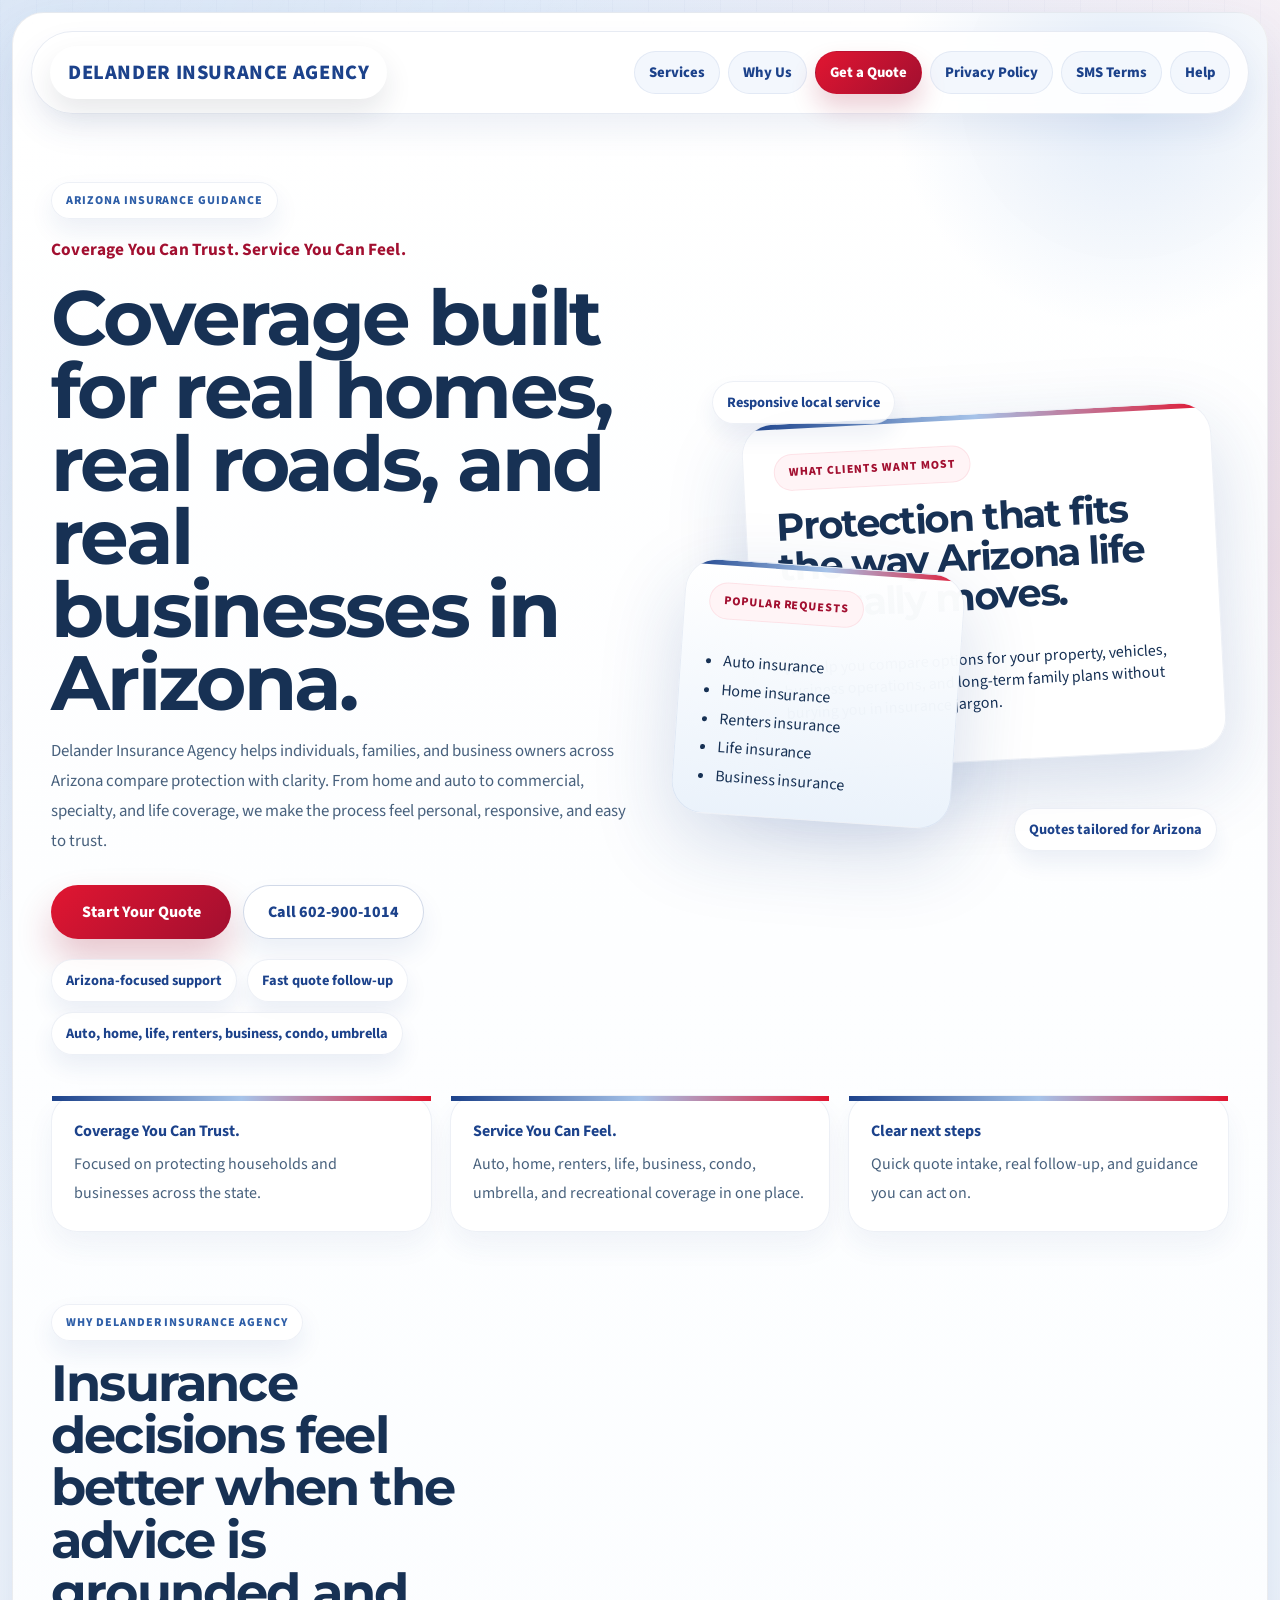
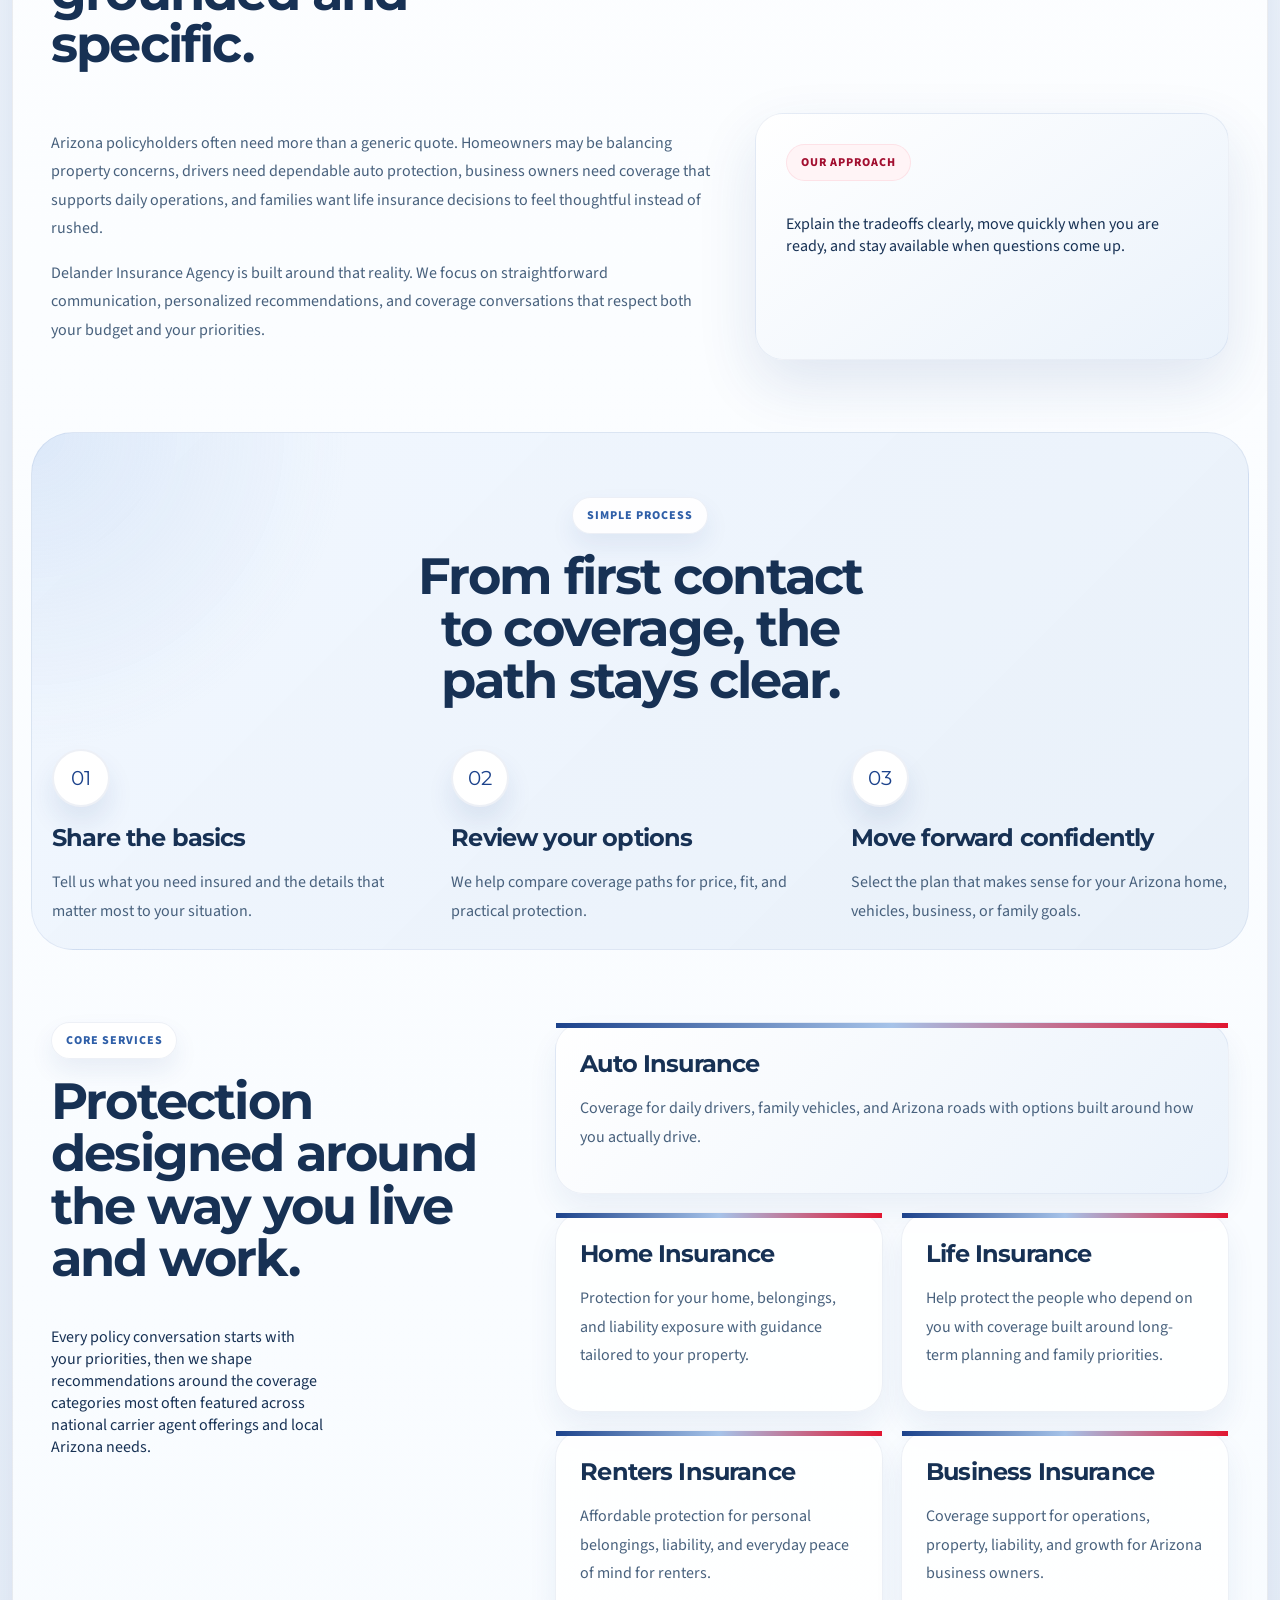
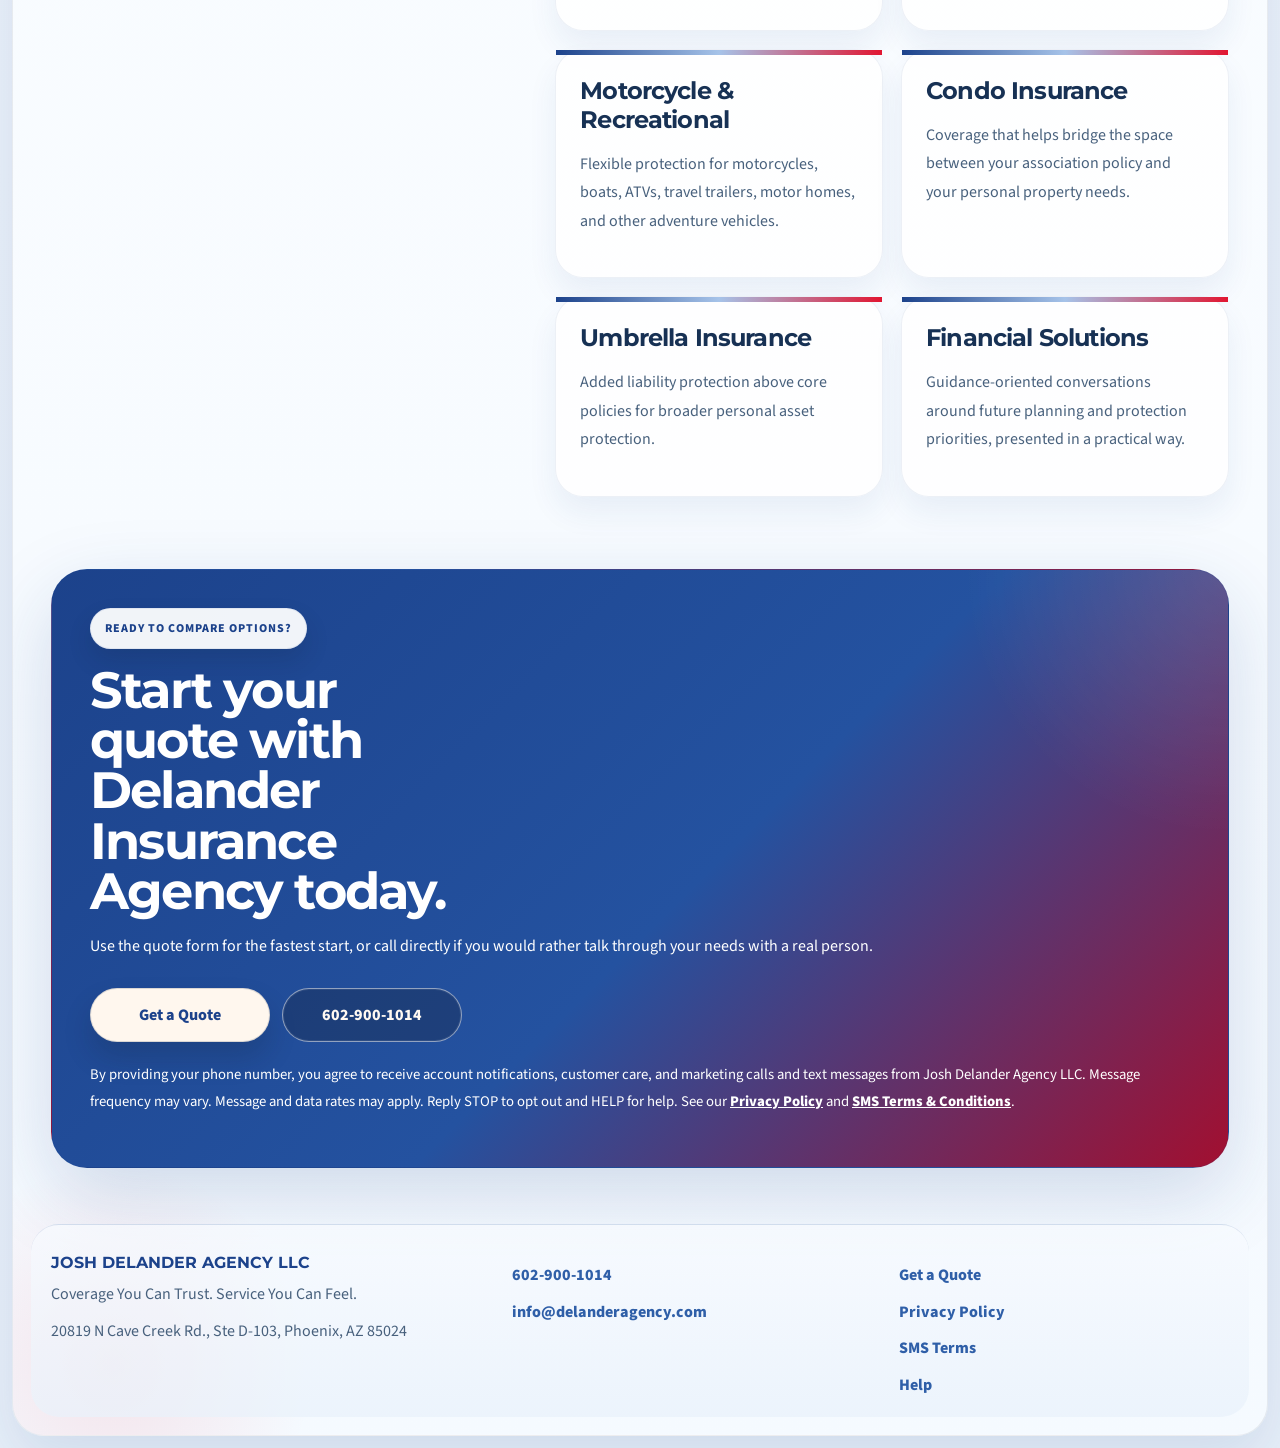
==== commit 075c3e5d: "Add files via upload" ====
--- a/index.html
+++ b/index.html
@@ -3,24 +3,24 @@
 <head>
   <meta charset="UTF-8" />
   <meta name="viewport" content="width=device-width, initial-scale=1.0" />
-  <title>Miranda Agency | Arizona Insurance Guidance</title>
+  <title>Delander Insurance Agency | Insurance Solutions Across Arizona</title>
   <meta
     name="description"
-    content="Miranda Agency helps Arizona households and business owners compare auto, home, life, renters, condo, umbrella, business, and recreational insurance with responsive local guidance."
+    content="Delander Insurance Agency helps Arizona families and businesses protect what matters with home, auto, commercial, specialty, and life insurance guidance."
   />
   <link rel="preconnect" href="https://fonts.googleapis.com" />
   <link rel="preconnect" href="https://fonts.gstatic.com" crossorigin />
-  <link href="https://fonts.googleapis.com/css2?family=DM+Serif+Display:ital@0;1&family=Manrope:wght@400;500;600;700;800&display=swap" rel="stylesheet" />
+  <link href="https://fonts.googleapis.com/css2?family=Montserrat:wght@500;600;700;800&family=Source+Sans+3:wght@400;500;600;700&display=swap" rel="stylesheet" />
   <link rel="stylesheet" href="styles.css" />
 </head>
 <body>
-  <div class="site-frame">
+  <div class="page-shell">
     <nav class="site-nav" aria-label="Primary">
-      <a href="index.html" class="brand active">Miranda Agency</a>
+      <a href="index.html" class="brand-mark active">Delander Insurance Agency</a>
       <div class="nav-links">
         <a href="#services">Services</a>
-        <a href="#approach">Why Choose Us</a>
-        <a href="quote.html" class="nav-cta">Request a Quote</a>
+        <a href="#why-us">Why Us</a>
+        <a href="quote.html" class="nav-cta">Get a Quote</a>
         <a href="privacy-policy.html">Privacy Policy</a>
         <a href="sms-terms.html">SMS Terms</a>
         <a href="help.html">Help</a>
@@ -28,111 +28,114 @@
     </nav>
 
     <main>
-      <section class="hero">
+      <section class="hero-section">
         <div class="hero-copy">
-          <p class="eyebrow">Serving Arizona statewide</p>
-          <p class="hero-kicker">Top 3% of all Farmers Insurance Agents</p>
-          <h1>Protection built around Arizona homes, drivers, families, and business owners.</h1>
+          <p class="eyebrow">Arizona insurance guidance</p>
+          <p class="brand-line">Coverage You Can Trust. Service You Can Feel.</p>
+          <h1>Coverage built for real homes, real roads, and real businesses in Arizona.</h1>
           <p class="hero-text">
-            Miranda Agency helps clients across Arizona review coverage with confidence. Whether you are
-            comparing auto and home protection, looking for renters or condo coverage, or planning for life,
-            umbrella, or business insurance, we keep the process clear, responsive, and easy to act on.
+            Delander Insurance Agency helps individuals, families, and business owners across Arizona compare protection with
+            clarity. From home and auto to commercial, specialty, and life coverage, we make the process feel
+            personal, responsive, and easy to trust.
           </p>
-          <div class="button-row">
-            <a class="btn btn-primary" href="quote.html">Start Your Quote</a>
-            <a class="btn btn-secondary" href="tel:4804006174">Call (480) 400-6174</a>
+          <div class="hero-actions">
+            <a class="btn btn-solid" href="quote.html">Start Your Quote</a>
+            <a class="btn btn-outline" href="tel:6029001014">Call 602-900-1014</a>
           </div>
-          <div class="tag-row" aria-label="Agency highlights">
-            <span>Arizona-focused guidance</span>
-            <span>Fast quote response</span>
-            <span>Personal and business protection strategies</span>
+          <div class="hero-tags" aria-label="Key agency benefits">
+            <span>Arizona-focused support</span>
+            <span>Fast quote follow-up</span>
+            <span>Auto, home, life, renters, business, condo, umbrella</span>
           </div>
         </div>
 
-        <div class="hero-art" aria-label="Miranda Agency highlights">
-          <article class="hero-card hero-card-main">
-            <p class="card-label">Built for real-life coverage needs</p>
-            <h2>Coverage options that make sense for how you live, drive, own, and plan.</h2>
-            <p>
-              We help clients balance price, protection, and practical next steps without making the process feel overwhelming.
-            </p>
-          </article>
-
-          <article class="hero-card hero-card-list">
-            <p class="card-label">Frequently requested</p>
+        <div class="hero-panel" aria-label="Agency highlights">
+          <article class="floating-card card-primary">
+            <p class="card-label">What clients want most</p>
+            <h2>Protection that fits the way Arizona life actually moves.</h2>
+            <p>
+              We help you compare options for your property, vehicles, business operations, and long-term family plans
+              without burying you in insurance jargon.
+            </p>
+          </article>
+
+          <article class="floating-card card-secondary">
+            <p class="card-label">Popular requests</p>
             <ul>
               <li>Auto insurance</li>
               <li>Home insurance</li>
+              <li>Renters insurance</li>
               <li>Life insurance</li>
               <li>Business insurance</li>
-              <li>Umbrella protection</li>
             </ul>
           </article>
 
-          <div class="floating-note note-top">Responsive Arizona support</div>
-          <div class="floating-note note-bottom">Phone, email, and online quote intake</div>
-        </div>
-      </section>
-
-      <section class="metrics-strip" aria-label="Agency benefits">
+          <div class="mini-pill pill-top">Responsive local service</div>
+          <div class="mini-pill pill-bottom">Quotes tailored for Arizona</div>
+        </div>
+      </section>
+
+      <section class="metrics-strip" aria-label="Agency value">
         <div>
-          <strong>Statewide focus</strong>
-          <span>Serving Arizona with practical coverage guidance for households and business owners.</span>
+          <strong>Coverage You Can Trust.</strong>
+          <span>Focused on protecting households and businesses across the state.</span>
         </div>
         <div>
-          <strong>Broad protection options</strong>
-          <span>Auto, home, renters, condo, life, umbrella, business, and recreational coverage support.</span>
+          <strong>Service You Can Feel.</strong>
+          <span>Auto, home, renters, life, business, condo, umbrella, and recreational coverage in one place.</span>
         </div>
         <div>
-          <strong>Professional guidance</strong>
-          <span>Simple quote requests, prompt communication, and a polished client experience from start to finish.</span>
-        </div>
-      </section>
-
-      <section id="approach" class="story-section">
+          <strong>Clear next steps</strong>
+          <span>Quick quote intake, real follow-up, and guidance you can act on.</span>
+        </div>
+      </section>
+
+      <section id="why-us" class="story-section">
         <div class="section-head">
-          <p class="eyebrow">Why Miranda Agency</p>
-          <h2>Insurance advice works better when it feels grounded, specific, and easy to understand.</h2>
+          <p class="eyebrow">Why Delander Insurance Agency</p>
+          <h2>Insurance decisions feel better when the advice is grounded and specific.</h2>
         </div>
         <div class="story-grid">
           <div class="story-copy">
             <p>
-              Arizona clients often need more than a generic quote link. Homeowners want to understand what matters for
-              their property, drivers want dependable everyday coverage, families want life insurance conversations that
-              feel thoughtful, and business owners need protection that fits how they actually operate.
-            </p>
-            <p>
-              Miranda Agency is built around that reality. We focus on being accessible, helpful, and clear
-              about tradeoffs so you can choose protection that fits your priorities instead of settling for a one-size-fits-all answer.
+              Arizona policyholders often need more than a generic quote. Homeowners may be balancing property concerns,
+              drivers need dependable auto protection, business owners need coverage that supports daily operations, and
+              families want life insurance decisions to feel thoughtful instead of rushed.
+            </p>
+            <p>
+              Delander Insurance Agency is built around that reality. We focus on straightforward communication, personalized
+              recommendations, and coverage conversations that respect both your budget and your priorities.
             </p>
           </div>
           <aside class="promise-card">
             <p class="card-label">Our approach</p>
-            <p>Listen first, explain the options clearly, and stay available when you are ready to make a confident decision.</p>
+            <p>
+              Explain the tradeoffs clearly, move quickly when you are ready, and stay available when questions come up.
+            </p>
           </aside>
         </div>
       </section>
 
-      <section class="process-section" aria-label="How the process works">
+      <section class="process-section" aria-label="How quoting works">
         <div class="section-head centered">
           <p class="eyebrow">Simple process</p>
-          <h2>A quote process designed to feel straightforward from the start.</h2>
+          <h2>From first contact to coverage, the path stays clear.</h2>
         </div>
         <div class="process-grid">
           <article class="process-step">
-            <span class="step-number">01</span>
-            <h3>Share your needs</h3>
-            <p>Tell us what you want covered and the details that matter most to your home, vehicles, family, or business.</p>
+            <span class="step-id">01</span>
+            <h3>Share the basics</h3>
+            <p>Tell us what you need insured and the details that matter most to your situation.</p>
           </article>
           <article class="process-step">
-            <span class="step-number">02</span>
+            <span class="step-id">02</span>
             <h3>Review your options</h3>
-            <p>We help you compare coverage paths based on fit, budget, and the type of protection you want in place.</p>
+            <p>We help compare coverage paths for price, fit, and practical protection.</p>
           </article>
           <article class="process-step">
-            <span class="step-number">03</span>
-            <h3>Move ahead with clarity</h3>
-            <p>Choose the option that best supports your Arizona insurance goals with a clear understanding of next steps.</p>
+            <span class="step-id">03</span>
+            <h3>Move forward confidently</h3>
+            <p>Select the plan that makes sense for your Arizona home, vehicles, business, or family goals.</p>
           </article>
         </div>
       </section>
@@ -140,48 +143,66 @@
       <section id="services" class="services-section">
         <div class="section-head services-head">
           <p class="eyebrow">Core services</p>
-          <h2>Protection designed for the way Arizona clients live and work.</h2>
+          <h2>Protection designed around the way you live and work.</h2>
           <p>
-            Miranda Agency offers coverage guidance across the same core categories people most often request
-            when protecting their property, vehicles, future plans, and business operations.
+            Every policy conversation starts with your priorities, then we shape recommendations around the coverage
+            categories most often featured across national carrier agent offerings and local Arizona needs.
           </p>
         </div>
         <div class="services-grid">
           <article class="service-card feature-card">
             <h3>Auto Insurance</h3>
-            <p>Coverage support for daily drivers, family vehicles, and Arizona roads with options tailored to how you actually use your car.</p>
+            <p>
+              Coverage for daily drivers, family vehicles, and Arizona roads with options built around how you actually drive.
+            </p>
           </article>
           <article class="service-card">
             <h3>Home Insurance</h3>
-            <p>Protection for your home, belongings, and liability exposure with guidance shaped around your property and priorities.</p>
+            <p>
+              Protection for your home, belongings, and liability exposure with guidance tailored to your property.
+            </p>
           </article>
           <article class="service-card">
             <h3>Life Insurance</h3>
-            <p>Coverage conversations built around protecting the people who depend on you and supporting long-term planning goals.</p>
+            <p>
+              Help protect the people who depend on you with coverage built around long-term planning and family priorities.
+            </p>
           </article>
           <article class="service-card">
             <h3>Renters Insurance</h3>
-            <p>Affordable protection for personal belongings, liability, and everyday peace of mind while renting.</p>
+            <p>
+              Affordable protection for personal belongings, liability, and everyday peace of mind for renters.
+            </p>
           </article>
           <article class="service-card">
             <h3>Business Insurance</h3>
-            <p>Coverage guidance for business property, liability, continuity, and day-to-day operations across Arizona.</p>
+            <p>
+              Coverage support for operations, property, liability, and growth for Arizona business owners.
+            </p>
           </article>
           <article class="service-card">
             <h3>Motorcycle &amp; Recreational</h3>
-            <p>Flexible protection for motorcycles and other recreational vehicles so your coverage can match how you travel and unwind.</p>
+            <p>
+              Flexible protection for motorcycles, boats, ATVs, travel trailers, motor homes, and other adventure vehicles.
+            </p>
           </article>
           <article class="service-card">
             <h3>Condo Insurance</h3>
-            <p>Support for the gap between association master policies and the protection you need for your own unit and belongings.</p>
+            <p>
+              Coverage that helps bridge the space between your association policy and your personal property needs.
+            </p>
           </article>
           <article class="service-card">
             <h3>Umbrella Insurance</h3>
-            <p>Additional liability protection above core policies for clients who want broader personal asset protection.</p>
+            <p>
+              Added liability protection above core policies for broader personal asset protection.
+            </p>
           </article>
           <article class="service-card">
             <h3>Financial Solutions</h3>
-            <p>Planning-oriented conversations that connect protection needs with bigger-picture family and business priorities.</p>
+            <p>
+              Guidance-oriented conversations around future planning and protection priorities, presented in a practical way.
+            </p>
           </article>
         </div>
       </section>
@@ -189,20 +210,20 @@
       <section class="cta-section">
         <div class="cta-copy">
           <p class="eyebrow">Ready to compare options?</p>
-          <h2>Start your quote with Miranda Agency.</h2>
+          <h2>Start your quote with Delander Insurance Agency today.</h2>
           <p>
-            Use the online quote page for the fastest start, or call if you would rather talk through your coverage
-            needs directly.
+            Use the quote form for the fastest start, or call directly if you would rather talk through your needs with
+            a real person.
           </p>
         </div>
-        <div class="button-row">
-          <a class="btn btn-light" href="quote.html">Request a Quote</a>
-          <a class="btn btn-outline-light" href="tel:4804006174">(480) 400-6174</a>
+        <div class="hero-actions">
+          <a class="btn btn-light" href="quote.html">Get a Quote</a>
+          <a class="btn btn-ghost" href="tel:6029001014">602-900-1014</a>
         </div>
         <p class="consent-note">
-          By providing your phone number, you agree to receive account notifications, customer care, and marketing
-          calls and text messages from Miranda Agency. Message frequency may vary. Message and data rates may
-          apply. Reply STOP to opt out and HELP for help. See our <a href="privacy-policy.html">Privacy Policy</a> and
+          By providing your phone number, you agree to receive account notifications, customer care, and marketing calls
+          and text messages from Josh Delander Agency LLC. Message frequency may vary. Message and data rates may apply.
+          Reply STOP to opt out and HELP for help. See our <a href="privacy-policy.html">Privacy Policy</a> and
           <a href="sms-terms.html">SMS Terms &amp; Conditions</a>.
         </p>
       </section>
@@ -210,17 +231,16 @@
 
     <footer class="site-footer">
       <div>
-        <strong>Miranda Agency</strong>
-        <p>Insurance guidance for Arizona households, families, and business owners.</p>
-        <p>9245 E Guadalupe Rd Ste 107, Mesa, AZ 85212</p>
+        <strong>Josh Delander Agency LLC</strong>
+        <p>Coverage You Can Trust. Service You Can Feel.</p>
+        <p>20819 N Cave Creek Rd., Ste D-103, Phoenix, AZ 85024</p>
       </div>
       <div>
-        <p><a href="tel:4804006174">(480) 400-6174</a></p>
-        <p><a href="mailto:smiranda@farmersagent.com">smiranda@farmersagent.com</a></p>
-        <p><span>Legal entity: [legal entity]</span></p>
+        <p><a href="tel:6029001014">602-900-1014</a></p>
+        <p><a href="mailto:info@delanderagency.com">info@delanderagency.com</a></p>
       </div>
       <div>
-        <p><a href="quote.html">Request a Quote</a></p>
+        <p><a href="quote.html">Get a Quote</a></p>
         <p><a href="privacy-policy.html">Privacy Policy</a></p>
         <p><a href="sms-terms.html">SMS Terms</a></p>
         <p><a href="help.html">Help</a></p>
--- a/styles.css
+++ b/styles.css
@@ -1,16 +1,21 @@
-@import url('https://fonts.googleapis.com/css2?family=DM+Serif+Display:ital@0;1&family=Manrope:wght@400;500;600;700;800&display=swap');
+@import url('https://fonts.googleapis.com/css2?family=Montserrat:wght@500;600;700;800&family=Source+Sans+3:wght@400;500;600;700&display=swap');
 
 :root {
-  --bg: #f3ece2;
-  --paper: rgba(255, 250, 243, 0.94);
-  --ink: #123047;
-  --muted: #526070;
-  --accent: #d2743f;
-  --accent-soft: #f2c16b;
-  --accent-dark: #a7562b;
-  --cream: #fff9f2;
-  --shadow-soft: 0 24px 50px rgba(18, 48, 71, 0.1);
-  --shadow-strong: 0 30px 80px rgba(18, 48, 71, 0.14);
+  --bg: #eef4fb;
+  --paper: rgba(255, 255, 255, 0.95);
+  --surface: #f8fbff;
+  --line: rgba(53, 57, 80, 0.12);
+  --text: #173154;
+  --muted: #48617d;
+  --navy: #1c428b;
+  --blue: #2f5fa8;
+  --light-blue: #a6c3e9;
+  --pale-blue: #eaf2fb;
+  --red: #e11631;
+  --deep-red: #a20f30;
+  --white: #ffffff;
+  --shadow-soft: 0 24px 60px rgba(28, 66, 139, 0.12);
+  --shadow-strong: 0 28px 80px rgba(28, 66, 139, 0.18);
 }
 
 * { box-sizing: border-box; }
@@ -18,12 +23,12 @@
 
 body {
   margin: 0;
-  color: var(--ink);
-  font-family: 'Manrope', sans-serif;
+  color: var(--text);
+  font-family: 'Source Sans 3', sans-serif;
   background:
-    radial-gradient(circle at top left, rgba(242, 193, 107, 0.28), transparent 28%),
-    radial-gradient(circle at 85% 14%, rgba(210, 116, 63, 0.14), transparent 20%),
-    linear-gradient(180deg, #f9f2e8 0%, #f3ece2 40%, #eee4d6 100%);
+    radial-gradient(circle at 0% 0%, rgba(166, 195, 233, 0.42), transparent 26%),
+    radial-gradient(circle at 100% 12%, rgba(225, 22, 49, 0.1), transparent 22%),
+    linear-gradient(180deg, #f6faff 0%, #eef4fb 44%, #e8f0f9 100%);
 }
 
 body::before {
@@ -32,49 +37,55 @@
   inset: 0;
   pointer-events: none;
   background:
-    linear-gradient(120deg, rgba(255, 255, 255, 0.14), transparent 34%),
-    repeating-linear-gradient(90deg, rgba(18, 48, 71, 0.02) 0, rgba(18, 48, 71, 0.02) 1px, transparent 1px, transparent 42px);
-}
-
-.site-frame {
-  position: relative;
+    linear-gradient(115deg, rgba(255, 255, 255, 0.2), transparent 35%),
+    repeating-linear-gradient(
+      90deg,
+      rgba(28, 66, 139, 0.02) 0,
+      rgba(28, 66, 139, 0.02) 1px,
+      transparent 1px,
+      transparent 36px
+    );
+}
+
+.page-shell {
   width: min(1320px, calc(100% - 24px));
   min-height: calc(100vh - 24px);
   margin: 12px auto;
   padding: 18px;
-  border-radius: 34px;
-  border: 1px solid rgba(18, 48, 71, 0.08);
-  background: linear-gradient(180deg, rgba(255, 251, 246, 0.98), rgba(249, 242, 232, 0.96));
+  border: 1px solid rgba(29, 36, 51, 0.08);
+  border-radius: 32px;
+  background: linear-gradient(180deg, rgba(255, 255, 255, 0.98), rgba(245, 250, 255, 0.98));
   box-shadow: var(--shadow-soft);
+  position: relative;
   overflow: hidden;
 }
 
-.site-frame::before,
-.site-frame::after {
+.page-shell::before,
+.page-shell::after {
   content: '';
   position: absolute;
   border-radius: 50%;
   pointer-events: none;
 }
 
-.site-frame::before {
-  width: 560px;
-  height: 560px;
-  top: -210px;
-  right: -160px;
-  background: radial-gradient(circle, rgba(242, 193, 107, 0.3), transparent 64%);
-}
-
-.site-frame::after {
+.page-shell::before {
+  width: 520px;
+  height: 520px;
+  top: -180px;
+  right: -120px;
+  background: radial-gradient(circle, rgba(166, 195, 233, 0.34), transparent 64%);
+}
+
+.page-shell::after {
   width: 420px;
   height: 420px;
-  left: -120px;
-  bottom: -150px;
-  background: radial-gradient(circle, rgba(210, 116, 63, 0.14), transparent 68%);
+  bottom: -140px;
+  left: -110px;
+  background: radial-gradient(circle, rgba(225, 22, 49, 0.1), transparent 68%);
 }
 
 .site-nav,
-.hero,
+.hero-section,
 .metrics-strip,
 .story-section,
 .process-section,
@@ -90,37 +101,30 @@
 
 .site-nav {
   display: flex;
+  align-items: center;
   justify-content: space-between;
-  align-items: center;
   gap: 18px;
   padding: 14px 18px;
   border-radius: 999px;
-  background: rgba(255, 255, 255, 0.75);
-  border: 1px solid rgba(18, 48, 71, 0.08);
+  background: rgba(255, 255, 255, 0.9);
+  border: 1px solid rgba(28, 66, 139, 0.1);
   backdrop-filter: blur(18px);
-  box-shadow: 0 18px 36px rgba(18, 48, 71, 0.08);
-}
-
-.brand,
+  box-shadow: 0 16px 32px rgba(28, 66, 139, 0.08);
+}
+
+.brand-mark,
 .nav-links a {
-  color: var(--ink);
   text-decoration: none;
+  color: var(--navy);
   font-weight: 800;
 }
 
-.brand {
+.brand-mark {
+  letter-spacing: 0.03em;
   padding: 10px 14px;
   border-radius: 999px;
-  font-size: 1.02rem;
-  letter-spacing: 0.03em;
+  font-size: 1.04rem;
   text-transform: uppercase;
-}
-
-.brand.active,
-.nav-links a:hover,
-.nav-links a.active {
-  background: rgba(255, 255, 255, 0.92);
-  box-shadow: 0 12px 24px rgba(18, 48, 71, 0.08);
 }
 
 .nav-links {
@@ -133,29 +137,53 @@
 .nav-links a {
   padding: 10px 14px;
   border-radius: 999px;
-  background: rgba(255, 249, 242, 0.82);
-  border: 1px solid rgba(18, 48, 71, 0.08);
-  font-size: 0.93rem;
+  font-size: 0.92rem;
+  background: rgba(234, 242, 251, 0.58);
+  border: 1px solid rgba(28, 66, 139, 0.08);
+}
+
+.nav-links a:hover,
+.nav-links a.active,
+.brand-mark.active {
+  background: var(--white);
+  color: var(--navy);
+  box-shadow: 0 12px 24px rgba(26, 36, 59, 0.08);
+}
+
+.nav-links a.active {
+  border: 1px solid rgba(34, 49, 76, 0.12);
 }
 
 .nav-links a.nav-cta {
-  color: #fffaf5;
-  background: linear-gradient(135deg, var(--accent), var(--accent-dark));
-  border-color: rgba(167, 86, 43, 0.24);
-  box-shadow: 0 14px 26px rgba(167, 86, 43, 0.22);
-}
-
-.hero {
+  color: var(--white);
+  background: linear-gradient(135deg, var(--red), var(--deep-red));
+  border: 1px solid rgba(162, 15, 48, 0.24);
+  box-shadow: 0 14px 26px rgba(162, 15, 48, 0.2);
+}
+
+.nav-links a.nav-cta:hover,
+.nav-links a.nav-cta.active {
+  color: var(--white);
+  background: linear-gradient(135deg, #c8132d, var(--deep-red));
+  box-shadow: 0 16px 28px rgba(162, 15, 48, 0.24);
+}
+
+.site-nav .brand-mark.active {
+  padding: 12px 18px;
+  font-size: 1.28rem;
+  box-shadow: 0 14px 28px rgba(26, 36, 59, 0.1);
+}
+
+.hero-section {
   display: grid;
   grid-template-columns: minmax(0, 1.02fr) minmax(320px, 0.98fr);
   gap: 38px;
-  padding: 72px 20px 34px;
+  padding: 68px 20px 34px;
   align-items: center;
 }
 
 .eyebrow,
-.card-label,
-.quote-badge {
+.card-label {
   display: inline-flex;
   margin: 0 0 16px;
   padding: 9px 14px;
@@ -167,37 +195,35 @@
 }
 
 .eyebrow {
-  color: var(--accent-dark);
-  background: rgba(255, 255, 255, 0.92);
-  border: 1px solid rgba(18, 48, 71, 0.08);
-  box-shadow: 0 12px 24px rgba(18, 48, 71, 0.06);
-}
-
-.card-label,
-.quote-badge {
-  color: var(--ink);
-  background: rgba(242, 193, 107, 0.22);
-  border: 1px solid rgba(210, 116, 63, 0.12);
+  color: var(--blue);
+  background: rgba(255, 255, 255, 0.94);
+  box-shadow: 0 12px 24px rgba(28, 66, 139, 0.08);
+  border: 1px solid rgba(28, 66, 139, 0.08);
+}
+
+.card-label {
+  color: var(--deep-red);
+  background: rgba(255, 244, 246, 0.95);
+  border: 1px solid rgba(225, 22, 49, 0.08);
 }
 
 h1,
 h2,
 h3 {
   margin-top: 0;
-  font-family: 'DM Serif Display', serif;
-  font-weight: 400;
-  letter-spacing: -0.03em;
-}
-
-.hero h1 {
+  font-family: 'Montserrat', sans-serif;
+  letter-spacing: -0.035em;
+}
+
+.hero-section h1 {
   max-width: 11ch;
   margin-bottom: 0;
-  font-size: clamp(3.2rem, 6vw, 5.5rem);
-  line-height: 0.93;
-}
-
-.hero-kicker,
+  font-size: clamp(3rem, 6vw, 5.4rem);
+  line-height: 0.95;
+}
+
 .hero-text,
+.brand-line,
 .story-copy p,
 .service-card p,
 .process-step p,
@@ -209,28 +235,30 @@
 .site-footer p,
 .metrics-strip span,
 .cta-copy p,
-.consent-note,
-.placeholder-panel p {
+.consent-note {
   color: var(--muted);
-  line-height: 1.8;
-}
-
-.hero-kicker {
-  margin: 0 0 18px;
-  color: var(--accent-dark);
-  font-size: 1.04rem;
+  line-height: 1.78;
+}
+
+.brand-line {
+  margin: 0 0 16px;
+  color: var(--deep-red);
+  font-size: 1.08rem;
   font-weight: 700;
-}
-
-.centered-line { text-align: center; }
+  letter-spacing: 0.01em;
+}
+
+.centered-line {
+  text-align: center;
+}
 
 .hero-text {
   max-width: 620px;
   margin-top: 18px;
-  font-size: 1.03rem;
-}
-
-.button-row {
+  font-size: 1.05rem;
+}
+
+.hero-actions {
   display: flex;
   flex-wrap: wrap;
   gap: 12px;
@@ -239,78 +267,109 @@
 
 .btn {
   display: inline-flex;
+  align-items: center;
   justify-content: center;
-  align-items: center;
-  min-width: 190px;
+  min-width: 180px;
   padding: 15px 24px;
   border-radius: 999px;
   text-decoration: none;
   font-weight: 800;
-  transition: transform 0.2s ease, box-shadow 0.2s ease, background 0.2s ease;
+  transition: transform 0.2s ease, box-shadow 0.2s ease;
 }
 
 .btn:hover { transform: translateY(-2px); }
 
-.btn-primary {
-  color: #fffaf5;
-  background: linear-gradient(135deg, var(--accent), var(--accent-dark));
-  box-shadow: 0 18px 34px rgba(167, 86, 43, 0.22);
-}
-
-.btn-secondary {
-  color: var(--ink);
-  background: rgba(255, 255, 255, 0.94);
-  border: 1px solid rgba(18, 48, 71, 0.16);
-  box-shadow: 0 14px 28px rgba(18, 48, 71, 0.08);
+.btn-solid {
+  color: var(--white);
+  background: linear-gradient(135deg, var(--red), var(--deep-red));
+  box-shadow: 0 20px 36px rgba(162, 15, 48, 0.24);
+}
+
+.btn-outline {
+  color: var(--navy);
+  background: rgba(255, 255, 255, 0.96);
+  border: 1px solid rgba(28, 66, 139, 0.2);
+  box-shadow: 0 14px 26px rgba(28, 66, 139, 0.08);
 }
 
 .btn-light {
-  color: var(--ink);
-  background: #fff8ef;
-  box-shadow: 0 16px 30px rgba(18, 48, 71, 0.18);
-}
-
-.btn-outline-light {
-  color: #fff9f4;
-  background: rgba(255, 255, 255, 0.14);
-  border: 1px solid rgba(255, 255, 255, 0.5);
-  box-shadow: inset 0 0 0 1px rgba(255, 255, 255, 0.04);
-}
-
-.tag-row {
+  color: var(--navy);
+  background: var(--white);
+  box-shadow: 0 16px 28px rgba(17, 25, 40, 0.18);
+}
+
+.btn-ghost {
+  color: var(--white);
+  border: 1px solid rgba(255, 255, 255, 0.62);
+  background: rgba(255, 255, 255, 0.18);
+  box-shadow: inset 0 0 0 1px rgba(255, 255, 255, 0.08);
+}
+
+.cta-section .btn-light {
+  color: var(--navy);
+  background: #fff7ee;
+  border: 1px solid rgba(34, 49, 76, 0.16);
+}
+
+.cta-section .btn-ghost {
+  color: #fff9f2;
+  background: rgba(22, 34, 58, 0.34);
+  border: 1px solid rgba(255, 255, 255, 0.52);
+}
+
+.btn-outline:hover,
+.btn-light:hover {
+  background: var(--white);
+  box-shadow: 0 18px 30px rgba(17, 25, 40, 0.16);
+}
+
+.btn-ghost:hover {
+  background: rgba(255, 255, 255, 0.28);
+  box-shadow: 0 16px 28px rgba(17, 25, 40, 0.18);
+}
+
+.cta-section .btn-light:hover {
+  background: #ffffff;
+}
+
+.cta-section .btn-ghost:hover {
+  background: rgba(22, 34, 58, 0.5);
+}
+
+.hero-tags {
   display: flex;
   flex-wrap: wrap;
   gap: 10px;
   margin-top: 20px;
 }
 
-.tag-row span,
-.floating-note {
+.hero-tags span,
+.mini-pill {
   padding: 10px 14px;
   border-radius: 999px;
   background: rgba(255, 255, 255, 0.82);
-  color: var(--ink);
+  color: var(--navy);
   font-size: 0.9rem;
   font-weight: 700;
-  border: 1px solid rgba(18, 48, 71, 0.08);
-  box-shadow: 0 12px 22px rgba(18, 48, 71, 0.08);
-}
-
-.hero-art {
+  box-shadow: 0 12px 22px rgba(28, 66, 139, 0.08);
+  border: 1px solid rgba(28, 66, 139, 0.08);
+}
+
+.hero-panel {
+  min-height: 460px;
   position: relative;
-  min-height: 470px;
-}
-
-.hero-card {
+}
+
+.floating-card {
   position: absolute;
   border-radius: 32px;
-  border: 1px solid rgba(18, 48, 71, 0.08);
+  border: 1px solid rgba(28, 66, 139, 0.08);
   background: var(--paper);
   box-shadow: var(--shadow-strong);
   overflow: hidden;
 }
 
-.hero-card::before,
+.floating-card::before,
 .service-card::before,
 .metrics-strip div::before,
 .policy-layout::before {
@@ -320,41 +379,44 @@
   right: 0;
   top: 0;
   height: 5px;
-  background: linear-gradient(90deg, var(--ink), var(--accent), var(--accent-soft));
-}
-
-.hero-card-main {
-  top: 22px;
+  background: linear-gradient(90deg, var(--navy), var(--light-blue), var(--red));
+}
+
+.card-primary {
+  top: 24px;
   right: 10px;
-  width: min(100%, 486px);
+  width: min(100%, 470px);
   padding: 30px;
   transform: rotate(-3deg);
 }
 
-.hero-card-main h2 {
-  font-size: clamp(1.9rem, 3vw, 2.9rem);
-  line-height: 1.02;
-}
-
-.hero-card-list {
+.card-primary h2 {
+  font-size: clamp(1.8rem, 3vw, 2.7rem);
+  line-height: 1.03;
+}
+
+.card-secondary {
   left: 8px;
-  bottom: 26px;
-  width: min(100%, 288px);
+  bottom: 28px;
+  width: min(100%, 280px);
   padding: 22px 24px;
   transform: rotate(4deg);
-  background: linear-gradient(180deg, rgba(255, 255, 255, 0.98), rgba(248, 239, 225, 0.96));
-}
-
-.hero-card-list ul {
+  background: linear-gradient(180deg, rgba(255, 255, 255, 0.98), rgba(234, 242, 251, 0.98));
+}
+
+.card-secondary ul {
   margin: 12px 0 0;
   padding-left: 18px;
-  color: var(--ink);
+  color: var(--text);
   line-height: 1.8;
 }
 
-.floating-note { position: absolute; }
-.note-top { top: -8px; left: 36px; }
-.note-bottom { right: 10px; bottom: -2px; }
+.mini-pill {
+  position: absolute;
+}
+
+.pill-top { top: -8px; left: 42px; }
+.pill-bottom { right: 12px; bottom: -2px; }
 
 .metrics-strip {
   display: grid;
@@ -367,16 +429,16 @@
 .metrics-strip div {
   position: relative;
   padding: 24px 22px;
-  border-radius: 28px;
-  background: rgba(255, 255, 255, 0.76);
-  border: 1px solid rgba(18, 48, 71, 0.08);
-  box-shadow: 0 14px 28px rgba(18, 48, 71, 0.06);
+  border-radius: 26px;
+  background: rgba(255, 255, 255, 0.82);
+  border: 1px solid rgba(28, 66, 139, 0.08);
+  box-shadow: 0 14px 28px rgba(28, 66, 139, 0.06);
 }
 
 .metrics-strip strong {
   display: block;
   margin-bottom: 8px;
-  color: var(--ink);
+  color: var(--navy);
 }
 
 .story-section,
@@ -402,10 +464,9 @@
 
 .section-head h2,
 .policy-layout h1,
-.quote-header h1,
-.placeholder-panel h2 {
+.quote-header h1 {
   max-width: 13ch;
-  font-size: clamp(2.2rem, 4vw, 3.5rem);
+  font-size: clamp(2.1rem, 4vw, 3.4rem);
   line-height: 1.02;
 }
 
@@ -418,19 +479,19 @@
 .promise-card {
   padding: 30px;
   border-radius: 28px;
-  background: linear-gradient(145deg, rgba(255, 255, 255, 0.98), rgba(248, 239, 225, 0.98));
+  background: linear-gradient(145deg, rgba(255, 255, 255, 0.98), rgba(234, 242, 251, 0.98));
   box-shadow: var(--shadow-soft);
-  border: 1px solid rgba(18, 48, 71, 0.08);
+  border: 1px solid rgba(28, 66, 139, 0.08);
 }
 
 .process-section {
   padding-top: 64px;
-  padding-bottom: 10px;
+  padding-bottom: 8px;
   border-radius: 42px;
   background:
-    radial-gradient(circle at top left, rgba(242, 193, 107, 0.22), transparent 26%),
-    linear-gradient(135deg, rgba(255, 250, 244, 0.96), rgba(241, 231, 216, 0.98));
-  border: 1px solid rgba(18, 48, 71, 0.08);
+    radial-gradient(circle at top left, rgba(166, 195, 233, 0.28), transparent 24%),
+    linear-gradient(135deg, rgba(241, 247, 255, 0.96), rgba(232, 240, 249, 0.98));
+  border: 1px solid rgba(28, 66, 139, 0.08);
 }
 
 .process-grid {
@@ -440,7 +501,7 @@
   margin-top: 34px;
 }
 
-.step-number {
+.step-id {
   display: inline-flex;
   width: 58px;
   height: 58px;
@@ -448,18 +509,18 @@
   justify-content: center;
   margin-bottom: 16px;
   border-radius: 50%;
-  background: var(--cream);
-  color: var(--ink);
-  font-family: 'DM Serif Display', serif;
-  font-size: 1.35rem;
-  box-shadow: 0 16px 26px rgba(18, 48, 71, 0.08);
-  border: 2px solid rgba(18, 48, 71, 0.08);
+  background: var(--white);
+  color: var(--navy);
+  font-family: 'Montserrat', sans-serif;
+  font-size: 1.25rem;
+  box-shadow: 0 16px 26px rgba(28, 66, 139, 0.1);
+  border: 2px solid rgba(28, 66, 139, 0.08);
 }
 
 .process-step h3,
 .service-card h3 {
   margin-bottom: 10px;
-  font-size: 1.55rem;
+  font-size: 1.5rem;
 }
 
 .services-section {
@@ -469,7 +530,7 @@
   align-items: start;
 }
 
-.services-head p { max-width: 35ch; }
+.services-head p { max-width: 34ch; }
 
 .services-grid {
   display: grid;
@@ -481,44 +542,50 @@
   position: relative;
   padding: 26px 24px;
   border-radius: 28px;
-  background: rgba(255, 255, 255, 0.86);
-  border: 1px solid rgba(18, 48, 71, 0.08);
-  box-shadow: 0 16px 30px rgba(18, 48, 71, 0.07);
+  background: rgba(255, 255, 255, 0.9);
+  border: 1px solid rgba(28, 66, 139, 0.08);
+  box-shadow: 0 16px 30px rgba(28, 66, 139, 0.07);
 }
 
 .feature-card {
   grid-column: 1 / -1;
-  background: linear-gradient(135deg, rgba(255, 255, 255, 0.98), rgba(248, 239, 225, 0.98));
+  background: linear-gradient(135deg, rgba(255, 255, 255, 0.98), rgba(234, 242, 251, 0.98));
 }
 
 .cta-section {
   margin: 72px 20px 18px;
   padding: 38px;
-  border-radius: 38px;
+  border-radius: 36px;
   background:
     radial-gradient(circle at top right, rgba(255, 255, 255, 0.12), transparent 20%),
-    linear-gradient(135deg, var(--ink) 0%, #1f465f 56%, var(--accent) 100%);
-  border: 1px solid rgba(18, 48, 71, 0.12);
+    linear-gradient(135deg, var(--navy) 0%, #2452a0 54%, var(--deep-red) 100%);
   box-shadow: var(--shadow-strong);
+  border: 1px solid rgba(28, 66, 139, 0.12);
 }
 
 .cta-section h2,
 .cta-section p,
 .cta-section a {
-  color: #fff9f3;
+  color: var(--white);
+}
+
+.cta-section .eyebrow {
+  color: var(--navy);
+  background: rgba(255, 255, 255, 0.94);
+  box-shadow: 0 12px 24px rgba(17, 25, 40, 0.14);
 }
 
 .cta-section h2 {
   margin-bottom: 12px;
   max-width: 11ch;
-  font-size: clamp(2.3rem, 4vw, 3.8rem);
+  font-size: clamp(2.2rem, 4vw, 3.8rem);
   line-height: 0.98;
 }
 
 .consent-note {
   margin-top: 20px;
   font-size: 0.92rem;
-  color: rgba(255, 249, 243, 0.84);
+  color: rgba(255, 255, 255, 0.84);
 }
 
 .consent-note a { font-weight: 800; }
@@ -539,7 +606,7 @@
 }
 
 .quote-copy {
-  max-width: 720px;
+  max-width: 700px;
   margin: 14px auto 0;
   font-size: 1.04rem;
 }
@@ -548,10 +615,21 @@
   max-width: 520px;
   margin: 28px auto 0;
   padding: 20px 24px 12px;
-  border-radius: 28px;
-  background: linear-gradient(180deg, rgba(255, 255, 255, 0.98), rgba(248, 239, 225, 0.96));
-  border: 1px solid rgba(18, 48, 71, 0.08);
-  box-shadow: 0 18px 34px rgba(18, 48, 71, 0.08);
+  border-radius: 26px;
+  background: linear-gradient(180deg, rgba(255, 255, 255, 0.98), rgba(234, 242, 251, 0.98));
+  border: 1px solid rgba(28, 66, 139, 0.08);
+  box-shadow: 0 18px 34px rgba(28, 66, 139, 0.08);
+}
+
+.quote-art-badge {
+  display: inline-flex;
+  margin-bottom: 8px;
+  padding: 7px 12px;
+  border-radius: 999px;
+  background: rgba(225, 22, 49, 0.08);
+  color: var(--deep-red);
+  font-size: 0.82rem;
+  font-weight: 700;
 }
 
 .quote-art svg {
@@ -573,7 +651,7 @@
 }
 
 .quote-intro {
-  max-width: 760px;
+  max-width: 720px;
   margin: 0 auto 18px;
   font-size: 1.02rem;
 }
@@ -582,33 +660,24 @@
   overflow: hidden;
   margin-top: 24px;
   border-radius: 28px;
-  border: 1px solid rgba(18, 48, 71, 0.08);
-  background: linear-gradient(180deg, rgba(255, 255, 255, 0.98), rgba(247, 238, 224, 0.96));
+  border: 1px solid rgba(28, 66, 139, 0.08);
+  background:
+    linear-gradient(180deg, rgba(255, 255, 255, 0.99), rgba(236, 244, 252, 0.96));
   box-shadow: var(--shadow-soft);
 }
 
-.placeholder-frame {
-  min-height: 520px;
-  display: grid;
-  place-items: center;
-}
-
-.placeholder-panel {
-  max-width: 620px;
-  padding: 28px 30px;
-  text-align: center;
-}
-
-.placeholder-panel h2 {
-  max-width: none;
-  margin-bottom: 12px;
+.embed-frame iframe {
+  display: block;
+  width: 100%;
+  height: 1200px;
+  border: 0;
 }
 
 .support-copy a,
 .fine-print a,
 .policy-layout a,
 .site-footer a {
-  color: var(--accent-dark);
+  color: var(--blue);
   font-weight: 800;
   text-decoration: none;
 }
@@ -621,28 +690,28 @@
 }
 
 .fine-print {
-  max-width: 780px;
+  max-width: 760px;
   margin: 22px auto 0;
   font-size: 0.9rem;
 }
 
 .policy-layout {
   position: relative;
-  max-width: 980px;
+  max-width: 960px;
   margin-left: auto;
   margin-right: auto;
-  padding: 28px 34px 24px;
+  padding: 26px 34px 24px;
   border-radius: 34px;
-  background: rgba(255, 255, 255, 0.8);
-  border: 1px solid rgba(18, 48, 71, 0.08);
-  box-shadow: 0 20px 44px rgba(18, 48, 71, 0.08);
+  background: rgba(255, 255, 255, 0.84);
+  border: 1px solid rgba(28, 66, 139, 0.08);
+  box-shadow: 0 20px 44px rgba(28, 66, 139, 0.08);
 }
 
 .policy-layout h2 {
   margin-top: 34px;
   margin-bottom: 12px;
-  font-size: 1.8rem;
-  color: var(--ink);
+  font-size: 1.7rem;
+  color: var(--navy);
 }
 
 .policy-layout ul {
@@ -651,8 +720,26 @@
   line-height: 1.8;
 }
 
+.policy-layout > p:first-of-type + h1,
+.policy-layout h1 {
+  margin-bottom: 10px;
+}
+
+.policy-layout > p strong {
+  color: var(--navy);
+}
+
 .policy-layout p + p {
   margin-top: 14px;
+}
+
+.policy-layout h2 + p,
+.policy-layout h2 + ul {
+  margin-top: 0;
+}
+
+.policy-layout a {
+  text-underline-offset: 0.14em;
 }
 
 .site-footer {
@@ -661,26 +748,29 @@
   gap: 20px;
   margin-top: 56px;
   padding: 28px 20px 10px;
-  border-top: 1px solid rgba(18, 48, 71, 0.12);
-  background: linear-gradient(180deg, rgba(255, 252, 247, 0.74), rgba(243, 235, 223, 0.72));
+  border-top: 1px solid rgba(28, 66, 139, 0.12);
+  background: linear-gradient(180deg, rgba(248, 251, 255, 0.72), rgba(233, 242, 251, 0.72));
   border-radius: 28px;
 }
 
 .site-footer strong {
   display: block;
   margin-bottom: 8px;
-  color: var(--ink);
+  color: var(--navy);
   text-transform: uppercase;
-  letter-spacing: 0.04em;
-}
-
-.site-footer p { margin: 8px 0; }
+  font-family: 'Montserrat', sans-serif;
+}
+
+.site-footer p {
+  margin: 8px 0;
+}
 
 @keyframes fade-rise {
   from {
     opacity: 0;
     transform: translateY(18px);
   }
+
   to {
     opacity: 1;
     transform: translateY(0);
@@ -688,7 +778,7 @@
 }
 
 @media (max-width: 980px) {
-  .hero,
+  .hero-section,
   .services-section,
   .story-grid,
   .site-footer,
@@ -698,7 +788,7 @@
     grid-template-columns: 1fr;
   }
 
-  .hero-art { min-height: 400px; }
+  .hero-panel { min-height: 400px; }
   .services-grid .feature-card { grid-column: auto; }
 
   .site-nav {
@@ -708,18 +798,25 @@
   }
 
   .nav-links { justify-content: center; }
-  .policy-layout { padding: 24px 24px 18px; }
+
+  .policy-layout {
+    padding: 24px 24px 18px;
+  }
+
+  .site-nav .brand-mark.active {
+    font-size: 1.16rem;
+  }
 }
 
 @media (max-width: 760px) {
-  .site-frame {
+  .page-shell {
     width: calc(100% - 12px);
     margin: 6px auto;
     padding: 10px;
     border-radius: 22px;
   }
 
-  .hero,
+  .hero-section,
   .story-section,
   .process-section,
   .services-section,
@@ -731,31 +828,31 @@
     padding-right: 10px;
   }
 
-  .hero {
-    padding-top: 42px;
+  .hero-section {
+    padding-top: 40px;
     grid-template-columns: 1fr;
   }
 
-  .hero h1 {
+  .hero-section h1 {
     max-width: none;
-    font-size: clamp(2.7rem, 12vw, 4.2rem);
-  }
-
-  .hero-art { min-height: 350px; }
-
-  .hero-card-main,
-  .hero-card-list {
+    font-size: clamp(2.5rem, 12vw, 4rem);
+  }
+
+  .hero-panel { min-height: 340px; }
+
+  .card-primary,
+  .card-secondary {
     position: relative;
     transform: none;
     width: 100%;
     top: auto;
+    right: auto;
     left: auto;
-    right: auto;
     bottom: auto;
     margin-bottom: 16px;
   }
 
-  .floating-note {
+  .mini-pill {
     position: static;
     display: inline-flex;
     margin: 0 8px 8px 0;
@@ -768,6 +865,8 @@
     border-radius: 28px;
   }
 
+  .embed-frame iframe { height: 1320px; }
+
   .policy-layout {
     padding: 18px 16px 14px;
     border-radius: 24px;
